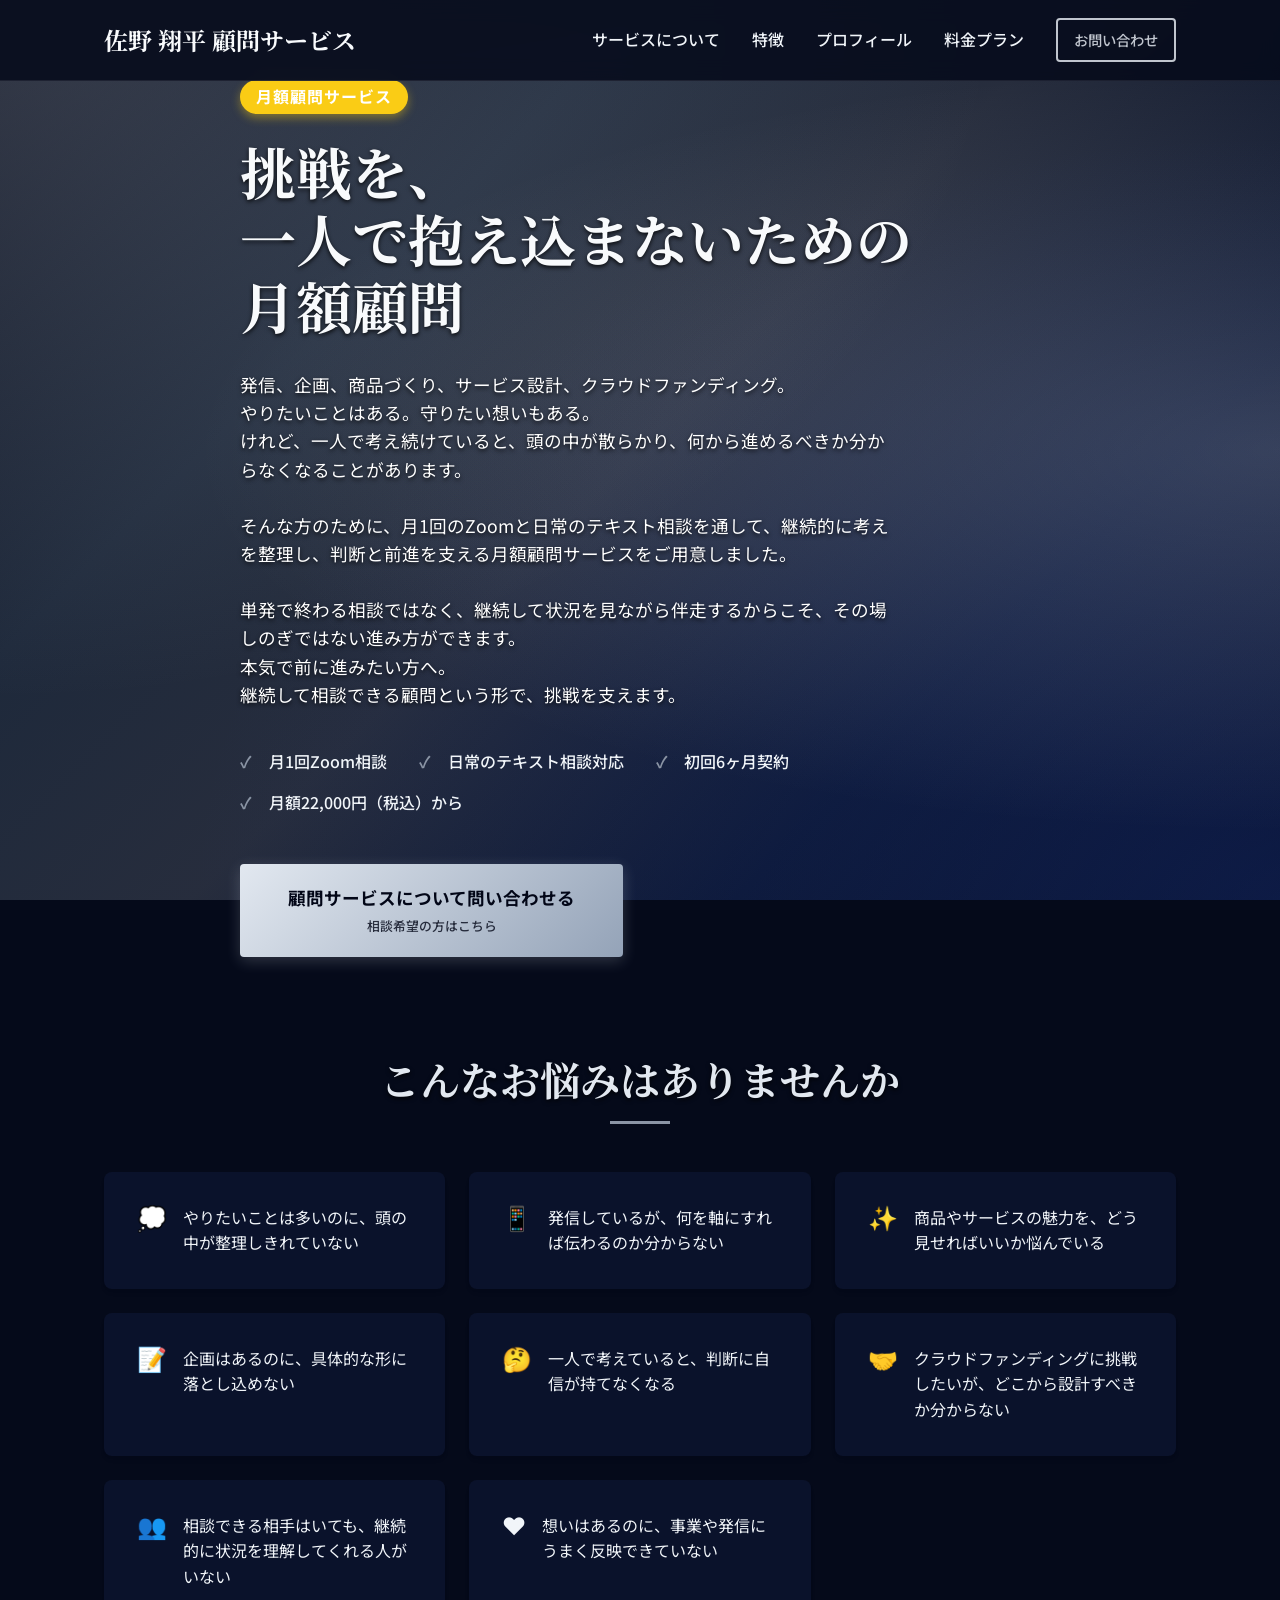
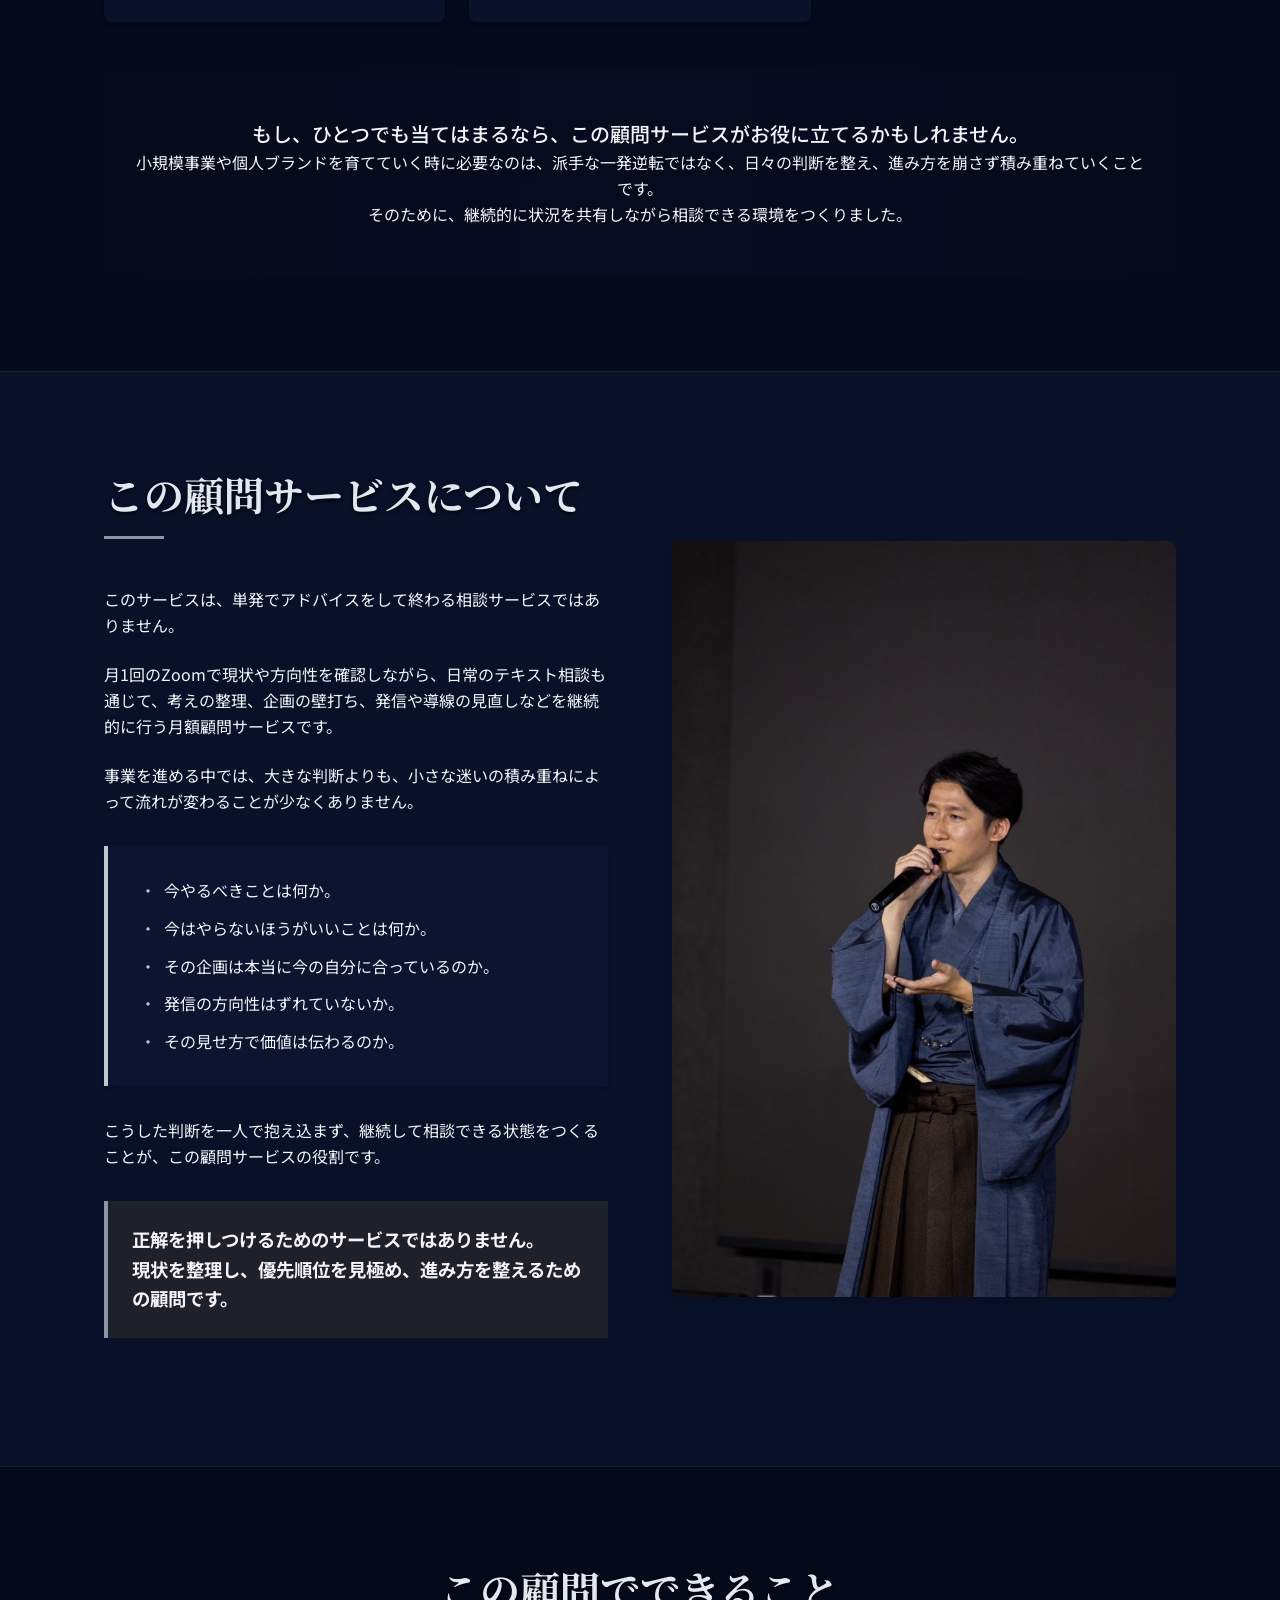
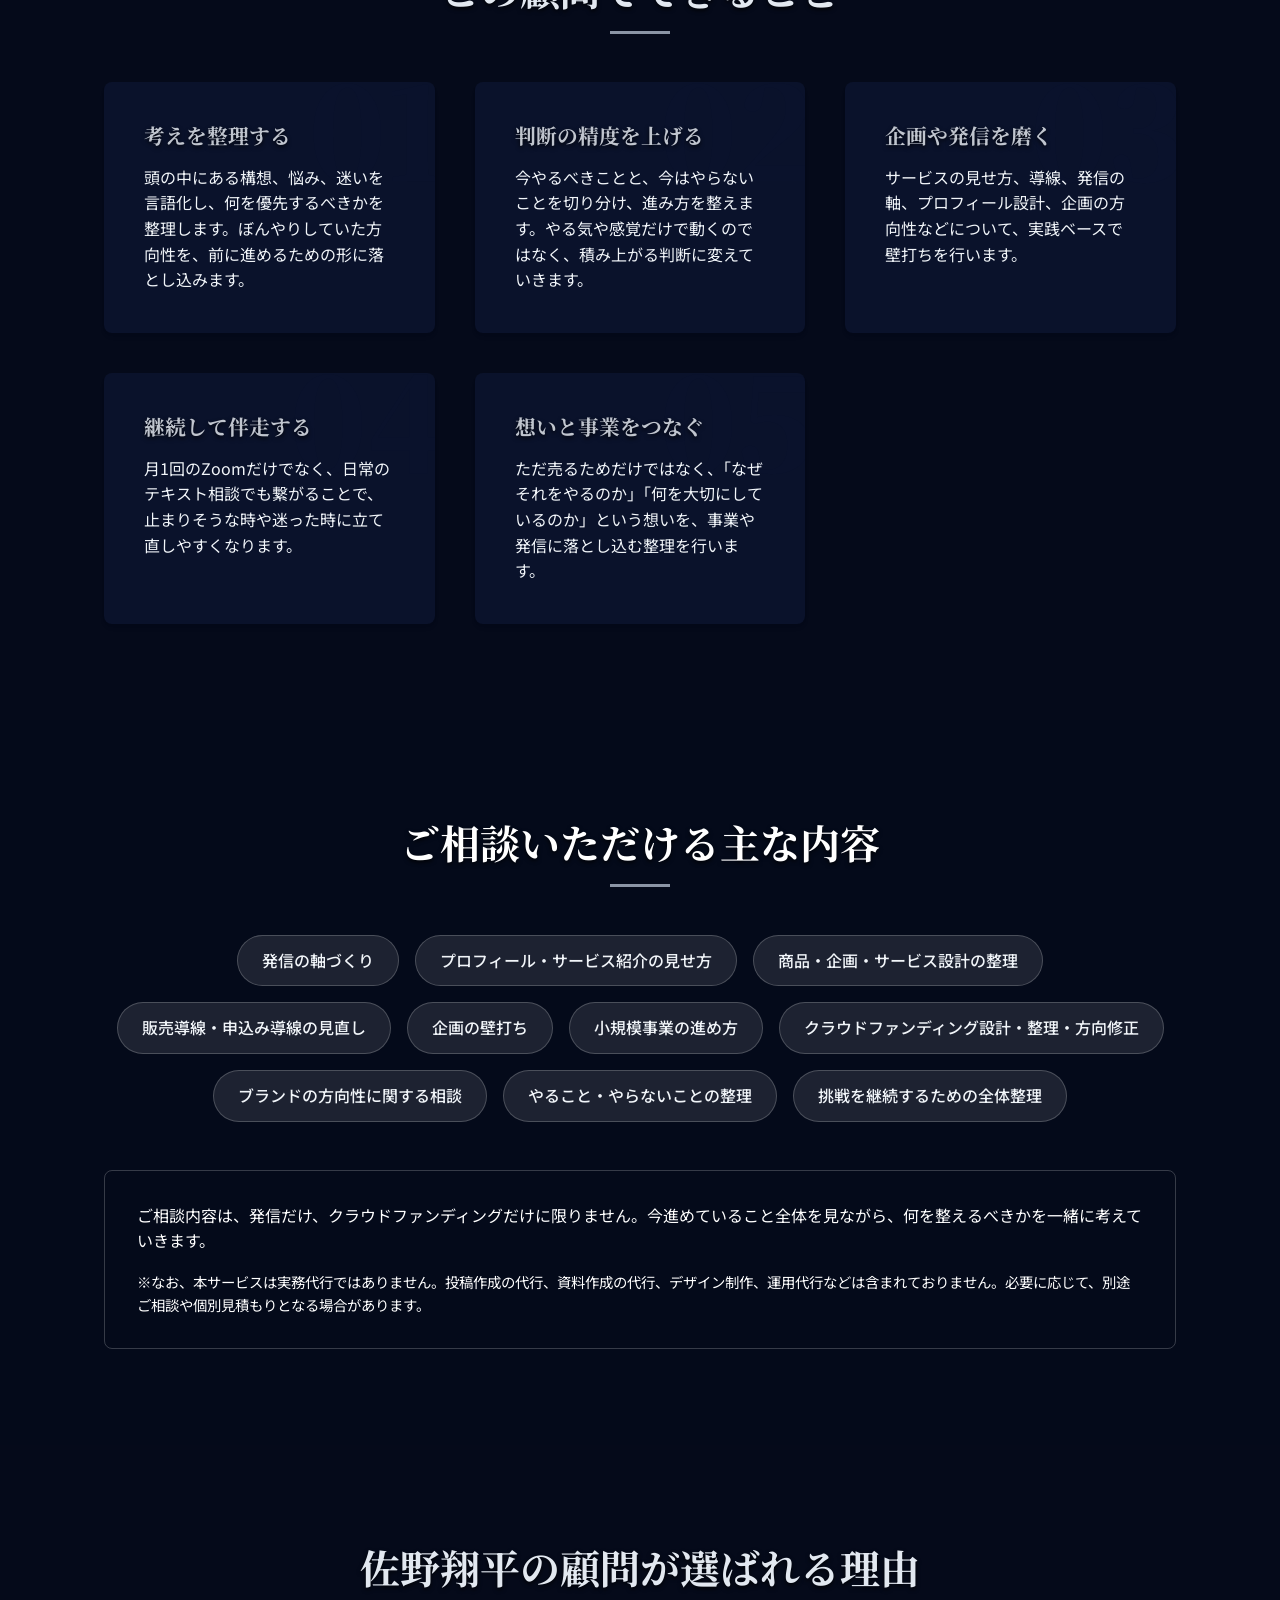
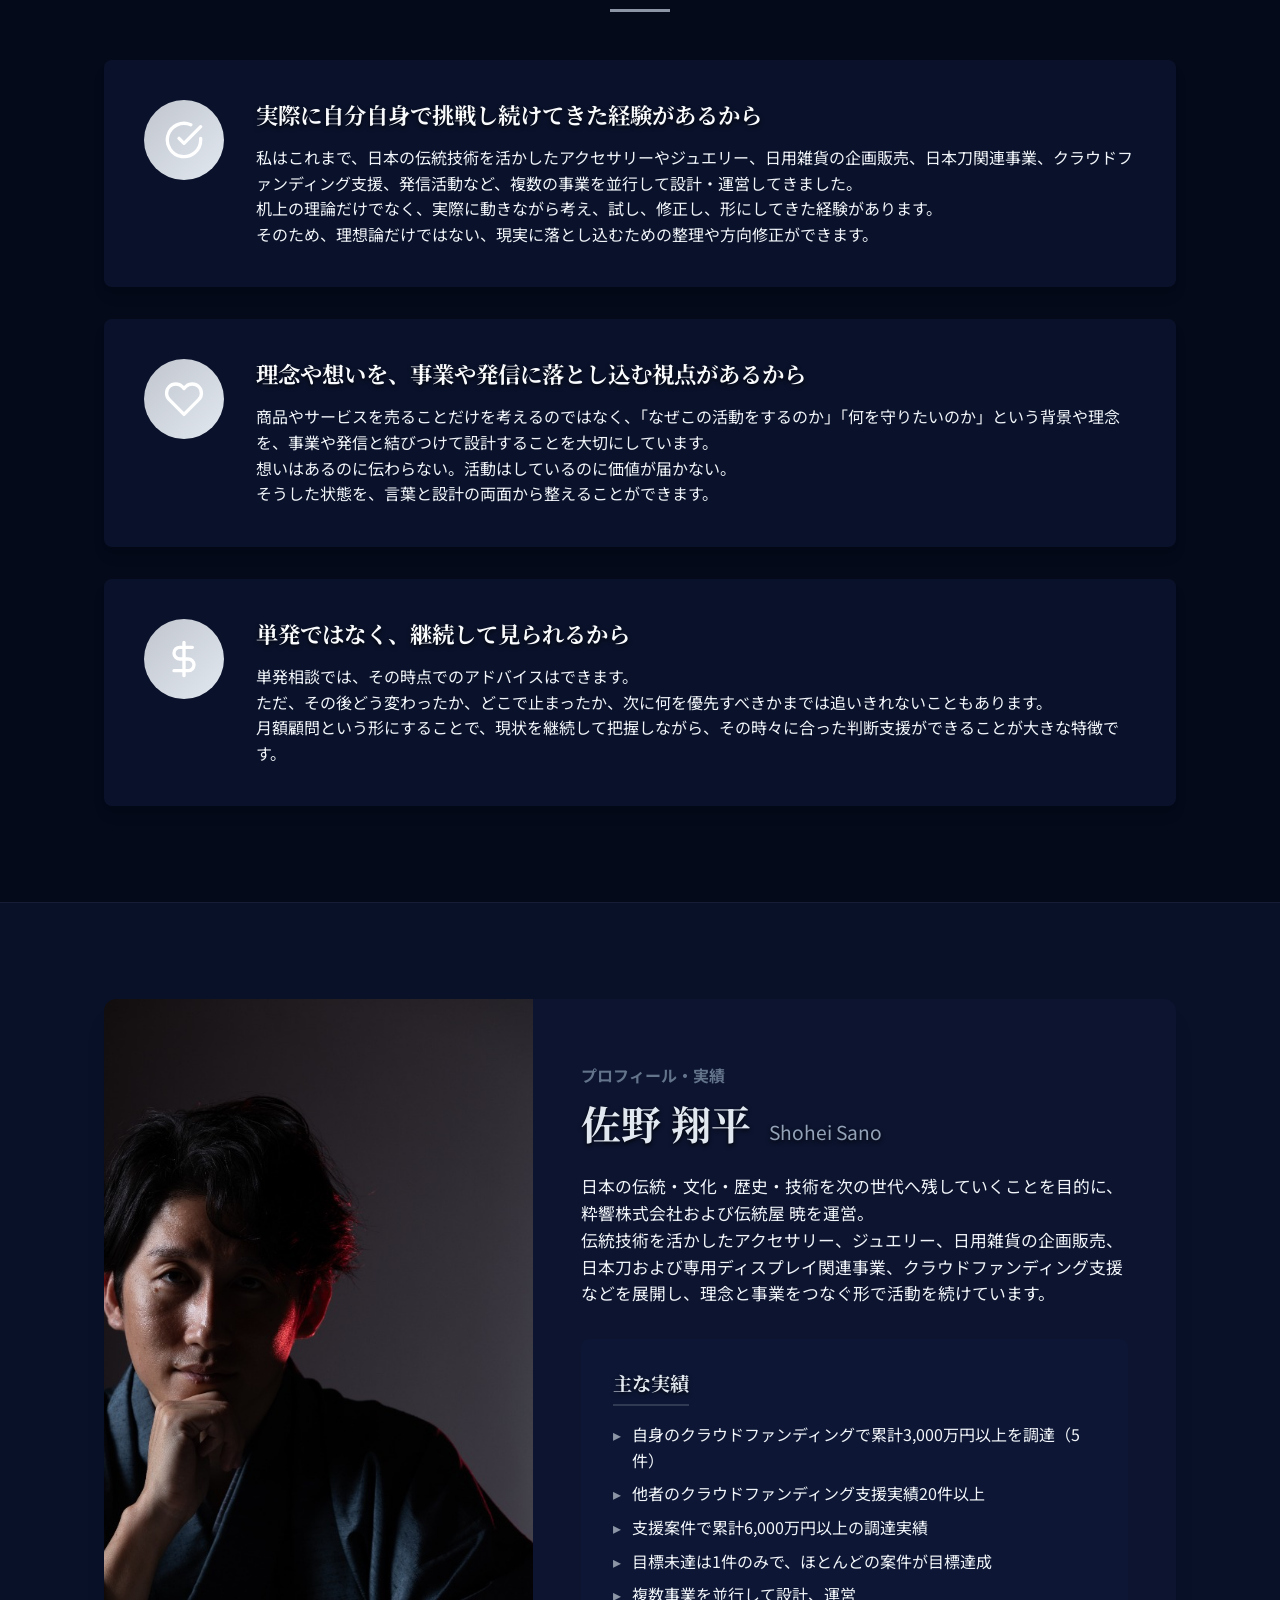
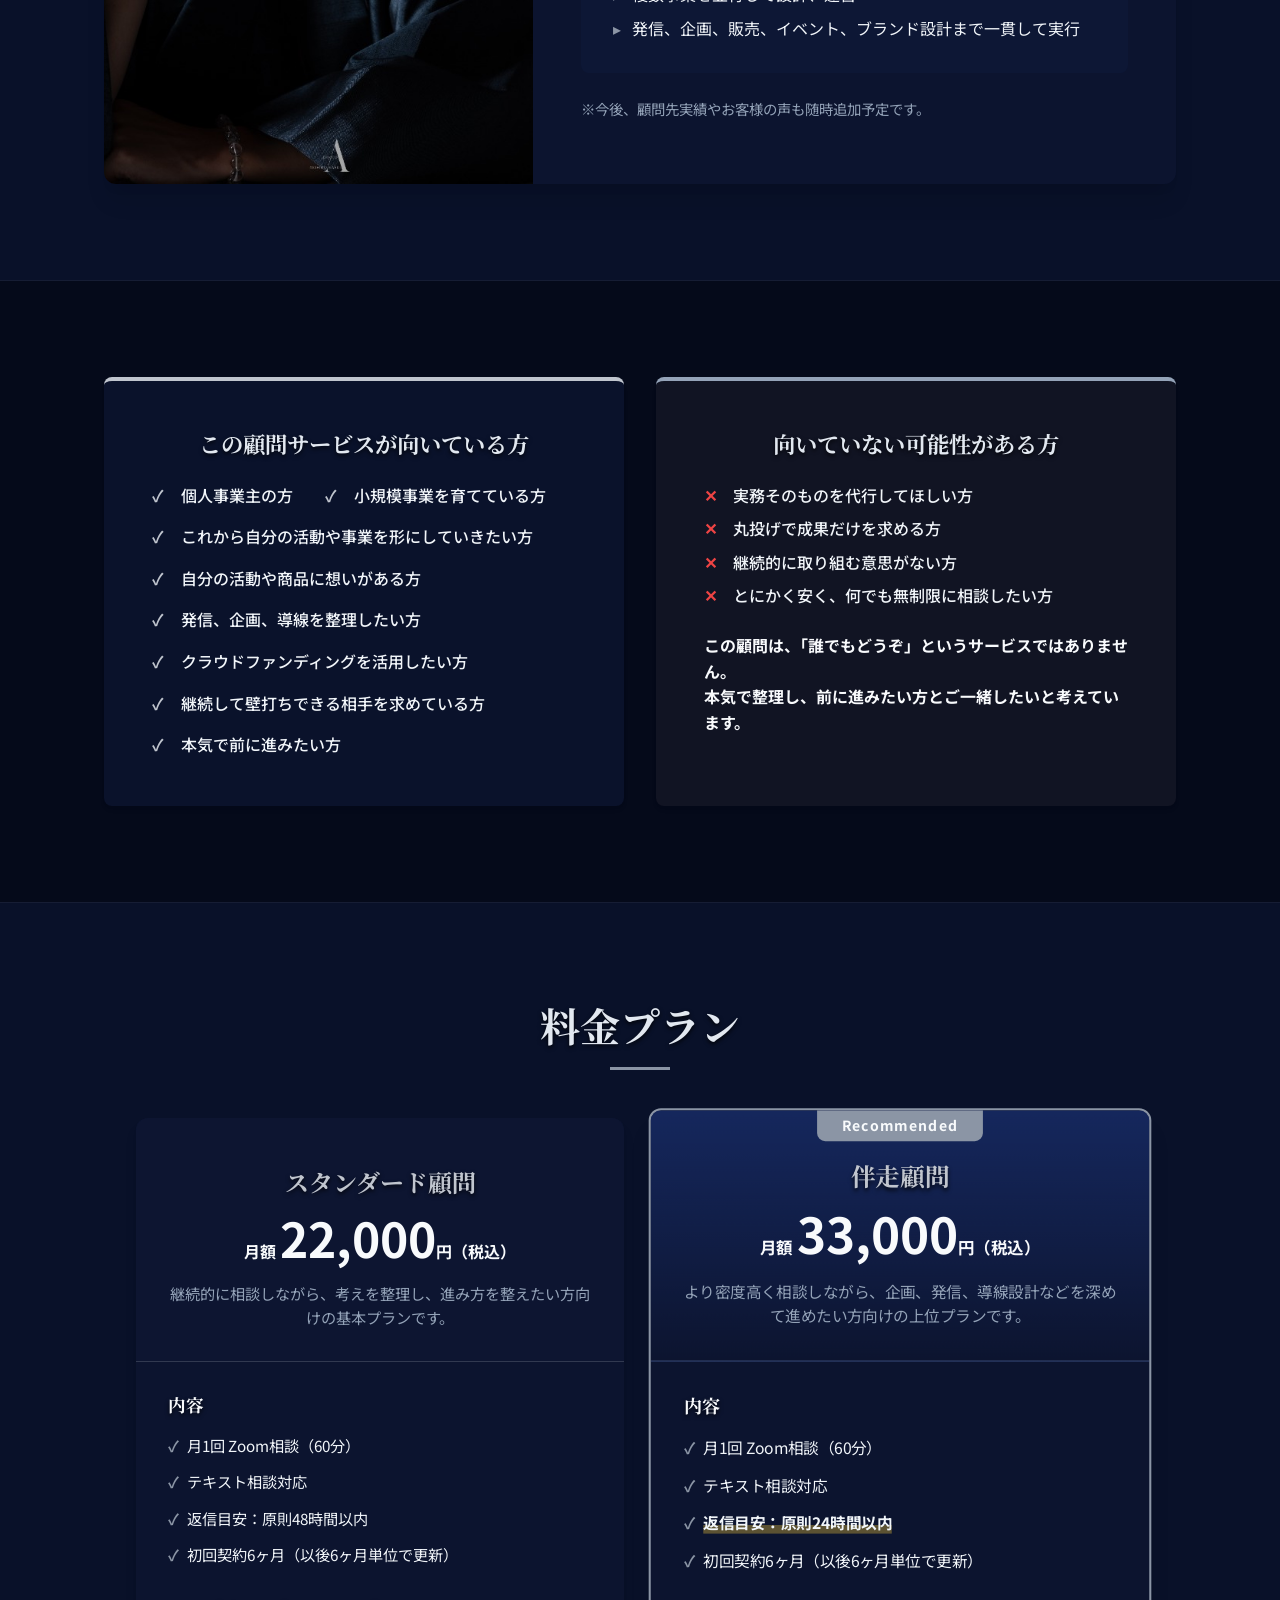
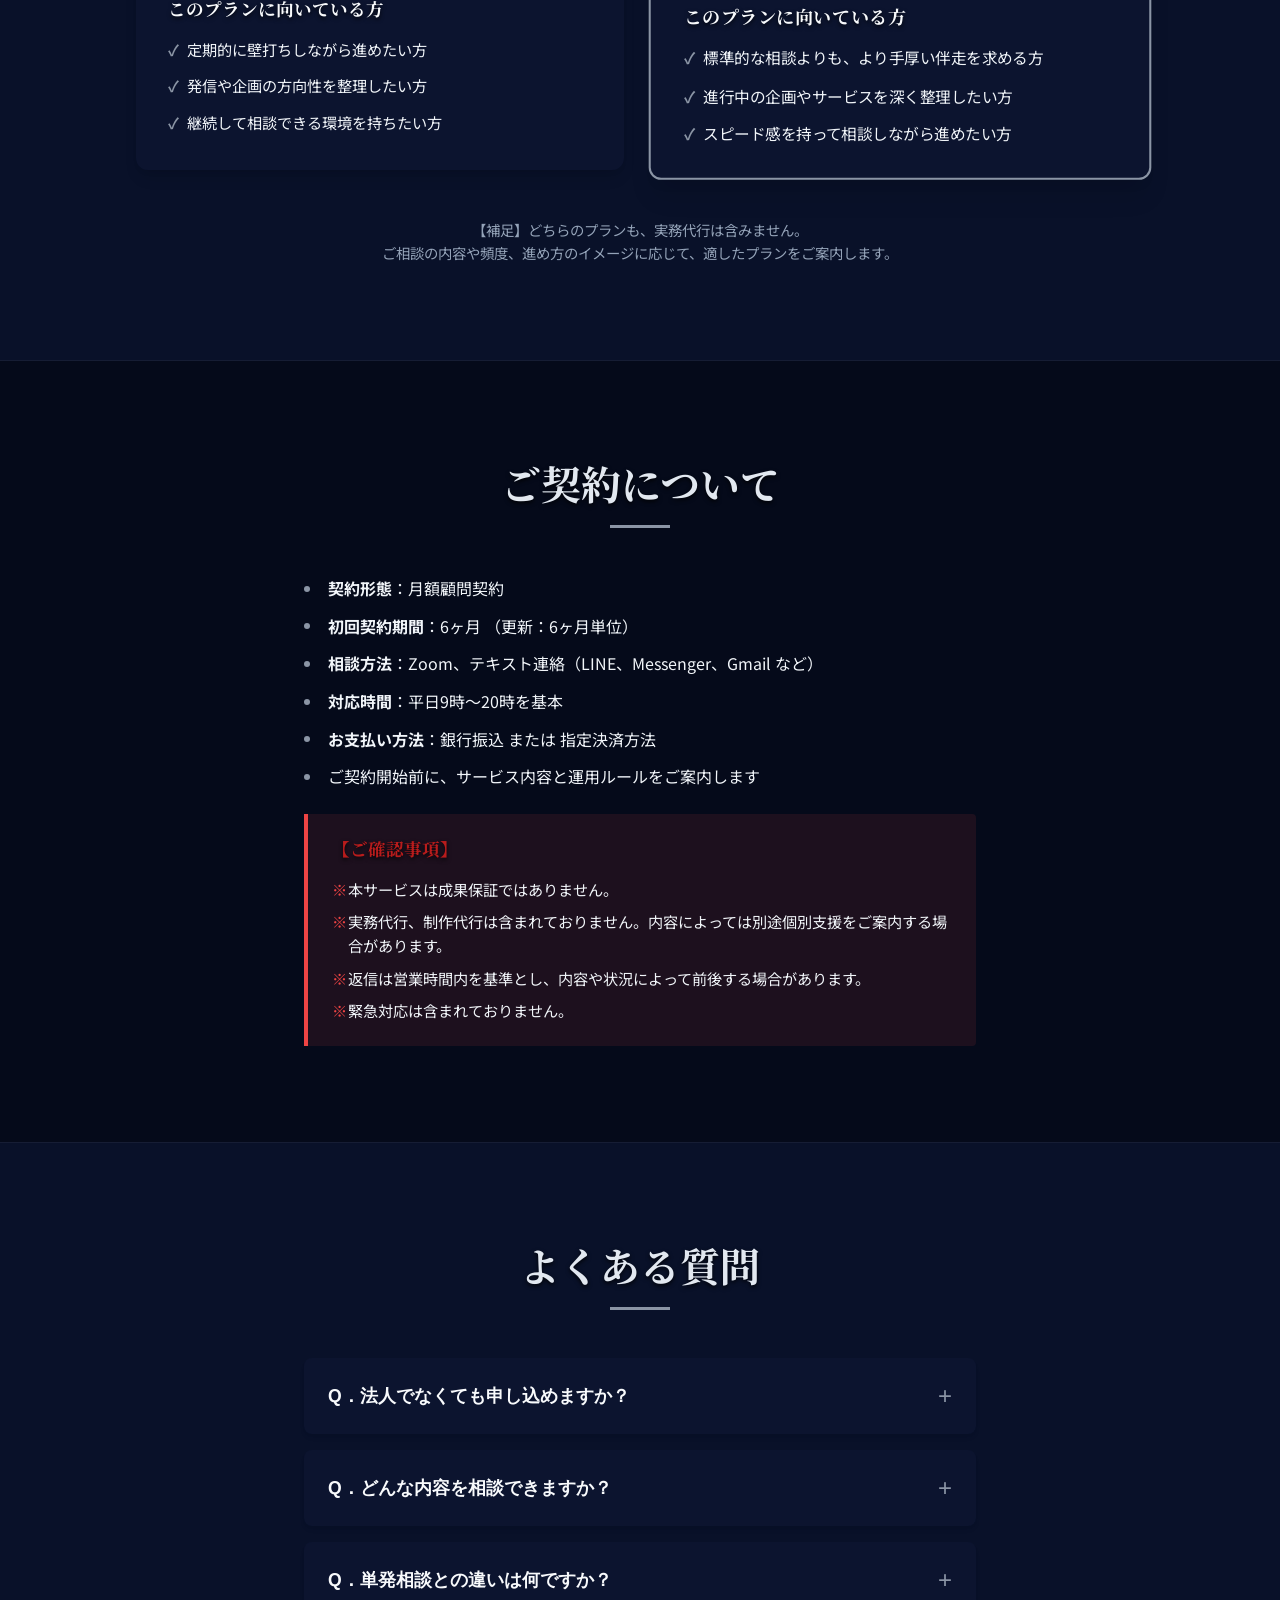
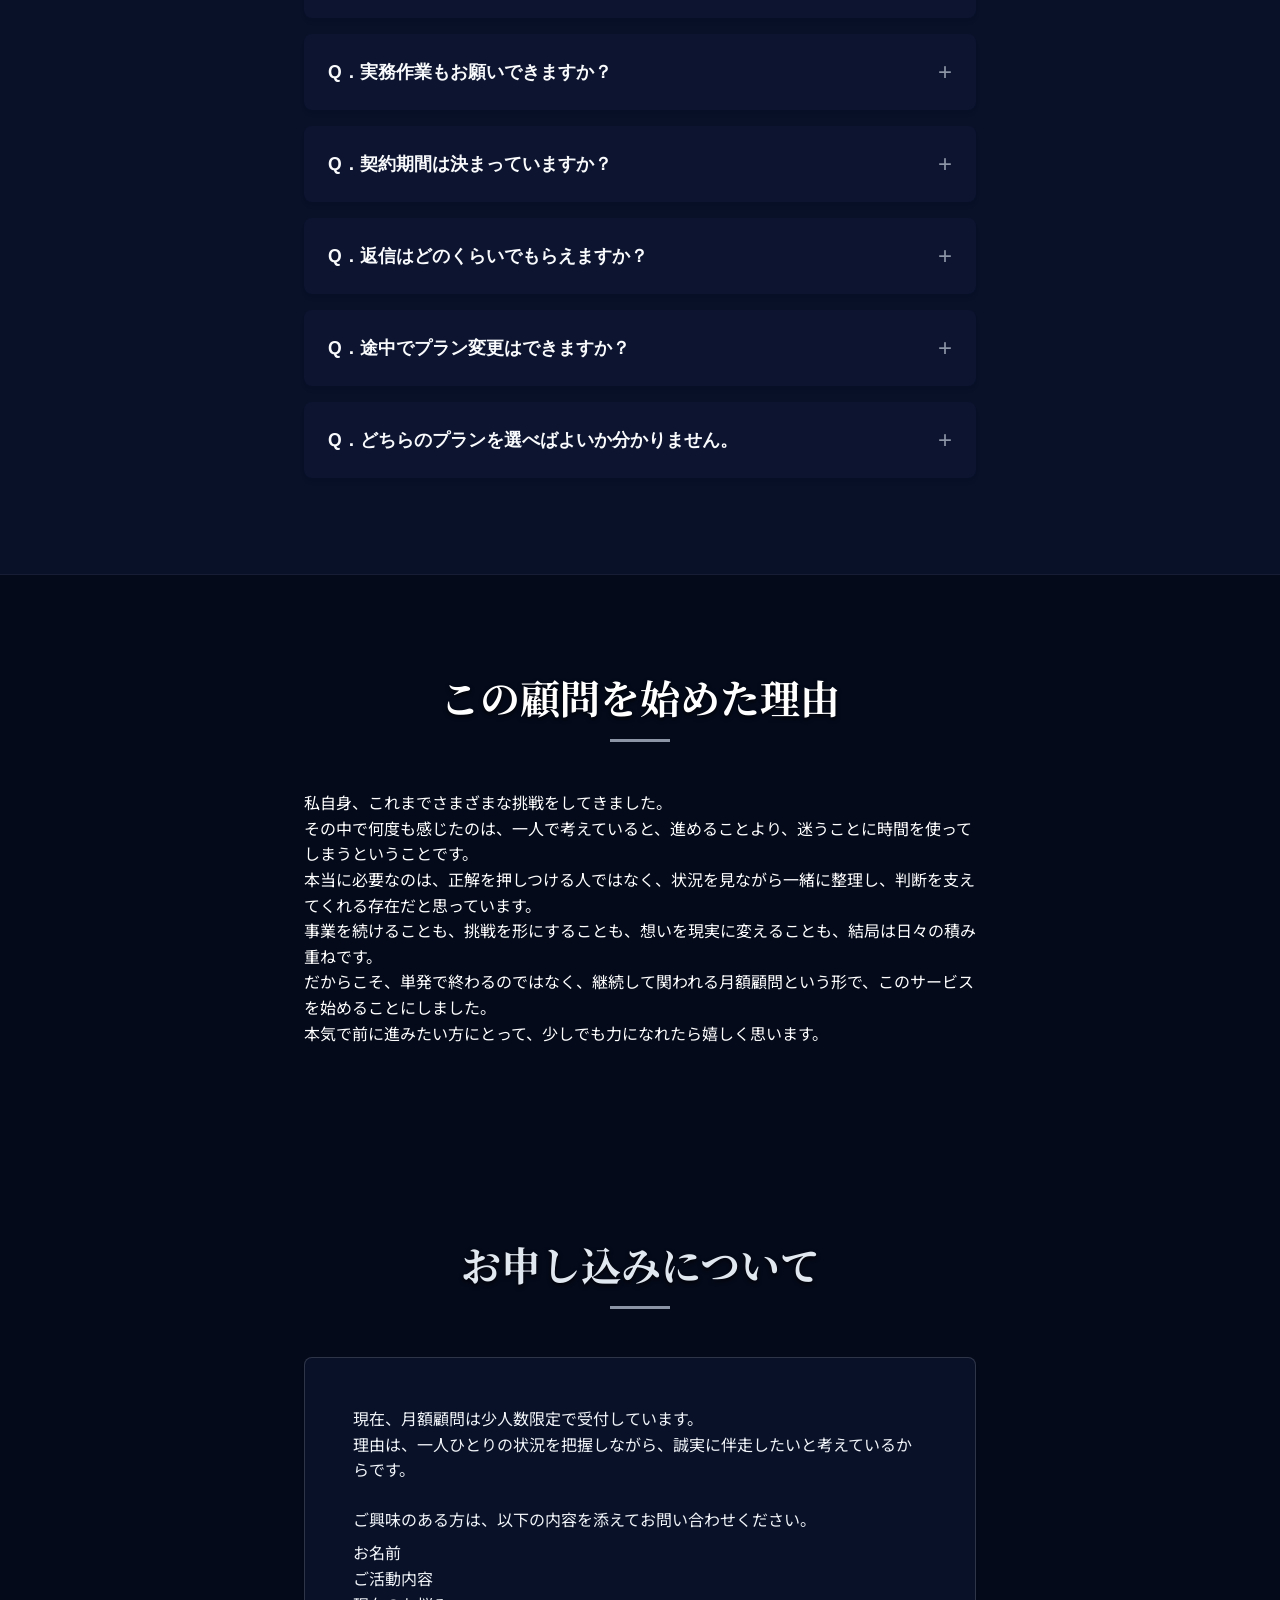
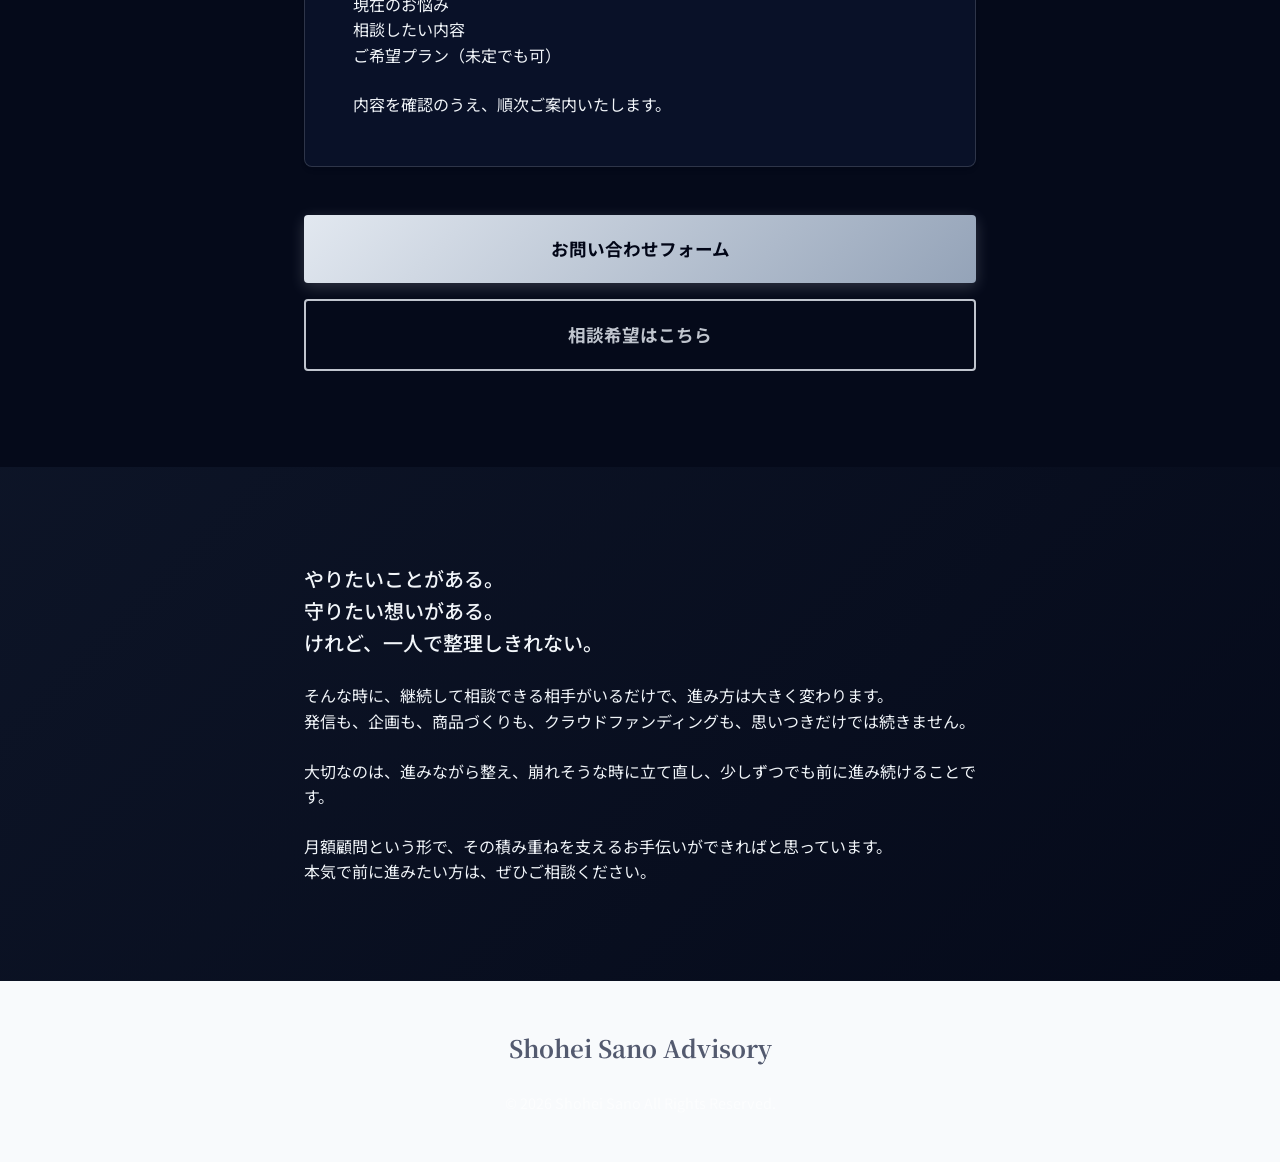
==== index.html @ 9b028878 "Initial commit" ====
<!DOCTYPE html>
<html lang="ja">
<head>
    <meta charset="UTF-8">
    <meta name="viewport" content="width=device-width, initial-scale=1.0">
    <title>月額顧問サービス | 挑戦を、一人で抱え込まないために。 - 佐野翔平</title>
    <meta name="description" content="発信、企画、商品づくり、サービス設計、クラウドファンディング。一人で考え続けていると、頭の中が散らかり、何から進めるべきか分からなくなることがあります。日々の判断を整え、共に前に進むための月額顧問サービス。">
    
    <!-- Google Fonts: Noto Sans JP & Shihou (or similar for Japanese elegance, we'll use Noto Serif JP for headings and Noto Sans JP for body) -->
    <link rel="preconnect" href="https://fonts.googleapis.com">
    <link rel="preconnect" href="https://fonts.gstatic.com" crossorigin>
    <link href="https://fonts.googleapis.com/css2?family=Noto+Sans+JP:wght@300;400;500;700&family=Noto+Serif+JP:wght@400;500;600;700&family=Inter:wght@400;600&display=swap" rel="stylesheet">
    
    <link rel="stylesheet" href="css/style.css">
</head>
<body>
    <header class="header" id="header">
        <div class="header-container">
            <div class="header-logo">
                <a href="#">佐野 翔平 顧問サービス</a>
            </div>
            <nav class="header-nav">
                <a href="#about" class="nav-link">サービスについて</a>
                <a href="#features" class="nav-link">特徴</a>
                <a href="#profile" class="nav-link">プロフィール</a>
                <a href="#plans" class="nav-link">料金プラン</a>
                <a href="#contact" class="btn btn-sm btn-outline">お問い合わせ</a>
            </nav>
            <div class="mobile-menu-btn" id="mobile-menu-btn">
                <span></span>
                <span></span>
                <span></span>
            </div>
        </div>
    </header>

    <main>
        <!-- Hero Section -->
        <section class="hero">
            <div class="hero-bg"></div>
            <div class="container hero-container">
                <div class="hero-content">
                    <span class="hero-label">月額顧問サービス</span>
                    <h1 class="hero-title">
                        挑戦を、<br>
                        一人で抱え込まないための<br>
                        月額顧問
                    </h1>
                    <p class="hero-desc">
                        発信、企画、商品づくり、サービス設計、クラウドファンディング。<br>
                        やりたいことはある。守りたい想いもある。<br>
                        けれど、一人で考え続けていると、頭の中が散らかり、何から進めるべきか分からなくなることがあります。<br><br>
                        そんな方のために、月1回のZoomと日常のテキスト相談を通して、継続的に考えを整理し、判断と前進を支える月額顧問サービスをご用意しました。<br><br>
                        単発で終わる相談ではなく、継続して状況を見ながら伴走するからこそ、その場しのぎではない進み方ができます。<br>
                        本気で前に進みたい方へ。<br>
                        継続して相談できる顧問という形で、挑戦を支えます。
                    </p>
                    <div class="hero-sub">
                        <ul class="check-list">
                            <li>月1回Zoom相談</li>
                            <li>日常のテキスト相談対応</li>
                            <li>初回6ヶ月契約</li>
                            <li>月額22,000円（税込）から</li>
                        </ul>
                    </div>
                    <div class="cta-wrapper">
                        <a href="#contact" class="btn btn-primary btn-large">
                            <span class="btn-text">顧問サービスについて問い合わせる</span>
                            <span class="btn-subtext">相談希望の方はこちら</span>
                        </a>
                    </div>
                </div>
            </div>
        </section>

        <!-- Problems Section -->
        <section class="problems section-padding">
            <div class="container">
                <div class="section-header text-center">
                    <h2 class="section-title">こんなお悩みはありませんか</h2>
                    <div class="title-line"></div>
                </div>
                <div class="problems-grid">
                    <div class="problem-card">
                        <div class="problem-icon">💭</div>
                        <p>やりたいことは多いのに、頭の中が整理しきれていない</p>
                    </div>
                    <div class="problem-card">
                        <div class="problem-icon">📱</div>
                        <p>発信しているが、何を軸にすれば伝わるのか分からない</p>
                    </div>
                    <div class="problem-card">
                        <div class="problem-icon">✨</div>
                        <p>商品やサービスの魅力を、どう見せればいいか悩んでいる</p>
                    </div>
                    <div class="problem-card">
                        <div class="problem-icon">📝</div>
                        <p>企画はあるのに、具体的な形に落とし込めない</p>
                    </div>
                    <div class="problem-card">
                        <div class="problem-icon">🤔</div>
                        <p>一人で考えていると、判断に自信が持てなくなる</p>
                    </div>
                    <div class="problem-card">
                        <div class="problem-icon">🤝</div>
                        <p>クラウドファンディングに挑戦したいが、どこから設計すべきか分からない</p>
                    </div>
                    <div class="problem-card">
                        <div class="problem-icon">👥</div>
                        <p>相談できる相手はいても、継続的に状況を理解してくれる人がいない</p>
                    </div>
                    <div class="problem-card">
                        <div class="problem-icon">❤️</div>
                        <p>想いはあるのに、事業や発信にうまく反映できていない</p>
                    </div>
                </div>
                
                <div class="problems-message">
                    <p class="lead-text">もし、ひとつでも当てはまるなら、この顧問サービスがお役に立てるかもしれません。</p>
                    <p>小規模事業や個人ブランドを育てていく時に必要なのは、派手な一発逆転ではなく、日々の判断を整え、進み方を崩さず積み重ねていくことです。<br>
                    そのために、継続的に状況を共有しながら相談できる環境をつくりました。</p>
                </div>
            </div>
        </section>

        <!-- About Service -->
        <section id="about" class="about-service section-padding bg-light">
            <div class="container">
                <div class="split-layout">
                    <div class="split-content">
                        <h2 class="section-title">この顧問サービスについて</h2>
                        <div class="title-line left"></div>
                        <p class="mb-4">このサービスは、単発でアドバイスをして終わる相談サービスではありません。</p>
                        <p class="mb-4">月1回のZoomで現状や方向性を確認しながら、日常のテキスト相談も通じて、考えの整理、企画の壁打ち、発信や導線の見直しなどを継続的に行う月額顧問サービスです。</p>
                        <p class="mb-4">事業を進める中では、大きな判断よりも、小さな迷いの積み重ねによって流れが変わることが少なくありません。</p>
                        
                        <div class="questions-box">
                            <ul>
                                <li>今やるべきことは何か。</li>
                                <li>今はやらないほうがいいことは何か。</li>
                                <li>その企画は本当に今の自分に合っているのか。</li>
                                <li>発信の方向性はずれていないか。</li>
                                <li>その見せ方で価値は伝わるのか。</li>
                            </ul>
                        </div>
                        
                        <p class="mb-4">こうした判断を一人で抱え込まず、継続して相談できる状態をつくることが、この顧問サービスの役割です。</p>
                        <p class="highlight-text">正解を押しつけるためのサービスではありません。<br>現状を整理し、優先順位を見極め、進み方を整えるための顧問です。</p>
                    </div>
                    <div class="split-image-wrapper">
                        <img src="img/photo1.jpg" alt="佐野翔平" class="about-image">
                    </div>
                </div>
            </div>
        </section>

        <!-- What We Can Do -->
        <section id="features" class="can-do section-padding">
            <div class="container">
                <div class="section-header text-center">
                    <h2 class="section-title">この顧問でできること</h2>
                    <div class="title-line"></div>
                </div>
                
                <div class="features-grid">
                    <div class="feature-item">
                        <div class="feature-number">01</div>
                        <h3 class="feature-title">考えを整理する</h3>
                        <p>頭の中にある構想、悩み、迷いを言語化し、何を優先するべきかを整理します。ぼんやりしていた方向性を、前に進めるための形に落とし込みます。</p>
                    </div>
                    <div class="feature-item">
                        <div class="feature-number">02</div>
                        <h3 class="feature-title">判断の精度を上げる</h3>
                        <p>今やるべきことと、今はやらないことを切り分け、進み方を整えます。やる気や感覚だけで動くのではなく、積み上がる判断に変えていきます。</p>
                    </div>
                    <div class="feature-item">
                        <div class="feature-number">03</div>
                        <h3 class="feature-title">企画や発信を磨く</h3>
                        <p>サービスの見せ方、導線、発信の軸、プロフィール設計、企画の方向性などについて、実践ベースで壁打ちを行います。</p>
                    </div>
                    <div class="feature-item">
                        <div class="feature-number">04</div>
                        <h3 class="feature-title">継続して伴走する</h3>
                        <p>月1回のZoomだけでなく、日常のテキスト相談でも繋がることで、止まりそうな時や迷った時に立て直しやすくなります。</p>
                    </div>
                    <div class="feature-item">
                        <div class="feature-number">05</div>
                        <h3 class="feature-title">想いと事業をつなぐ</h3>
                        <p>ただ売るためだけではなく、「なぜそれをやるのか」「何を大切にしているのか」という想いを、事業や発信に落とし込む整理を行います。</p>
                    </div>
                </div>
            </div>
        </section>

        <!-- Consult Topics -->
        <section class="topics section-padding bg-dark text-white">
            <div class="container">
                <div class="section-header text-center">
                    <h2 class="section-title">ご相談いただける主な内容</h2>
                    <div class="title-line"></div>
                </div>
                
                <div class="topics-tags">
                    <span class="tag">発信の軸づくり</span>
                    <span class="tag">プロフィール・サービス紹介の見せ方</span>
                    <span class="tag">商品・企画・サービス設計の整理</span>
                    <span class="tag">販売導線・申込み導線の見直し</span>
                    <span class="tag">企画の壁打ち</span>
                    <span class="tag">小規模事業の進め方</span>
                    <span class="tag">クラウドファンディング設計・整理・方向修正</span>
                    <span class="tag">ブランドの方向性に関する相談</span>
                    <span class="tag">やること・やらないことの整理</span>
                    <span class="tag">挑戦を継続するための全体整理</span>
                </div>
                
                <div class="topics-notice box-border">
                    <p>ご相談内容は、発信だけ、クラウドファンディングだけに限りません。今進めていること全体を見ながら、何を整えるべきかを一緒に考えていきます。</p>
                    <p class="warning-text mt-3">※なお、本サービスは実務代行ではありません。投稿作成の代行、資料作成の代行、デザイン制作、運用代行などは含まれておりません。必要に応じて、別途ご相談や個別見積もりとなる場合があります。</p>
                </div>
            </div>
        </section>

        <!-- Why Choose -->
        <section class="why-choose section-padding">
            <div class="container">
                <div class="section-header text-center">
                    <h2 class="section-title">佐野翔平の顧問が選ばれる理由</h2>
                    <div class="title-line"></div>
                </div>
                
                <div class="reasons-list">
                    <div class="reason-card">
                        <div class="reason-icon">
                            <svg width="40" height="40" viewBox="0 0 24 24" fill="none" stroke="currentColor" stroke-width="2" stroke-linecap="round" stroke-linejoin="round"><path d="M22 11.08V12a10 10 0 1 1-5.93-9.14"></path><polyline points="22 4 12 14.01 9 11.01"></polyline></svg>
                        </div>
                        <div class="reason-content">
                            <h3 class="reason-title">実際に自分自身で挑戦し続けてきた経験があるから</h3>
                            <p>私はこれまで、日本の伝統技術を活かしたアクセサリーやジュエリー、日用雑貨の企画販売、日本刀関連事業、クラウドファンディング支援、発信活動など、複数の事業を並行して設計・運営してきました。<br>机上の理論だけでなく、実際に動きながら考え、試し、修正し、形にしてきた経験があります。<br>そのため、理想論だけではない、現実に落とし込むための整理や方向修正ができます。</p>
                        </div>
                    </div>
                    
                    <div class="reason-card">
                        <div class="reason-icon">
                            <svg width="40" height="40" viewBox="0 0 24 24" fill="none" stroke="currentColor" stroke-width="2" stroke-linecap="round" stroke-linejoin="round"><path d="M20.84 4.61a5.5 5.5 0 0 0-7.78 0L12 5.67l-1.06-1.06a5.5 5.5 0 0 0-7.78 7.78l1.06 1.06L12 21.23l7.78-7.78 1.06-1.06a5.5 5.5 0 0 0 0-7.78z"></path></svg>
                        </div>
                        <div class="reason-content">
                            <h3 class="reason-title">理念や想いを、事業や発信に落とし込む視点があるから</h3>
                            <p>商品やサービスを売ることだけを考えるのではなく、「なぜこの活動をするのか」「何を守りたいのか」という背景や理念を、事業や発信と結びつけて設計することを大切にしています。<br>想いはあるのに伝わらない。活動はしているのに価値が届かない。<br>そうした状態を、言葉と設計の両面から整えることができます。</p>
                        </div>
                    </div>
                    
                    <div class="reason-card">
                        <div class="reason-icon">
                            <svg width="40" height="40" viewBox="0 0 24 24" fill="none" stroke="currentColor" stroke-width="2" stroke-linecap="round" stroke-linejoin="round"><path d="M12 2v20M17 5H9.5a3.5 3.5 0 0 0 0 7h5a3.5 3.5 0 0 1 0 7H6"></path></svg>
                        </div>
                        <div class="reason-content">
                            <h3 class="reason-title">単発ではなく、継続して見られるから</h3>
                            <p>単発相談では、その時点でのアドバイスはできます。<br>ただ、その後どう変わったか、どこで止まったか、次に何を優先すべきかまでは追いきれないこともあります。<br>月額顧問という形にすることで、現状を継続して把握しながら、その時々に合った判断支援ができることが大きな特徴です。</p>
                        </div>
                    </div>
                </div>
            </div>
        </section>

        <!-- Profile -->
        <section id="profile" class="profile section-padding bg-light">
            <div class="container">
                <div class="profile-card">
                    <div class="profile-image">
                        <img src="img/photo2.jpg" alt="佐野翔平 プロフィール画像" class="profile-img">
                    </div>
                    <div class="profile-info">
                        <span class="profile-label">プロフィール・実績</span>
                        <h2 class="profile-name">佐野 翔平 <span>Shohei Sano</span></h2>
                        <p class="profile-bio">
                            日本の伝統・文化・歴史・技術を次の世代へ残していくことを目的に、粋響株式会社および伝統屋 暁を運営。<br>
                            伝統技術を活かしたアクセサリー、ジュエリー、日用雑貨の企画販売、日本刀および専用ディスプレイ関連事業、クラウドファンディング支援などを展開し、理念と事業をつなぐ形で活動を続けています。
                        </p>
                        
                        <div class="achievements">
                            <h3>主な実績</h3>
                            <ul>
                                <li>自身のクラウドファンディングで累計3,000万円以上を調達（5件）</li>
                                <li>他者のクラウドファンディング支援実績20件以上</li>
                                <li>支援案件で累計6,000万円以上の調達実績</li>
                                <li>目標未達は1件のみで、ほとんどの案件が目標達成</li>
                                <li>複数事業を並行して設計、運営</li>
                                <li>発信、企画、販売、イベント、ブランド設計まで一貫して実行</li>
                            </ul>
                        </div>
                        <p class="future-notice">※今後、顧問先実績やお客様の声も随時追加予定です。</p>
                    </div>
                </div>
            </div>
        </section>

        <!-- Target Audience -->
        <section class="target-audience section-padding">
            <div class="container">
                <div class="target-grid">
                    <div class="target-box good-fit">
                        <h3 class="target-title">この顧問サービスが向いている方</h3>
                        <ul class="check-list dark-check">
                            <li>個人事業主の方</li>
                            <li>小規模事業を育てている方</li>
                            <li>これから自分の活動や事業を形にしていきたい方</li>
                            <li>自分の活動や商品に想いがある方</li>
                            <li>発信、企画、導線を整理したい方</li>
                            <li>クラウドファンディングを活用したい方</li>
                            <li>継続して壁打ちできる相手を求めている方</li>
                            <li>本気で前に進みたい方</li>
                        </ul>
                    </div>
                    <div class="target-box bad-fit">
                        <h3 class="target-title">向いていない可能性がある方</h3>
                        <ul class="cross-list">
                            <li>実務そのものを代行してほしい方</li>
                            <li>丸投げで成果だけを求める方</li>
                            <li>継続的に取り組む意思がない方</li>
                            <li>とにかく安く、何でも無制限に相談したい方</li>
                        </ul>
                        <p class="mt-4 strong-text">この顧問は、「誰でもどうぞ」というサービスではありません。<br>本気で整理し、前に進みたい方とご一緒したいと考えています。</p>
                    </div>
                </div>
            </div>
        </section>

        <!-- Pricing Plans -->
        <section id="plans" class="pricing section-padding bg-light">
            <div class="container">
                <div class="section-header text-center">
                    <h2 class="section-title">料金プラン</h2>
                    <div class="title-line"></div>
                </div>
                
                <div class="pricing-grid">
                    <!-- Standard Plan -->
                    <div class="pricing-card">
                        <div class="plan-header">
                            <h3 class="plan-name">スタンダード顧問</h3>
                            <div class="plan-price">月額 <span class="price-num">22,000</span><span class="price-unit">円（税込）</span></div>
                            <p class="plan-desc">継続的に相談しながら、考えを整理し、進み方を整えたい方向けの基本プランです。</p>
                        </div>
                        <div class="plan-body">
                            <div class="plan-section">
                                <h4>内容</h4>
                                <ul>
                                    <li>月1回 Zoom相談（60分）</li>
                                    <li>テキスト相談対応</li>
                                    <li>返信目安：原則48時間以内</li>
                                    <li>初回契約6ヶ月（以後6ヶ月単位で更新）</li>
                                </ul>
                            </div>
                            <div class="plan-section">
                                <h4>このプランに向いている方</h4>
                                <ul>
                                    <li>定期的に壁打ちしながら進めたい方</li>
                                    <li>発信や企画の方向性を整理したい方</li>
                                    <li>継続して相談できる環境を持ちたい方</li>
                                </ul>
                            </div>
                        </div>
                    </div>

                    <!-- Premium Plan -->
                    <div class="pricing-card premium">
                        <div class="recommend-badge">Recommended</div>
                        <div class="plan-header">
                            <h3 class="plan-name">伴走顧問</h3>
                            <div class="plan-price">月額 <span class="price-num">33,000</span><span class="price-unit">円（税込）</span></div>
                            <p class="plan-desc">より密度高く相談しながら、企画、発信、導線設計などを深めて進めたい方向けの上位プランです。</p>
                        </div>
                        <div class="plan-body">
                            <div class="plan-section">
                                <h4>内容</h4>
                                <ul>
                                    <li>月1回 Zoom相談（60分）</li>
                                    <li>テキスト相談対応</li>
                                    <li><span class="highlight-inline">返信目安：原則24時間以内</span></li>
                                    <li>初回契約6ヶ月（以後6ヶ月単位で更新）</li>
                                </ul>
                            </div>
                            <div class="plan-section">
                                <h4>このプランに向いている方</h4>
                                <ul>
                                    <li>標準的な相談よりも、より手厚い伴走を求める方</li>
                                    <li>進行中の企画やサービスを深く整理したい方</li>
                                    <li>スピード感を持って相談しながら進めたい方</li>
                                </ul>
                            </div>
                        </div>
                    </div>
                </div>
                
                <div class="pricing-note text-center mt-5">
                    <p>【補足】どちらのプランも、実務代行は含みません。<br>ご相談の内容や頻度、進め方のイメージに応じて、適したプランをご案内します。</p>
                </div>
            </div>
        </section>

        <!-- Terms -->
        <section class="terms section-padding text-center">
            <div class="container container-sm">
                <h2 class="section-title">ご契約について</h2>
                <div class="title-line mx-auto"></div>
                
                <div class="terms-content text-left mt-5">
                    <ul class="bullet-list">
                        <li><strong>契約形態</strong>：月額顧問契約</li>
                        <li><strong>初回契約期間</strong>：6ヶ月 （更新：6ヶ月単位）</li>
                        <li><strong>相談方法</strong>：Zoom、テキスト連絡（LINE、Messenger、Gmail など）</li>
                        <li><strong>対応時間</strong>：平日9時〜20時を基本</li>
                        <li><strong>お支払い方法</strong>：銀行振込 または 指定決済方法</li>
                        <li>ご契約開始前に、サービス内容と運用ルールをご案内します</li>
                    </ul>
                    
                    <div class="caution-box mt-4">
                        <h4>【ご確認事項】</h4>
                        <ul>
                            <li>本サービスは成果保証ではありません。</li>
                            <li>実務代行、制作代行は含まれておりません。内容によっては別途個別支援をご案内する場合があります。</li>
                            <li>返信は営業時間内を基準とし、内容や状況によって前後する場合があります。</li>
                            <li>緊急対応は含まれておりません。</li>
                        </ul>
                    </div>
                </div>
            </div>
        </section>

        <!-- FAQ -->
        <section class="faq section-padding bg-light">
            <div class="container container-sm">
                <div class="section-header text-center">
                    <h2 class="section-title">よくある質問</h2>
                    <div class="title-line mx-auto"></div>
                </div>
                
                <div class="accordion" id="faqAccordion">
                    <div class="accordion-item">
                        <button class="accordion-header">Q．法人でなくても申し込めますか？</button>
                        <div class="accordion-content">
                            <p>はい。個人事業主の方や、これから事業を育てていきたい方もお申し込みいただけます。</p>
                        </div>
                    </div>
                    <div class="accordion-item">
                        <button class="accordion-header">Q．どんな内容を相談できますか？</button>
                        <div class="accordion-content">
                            <p>発信、企画整理、商品やサービスの見せ方、導線設計、クラウドファンディング、ブランドの方向性など、事業全体の整理や壁打ちをご相談いただけます。</p>
                        </div>
                    </div>
                    <div class="accordion-item">
                        <button class="accordion-header">Q．単発相談との違いは何ですか？</button>
                        <div class="accordion-content">
                            <p>単発相談は、その場でのアドバイスが中心になります。月額顧問では、継続的に状況を把握しながら相談を進められるため、より実行に結びつきやすいのが特徴です。</p>
                        </div>
                    </div>
                    <div class="accordion-item">
                        <button class="accordion-header">Q．実務作業もお願いできますか？</button>
                        <div class="accordion-content">
                            <p>本顧問サービスには、実務代行は含まれておりません。必要に応じて、別途ご相談となります。</p>
                        </div>
                    </div>
                    <div class="accordion-item">
                        <button class="accordion-header">Q．契約期間は決まっていますか？</button>
                        <div class="accordion-content">
                            <p>はい。初回契約は6ヶ月です。その後は6ヶ月単位で更新となります。</p>
                        </div>
                    </div>
                    <div class="accordion-item">
                        <button class="accordion-header">Q．返信はどのくらいでもらえますか？</button>
                        <div class="accordion-content">
                            <p>スタンダード顧問は原則48時間以内、伴走顧問は原則24時間以内を目安にご返信します。状況により前後する場合があります。</p>
                        </div>
                    </div>
                    <div class="accordion-item">
                        <button class="accordion-header">Q．途中でプラン変更はできますか？</button>
                        <div class="accordion-content">
                            <p>状況に応じてご相談可能です。タイミングや条件については個別にご案内します。</p>
                        </div>
                    </div>
                    <div class="accordion-item">
                        <button class="accordion-header">Q．どちらのプランを選べばよいか分かりません。</button>
                        <div class="accordion-content">
                            <p>現在の状況や相談したい内容に応じてご案内します。まずはお気軽にお問い合わせください。</p>
                        </div>
                    </div>
                </div>
            </div>
        </section>

        <!-- Message/Why -->
        <section class="message section-padding bg-dark text-white text-center">
            <div class="container container-sm">
                <h2 class="section-title">この顧問を始めた理由</h2>
                <div class="title-line mx-auto"></div>
                
                <div class="message-content text-left mt-5">
                    <p>私自身、これまでさまざまな挑戦をしてきました。</p>
                    <p>その中で何度も感じたのは、一人で考えていると、進めることより、迷うことに時間を使ってしまうということです。</p>
                    <p>本当に必要なのは、正解を押しつける人ではなく、状況を見ながら一緒に整理し、判断を支えてくれる存在だと思っています。</p>
                    <p>事業を続けることも、挑戦を形にすることも、想いを現実に変えることも、結局は日々の積み重ねです。</p>
                    <p>だからこそ、単発で終わるのではなく、継続して関われる月額顧問という形で、このサービスを始めることにしました。</p>
                    <p>本気で前に進みたい方にとって、少しでも力になれたら嬉しく思います。</p>
                </div>
            </div>
        </section>

        <!-- Contact/Application -->
        <section id="contact" class="contact section-padding text-center">
            <div class="container container-sm">
                <h2 class="section-title">お申し込みについて</h2>
                <div class="title-line mx-auto"></div>
                
                <div class="contact-box mt-5 text-left">
                    <p>現在、月額顧問は少人数限定で受付しています。<br>理由は、一人ひとりの状況を把握しながら、誠実に伴走したいと考えているからです。</p>
                    <p class="mt-4">ご興味のある方は、以下の内容を添えてお問い合わせください。</p>
                    <ul class="mt-2 mb-4">
                        <li>お名前</li>
                        <li>ご活動内容</li>
                        <li>現在のお悩み</li>
                        <li>相談したい内容</li>
                        <li>ご希望プラン（未定でも可）</li>
                    </ul>
                    <p>内容を確認のうえ、順次ご案内いたします。</p>
                </div>
                
                <div class="cta-actions mt-5">
                    <a href="#" class="btn btn-primary btn-large w-100 mb-3">
                        <span class="btn-text">お問い合わせフォーム</span>
                    </a>
                    <a href="#" class="btn btn-outline btn-large w-100">
                        <span class="btn-text">相談希望はこちら</span>
                    </a>
                </div>
            </div>
        </section>

        <!-- Closing Message -->
        <section class="closing section-padding">
            <div class="container container-sm text-center">
                <div class="closing-text text-left">
                    <p class="lead-text fw-bold">やりたいことがある。<br>守りたい想いがある。<br>けれど、一人で整理しきれない。</p>
                    <p class="mt-4">そんな時に、継続して相談できる相手がいるだけで、進み方は大きく変わります。<br>発信も、企画も、商品づくりも、クラウドファンディングも、思いつきだけでは続きません。</p>
                    <p class="mt-4">大切なのは、進みながら整え、崩れそうな時に立て直し、少しずつでも前に進み続けることです。</p>
                    <p class="mt-4">月額顧問という形で、その積み重ねを支えるお手伝いができればと思っています。<br>本気で前に進みたい方は、ぜひご相談ください。</p>
                </div>
            </div>
        </section>
    </main>

    <footer class="footer">
        <div class="container text-center">
            <div class="footer-logo mb-4">Shohei Sano Advisory</div>
            <p class="copyright">&copy; <span id="year"></span> Shohei Sano All Rights Reserved.</p>
        </div>
    </footer>

    <script src="js/script.js"></script>
</body>
</html>
---- css/style.css ----
/* styles.css */

:root {
  /* Colors - Deep Navy & Silver (Business & Wa) */
  --primary: #c0c5ce; /* Silver */
  --primary-light: #e2e8f0;
  --primary-dark: #f8fafc;
  --accent: #8b95a5; /* Darker Silver */
  --accent-light: #e2e8f0;
  --accent-dark: #64748b;
  
  --bg-light: rgba(15, 28, 63, 0.4); /* Translucent Navy */
  --bg-white: rgba(13, 22, 51, 0.7); /* Deep Glassmorphism */
  --bg-dark: rgba(5, 10, 26, 0.9);
  
  --text-main: #f1f5f9;
  --text-muted: #94a3b8;
  --text-light: #ffffff;
  
  --border-color: rgba(192, 197, 206, 0.2);
  
  /* Layout */
  --container-width: 1200px;
  --container-sm-width: 800px;
  --spacing-sm: 1rem;
  --spacing-md: 2rem;
  --spacing-lg: 4rem;
  --spacing-xl: 6rem;
  
  /* Tyopgraphy */
  --font-base: 'Noto Sans JP', 'Inter', sans-serif;
  --font-heading: 'Noto Serif JP', serif;
  
  /* Effects */
  --transition: all 0.3s ease;
  --shadow-sm: 0 4px 6px -1px rgba(0, 0, 0, 0.05), 0 2px 4px -1px rgba(0, 0, 0, 0.03);
  --shadow-md: 0 10px 15px -3px rgba(0, 0, 0, 0.1), 0 4px 6px -2px rgba(0, 0, 0, 0.05);
  --shadow-lg: 0 20px 25px -5px rgba(0, 0, 0, 0.1), 0 10px 10px -5px rgba(0, 0, 0, 0.04);
}

/* Reset & Base */
* {
  margin: 0;
  padding: 0;
  box-sizing: border-box;
}

html {
  scroll-behavior: smooth;
  font-size: 16px;
}

body {
  font-family: var(--font-base);
  color: var(--text-main);
  background-color: #050a1a;
  background-image: 
    radial-gradient(ellipse at top left, rgba(192, 197, 206, 0.25) 0%, transparent 55%),
    radial-gradient(ellipse at center right, rgba(226, 232, 240, 0.2) 0%, transparent 60%),
    radial-gradient(ellipse at bottom right, rgba(30, 58, 138, 0.4) 0%, transparent 60%),
    linear-gradient(135deg, #050a1a 0%, #1e293b 30%, rgba(139, 149, 165, 0.25) 50%, #0a132b 75%, #020617 100%);
  background-attachment: fixed;
  line-height: 1.6;
  -webkit-font-smoothing: antialiased;
}

h1, h2, h3, h4, h5, h6 {
  font-family: var(--font-heading);
  line-height: 1.3;
  margin-bottom: 1rem;
  color: var(--primary-light);
  text-shadow: 0 2px 4px rgba(0,0,0,0.8);
}

a {
  text-decoration: none;
  color: var(--primary);
  transition: var(--transition);
}

ul {
  list-style: none;
}

img {
  max-width: 100%;
  height: auto;
  display: block;
}

/* Utilities */
.container {
  max-width: var(--container-width);
  margin: 0 auto;
  padding: 0 5%;
}

.container-sm {
  max-width: var(--container-sm-width);
}

.section-padding {
  padding: var(--spacing-xl) 0;
}

.text-center { text-align: center; }
.text-left { text-align: left; }
.fw-bold { font-weight: 700; }
.mb-3 { margin-bottom: 1rem; }
.mb-4 { margin-bottom: 1.5rem; }
.mt-2 { margin-top: 0.5rem; }
.mt-3 { margin-top: 1rem; }
.mt-4 { margin-top: 1.5rem; }
.mt-5 { margin-top: 3rem; }
.mx-auto { margin-left: auto; margin-right: auto; }
.w-100 { width: 100%; }

.bg-light { background-color: var(--bg-light); border-top: 1px solid rgba(255,255,255,0.05); border-bottom: 1px solid rgba(255,255,255,0.05); }
.bg-dark { background-color: var(--bg-dark); }
.bg-dark h2, .bg-dark h3, .bg-dark p { color: var(--text-light); }
.text-white { color: var(--text-main); }

/* Typography Extras */
.section-title {
  font-size: 2.5rem;
  margin-bottom: 1rem;
}

.title-line {
  width: 60px;
  height: 3px;
  background-color: var(--accent);
  margin: 0 auto 3rem auto;
}
.title-line.left {
  margin-left: 0;
}

.lead-text {
  font-size: 1.25rem;
  font-weight: 500;
}

.highlight-text {
  font-size: 1.15rem;
  font-weight: 700;
  padding: 1.5rem;
  background-color: rgba(212, 175, 55, 0.1);
  border-left: 4px solid var(--accent);
  margin: 2rem 0;
}

.highlight-inline {
  background: linear-gradient(transparent 60%, rgba(212, 175, 55, 0.4) 60%);
  font-weight: bold;
}

.strong-text {
  font-weight: 700;
  color: var(--primary-dark);
}

.warning-text {
  font-size: 0.9rem;
  color: #cca300;
}

/* Image Placeholders */
.image-placeholder {
  width: 100%;
  height: 100%;
  background-color: #e2e8f0;
  border-radius: 8px;
  min-height: 300px;
  position: relative;
  overflow: hidden;
}

.image-placeholder::after {
  content: "";
  position: absolute;
  top: 0; left: 0; right: 0; bottom: 0;
  background-image: linear-gradient(45deg, rgba(0,0,0,0.05) 25%, transparent 25%, transparent 75%, rgba(0,0,0,0.05) 75%, rgba(0,0,0,0.05)),
                    linear-gradient(45deg, rgba(0,0,0,0.05) 25%, transparent 25%, transparent 75%, rgba(0,0,0,0.05) 75%, rgba(0,0,0,0.05));
  background-size: 20px 20px;
  background-position: 0 0, 10px 10px;
}

/* Buttons */
.btn {
  display: inline-flex;
  flex-direction: column;
  align-items: center;
  justify-content: center;
  padding: 0.75rem 2rem;
  border-radius: 4px;
  font-weight: 500;
  cursor: pointer;
  border: none;
  transition: var(--transition);
  text-align: center;
}

.btn-primary {
  background: linear-gradient(135deg, #e2e8f0 0%, #94a3b8 100%);
  color: #020617;
  box-shadow: 0 4px 15px rgba(226, 232, 240, 0.2);
}

.btn-primary:hover {
  background: linear-gradient(135deg, #f8fafc 0%, #cbd5e1 100%);
  transform: translateY(-2px);
  box-shadow: 0 6px 20px rgba(226, 232, 240, 0.4);
  color: #020617;
}

.btn-outline {
  background-color: transparent;
  color: var(--primary);
  border: 2px solid var(--primary);
}

.btn-outline:hover {
  background-color: var(--primary);
  color: #020617;
}

.btn-large {
  padding: 1.25rem 3rem;
}

.btn-sm {
  padding: 0.5rem 1rem;
  font-size: 0.9rem;
}

.btn-text {
  font-size: 1.1rem;
  font-weight: 700;
}

.btn-subtext {
  font-size: 0.8rem;
  opacity: 0.8;
  margin-top: 0.25rem;
}

/* Header */
.header {
  position: fixed;
  top: 0;
  left: 0;
  width: 100%;
  background-color: rgba(5, 10, 26, 0.85);
  backdrop-filter: blur(10px);
  border-bottom: 1px solid rgba(192, 197, 206, 0.1);
  z-index: 1000;
  transition: var(--transition);
}

.header-container {
  display: flex;
  justify-content: space-between;
  align-items: center;
  height: 80px;
  padding: 0 5%;
  max-width: var(--container-width);
  margin: 0 auto;
}

.header-logo a {
  font-family: var(--font-heading);
  font-size: 1.5rem;
  font-weight: 700;
  color: var(--primary-dark);
}

.header-nav {
  display: flex;
  align-items: center;
  gap: 2rem;
}

.header-nav .nav-link {
  font-weight: 500;
  color: var(--text-main);
  position: relative;
}

.header-nav .nav-link::after {
  content: '';
  position: absolute;
  bottom: -4px;
  left: 0;
  width: 0;
  height: 2px;
  background-color: var(--accent);
  transition: var(--transition);
}

.header-nav .nav-link:hover::after {
  width: 100%;
}

.mobile-menu-btn {
  display: none;
  flex-direction: column;
  gap: 6px;
  cursor: pointer;
}

.mobile-menu-btn span {
  display: block;
  width: 30px;
  height: 2px;
  background-color: var(--primary-dark);
  transition: var(--transition);
}

/* Hero Section */
.hero {
  position: relative;
  min-height: 100vh;
  display: flex;
  align-items: center;
  padding-top: 80px;
}

.hero-bg {
  position: absolute;
  top: 0;
  left: 0;
  width: 100%;
  height: 100%;
  background: linear-gradient(135deg, rgba(15, 23, 42, 0.4) 0%, rgba(5, 10, 26, 0.8) 100%);
  background-image: radial-gradient(var(--accent) 0.5px, transparent 0.5px), radial-gradient(var(--accent) 0.5px, transparent 0.5px);
  background-size: 40px 40px;
  background-position: 0 0, 20px 20px;
  opacity: 0.4;
  z-index: -1;
}

.hero-content {
  max-width: 800px;
}

.hero-label {
  display: inline-block;
  padding: 0.25rem 1rem;
  background-color: #facc15;
  color: #ffffff;
  font-weight: 700;
  border-radius: 50px;
  margin-bottom: 1.5rem;
  letter-spacing: 1px;
  box-shadow: 0 4px 10px rgba(250, 204, 21, 0.4);
}

.hero-title {
  font-size: 3.5rem;
  line-height: 1.2;
  margin-bottom: 2rem;
  color: var(--primary-dark);
}

.hero-desc {
  font-size: 1.1rem;
  color: #ffffff;
  margin-bottom: 2.5rem;
  max-width: 650px;
  text-shadow: 0 2px 4px rgba(0, 0, 0, 0.8);
}

.hero-sub {
  margin-bottom: 3rem;
}

/* Check lists */
.check-list {
  display: flex;
  flex-wrap: wrap;
  gap: 1rem 2rem;
}

.check-list li {
  position: relative;
  padding-left: 1.8rem;
  font-weight: 500;
}

.check-list li::before {
  content: '✓';
  position: absolute;
  left: 0;
  top: 0;
  color: var(--accent);
  font-weight: bold;
}

.dark-check li::before {
  color: var(--primary);
}

.cross-list li {
  position: relative;
  padding-left: 1.8rem;
  font-weight: 500;
  margin-bottom: 0.5rem;
}
.cross-list li::before {
  content: '✕';
  position: absolute;
  left: 0;
  top: 0;
  color: #ef4444;
  font-weight: bold;
}

.bullet-list li {
  position: relative;
  padding-left: 1.5rem;
  margin-bottom: 0.75rem;
}
.bullet-list li::before {
  content: '';
  position: absolute;
  left: 0;
  top: 0.6rem;
  width: 6px;
  height: 6px;
  border-radius: 50%;
  background-color: var(--accent);
}

/* Problems Section */
.problems-grid {
  display: grid;
  grid-template-columns: repeat(auto-fit, minmax(280px, 1fr));
  gap: 1.5rem;
  margin-bottom: 3rem;
}

.problem-card {
  background: var(--bg-white);
  padding: 2rem;
  border-radius: 8px;
  box-shadow: var(--shadow-sm);
  display: flex;
  align-items: flex-start;
  gap: 1rem;
  transition: var(--transition);
  border: 1px solid transparent;
}

.problem-card:hover {
  transform: translateY(-5px);
  box-shadow: var(--shadow-md);
  border-color: rgba(212, 175, 55, 0.3);
}

.problem-icon {
  font-size: 1.5rem;
  line-height: 1;
}

.problems-message {
  text-align: center;
  background: linear-gradient(to right, rgba(23, 37, 84, 0.03), rgba(23, 37, 84, 0.05), rgba(23, 37, 84, 0.03));
  padding: 3rem 2rem;
  border-radius: 8px;
}

/* Split Layout (About) */
.split-layout {
  display: grid;
  grid-template-columns: 1fr 1fr;
  gap: 4rem;
  align-items: center;
}

.about-image {
  width: 100%;
  height: 100%;
  object-fit: cover;
  border-radius: 8px;
  box-shadow: var(--shadow-md);
}

.questions-box {
  background: var(--bg-white);
  padding: 2rem;
  border-left: 4px solid var(--primary);
  margin: 2rem 0;
  box-shadow: var(--shadow-sm);
}

.questions-box ul {
  display: flex;
  flex-direction: column;
  gap: 0.75rem;
}

.questions-box li {
  position: relative;
  padding-left: 1.5rem;
}
.questions-box li::before {
  content: '・';
  position: absolute;
  left: 0;
  color: var(--primary);
}

/* Features Grid */
.features-grid {
  display: grid;
  grid-template-columns: repeat(auto-fit, minmax(300px, 1fr));
  gap: 2.5rem;
}

.feature-item {
  position: relative;
  padding: 2.5rem;
  background: var(--bg-white);
  border-radius: 8px;
  box-shadow: var(--shadow-sm);
  z-index: 1;
  overflow: hidden;
  transition: var(--transition);
}

.feature-item:hover {
  transform: translateY(-5px);
  box-shadow: var(--shadow-lg);
}

.feature-number {
  position: absolute;
  top: -20px;
  right: -10px;
  font-size: 8rem;
  font-weight: 900;
  color: rgba(23, 37, 84, 0.03);
  z-index: -1;
  line-height: 1;
  font-family: var(--font-heading);
}

.feature-title {
  font-size: 1.3rem;
  margin-bottom: 1rem;
  color: var(--primary);
  display: flex;
  align-items: center;
  gap: 0.5rem;
}

/* Topics */
.topics-tags {
  display: flex;
  flex-wrap: wrap;
  justify-content: center;
  gap: 1rem;
  margin-bottom: 3rem;
}

.tag {
  padding: 0.75rem 1.5rem;
  background: rgba(255, 255, 255, 0.1);
  border: 1px solid rgba(255, 255, 255, 0.2);
  border-radius: 50px;
  font-weight: 500;
  transition: var(--transition);
}

.tag:hover {
  background: var(--accent);
  color: var(--primary-dark);
  border-color: var(--accent);
}

.box-border {
  border: 1px solid rgba(255,255,255,0.2);
  padding: 2rem;
  border-radius: 8px;
}

/* Why Choose */
.reasons-list {
  display: flex;
  flex-direction: column;
  gap: 2rem;
}

.reason-card {
  display: flex;
  gap: 2rem;
  background: var(--bg-white);
  padding: 2.5rem;
  border-radius: 8px;
  box-shadow: var(--shadow-md);
  align-items: flex-start;
}

.reason-icon {
  flex-shrink: 0;
  width: 80px;
  height: 80px;
  background: linear-gradient(135deg, var(--primary), var(--primary-light));
  color: white;
  display: flex;
  align-items: center;
  justify-content: center;
  border-radius: 50%;
}

.reason-title {
  font-size: 1.4rem;
  color: var(--primary-dark);
  margin-bottom: 1rem;
}

/* Profile */
.profile-card {
  background: var(--bg-white);
  border-radius: 12px;
  overflow: hidden;
  box-shadow: var(--shadow-lg);
  display: grid;
  grid-template-columns: 2fr 3fr;
}

.profile-img {
  width: 100%;
  height: 100%;
  object-fit: cover;
}

.profile-info {
  padding: 4rem 3rem;
}

.profile-label {
  display: inline-block;
  color: var(--accent-dark);
  font-weight: 700;
  margin-bottom: 0.5rem;
}

.profile-name {
  font-size: 2.5rem;
  margin-bottom: 1.5rem;
}

.profile-name span {
  font-family: var(--font-base);
  font-size: 1.2rem;
  font-weight: 400;
  color: var(--text-muted);
  margin-left: 0.5rem;
}

.profile-bio {
  margin-bottom: 2rem;
  font-size: 1.05rem;
}

.achievements {
  background: var(--bg-light);
  padding: 2rem;
  border-radius: 8px;
}

.achievements h3 {
  font-size: 1.2rem;
  margin-bottom: 1rem;
  border-bottom: 2px solid var(--border-color);
  padding-bottom: 0.5rem;
  display: inline-block;
}

.achievements ul {
  display: flex;
  flex-direction: column;
  gap: 0.5rem;
}

.achievements li {
  position: relative;
  padding-left: 1.2rem;
}
.achievements li::before {
  content: '▸';
  color: var(--accent);
  position: absolute;
  left: 0;
}

.future-notice {
  margin-top: 1.5rem;
  font-size: 0.9rem;
  color: var(--text-muted);
}

/* Target Audience */
.target-grid {
  display: grid;
  grid-template-columns: 1fr 1fr;
  gap: 2rem;
}

.target-box {
  padding: 3rem;
  border-radius: 8px;
  box-shadow: var(--shadow-sm);
}

.target-box.good-fit {
  background: var(--bg-white);
  border-top: 4px solid var(--primary);
}

.target-box.bad-fit {
  background: rgba(30, 30, 45, 0.5);
  border-top: 4px solid var(--text-muted);
}

.target-title {
  font-size: 1.4rem;
  margin-bottom: 1.5rem;
  text-align: center;
}

/* Pricing */
.pricing-grid {
  display: grid;
  grid-template-columns: repeat(auto-fit, minmax(350px, 1fr));
  gap: 2rem;
  align-items: stretch;
  justify-content: center;
}

@media(min-width: 800px) {
  .pricing-grid {
    padding: 0 2rem;
  }
}

.pricing-card {
  background: var(--bg-white);
  border-radius: 12px;
  overflow: hidden;
  box-shadow: var(--shadow-md);
  position: relative;
  transition: var(--transition);
  display: flex;
  flex-direction: column;
}

.pricing-card.premium {
  transform: scale(1.03);
  box-shadow: var(--shadow-lg);
  border: 2px solid var(--accent);
  z-index: 2;
}

.recommend-badge {
  position: absolute;
  top: 0;
  left: 50%;
  transform: translateX(-50%);
  background: var(--accent);
  color: var(--primary-dark);
  padding: 0.25rem 1.5rem;
  font-size: 0.85rem;
  font-weight: bold;
  border-bottom-left-radius: 8px;
  border-bottom-right-radius: 8px;
  letter-spacing: 1px;
}

.plan-header {
  padding: 3rem 2rem 2rem;
  text-align: center;
  border-bottom: 1px solid var(--border-color);
  background: var(--bg-white);
}

.premium .plan-header {
  background: linear-gradient(to bottom, rgba(30, 58, 138, 0.5), transparent);
}

.plan-name {
  font-size: 1.5rem;
  color: var(--primary);
  margin-bottom: 1rem;
}

.plan-price {
  font-weight: 700;
  color: var(--primary-dark);
  margin-bottom: 1rem;
}

.price-num {
  font-size: 3rem;
  line-height: 1;
}

.price-unit {
  font-size: 1rem;
}

.plan-desc {
  font-size: 0.95rem;
  color: var(--text-muted);
}

.plan-body {
  padding: 2rem;
  flex-grow: 1;
  display: flex;
  flex-direction: column;
  gap: 2rem;
}

.plan-section h4 {
  font-size: 1.1rem;
  margin-bottom: 1rem;
  color: var(--primary-dark);
}

.plan-section ul {
  display: flex;
  flex-direction: column;
  gap: 0.75rem;
}

.plan-section li {
  position: relative;
  padding-left: 1.2rem;
  font-size: 0.95rem;
}

.plan-section li::before {
  content: '✓';
  position: absolute;
  left: 0;
  color: var(--accent);
  font-weight: bold;
}

.pricing-note {
  font-size: 0.9rem;
  color: var(--text-muted);
}

/* Terms */
.caution-box {
  background: rgba(239, 68, 68, 0.1);
  border-left: 4px solid #ef4444;
  padding: 1.5rem;
  border-radius: 0 4px 4px 0;
}
.caution-box h4 {
  color: #b91c1c;
  margin-bottom: 1rem;
  font-size: 1.1rem;
}
.caution-box ul {
  display: flex;
  flex-direction: column;
  gap: 0.5rem;
}
.caution-box li {
  position: relative;
  padding-left: 1rem;
  font-size: 0.95rem;
}
.caution-box li::before {
  content: '※';
  position: absolute;
  left: 0;
  color: #ef4444;
}

/* FAQ Accordion */
.accordion {
  display: flex;
  flex-direction: column;
  gap: 1rem;
}

.accordion-item {
  background: var(--bg-white);
  border-radius: 8px;
  box-shadow: var(--shadow-sm);
  overflow: hidden;
}

.accordion-header {
  width: 100%;
  padding: 1.5rem;
  background: none;
  border: none;
  text-align: left;
  font-size: 1.1rem;
  font-weight: 600;
  color: var(--primary-dark);
  cursor: pointer;
  display: flex;
  justify-content: space-between;
  align-items: center;
  transition: var(--transition);
}

.accordion-header:hover {
  background-color: var(--bg-light);
}

.accordion-header::after {
  content: '+';
  font-size: 1.5rem;
  font-weight: 400;
  color: var(--accent);
  transition: transform 0.3s ease;
}

.accordion-header.active::after {
  transform: rotate(45deg);
}

.accordion-content {
  max-height: 0;
  overflow: hidden;
  transition: max-height 0.3s ease-out;
  background: rgba(255, 255, 255, 0.02);
}

.accordion-content p {
  padding: 0 1.5rem 1.5rem;
}

/* Message / Contact Box */
.contact-box {
  background: var(--bg-light);
  padding: 3rem;
  border-radius: 8px;
  border: 1px solid var(--border-color);
  box-shadow: var(--shadow-sm);
}

/* Closing */
.closing {
  background: linear-gradient(135deg, rgba(15, 23, 42, 0.8) 0%, rgba(5, 10, 26, 0.9) 100%);
}
.closing-text {
  max-width: 700px;
  margin: 0 auto;
}

/* Footer */
.footer {
  background: var(--primary-dark);
  color: var(--text-light);
  padding: 3rem 0;
}
.footer-logo {
  font-family: var(--font-heading);
  font-size: 1.5rem;
  font-weight: 700;
  color: var(--bg-white);
}
.copyright {
  font-size: 0.9rem;
  color: rgba(255,255,255,0.6);
}

/* Responsive */
@media (max-width: 992px) {
  .split-layout {
    grid-template-columns: 1fr;
    gap: 2rem;
  }
  .split-image-wrapper {
    order: -1;
  }
  .profile-card {
    grid-template-columns: 1fr;
  }
  .profile-image .image-placeholder {
    min-height: 400px;
  }
}

@media (max-width: 768px) {
  :root {
    --spacing-xl: 4rem;
  }
  
  .header-nav {
    position: fixed;
    top: 80px;
    left: -100%;
    width: 100%;
    height: calc(100vh - 80px);
    background: rgba(255, 255, 255, 0.98);
    flex-direction: column;
    justify-content: center;
    transition: var(--transition);
  }
  
  .header-nav.active {
    left: 0;
  }
  
  .mobile-menu-btn {
    display: flex;
  }
  .mobile-menu-btn.active span:nth-child(1) {
    transform: translateY(8px) rotate(45deg);
  }
  .mobile-menu-btn.active span:nth-child(2) {
    opacity: 0;
  }
  .mobile-menu-btn.active span:nth-child(3) {
    transform: translateY(-8px) rotate(-45deg);
  }
  
  .hero-title {
    font-size: 2.5rem;
  }
  .section-title {
    font-size: 2rem;
  }
  
  .target-grid {
    grid-template-columns: 1fr;
  }
  
  .pricing-card.premium {
    transform: none;
  }
  
  .reason-card {
    flex-direction: column;
    align-items: center;
    text-align: center;
    gap: 1.5rem;
  }
  
  .features-grid {
    grid-template-columns: 1fr;
  }
}
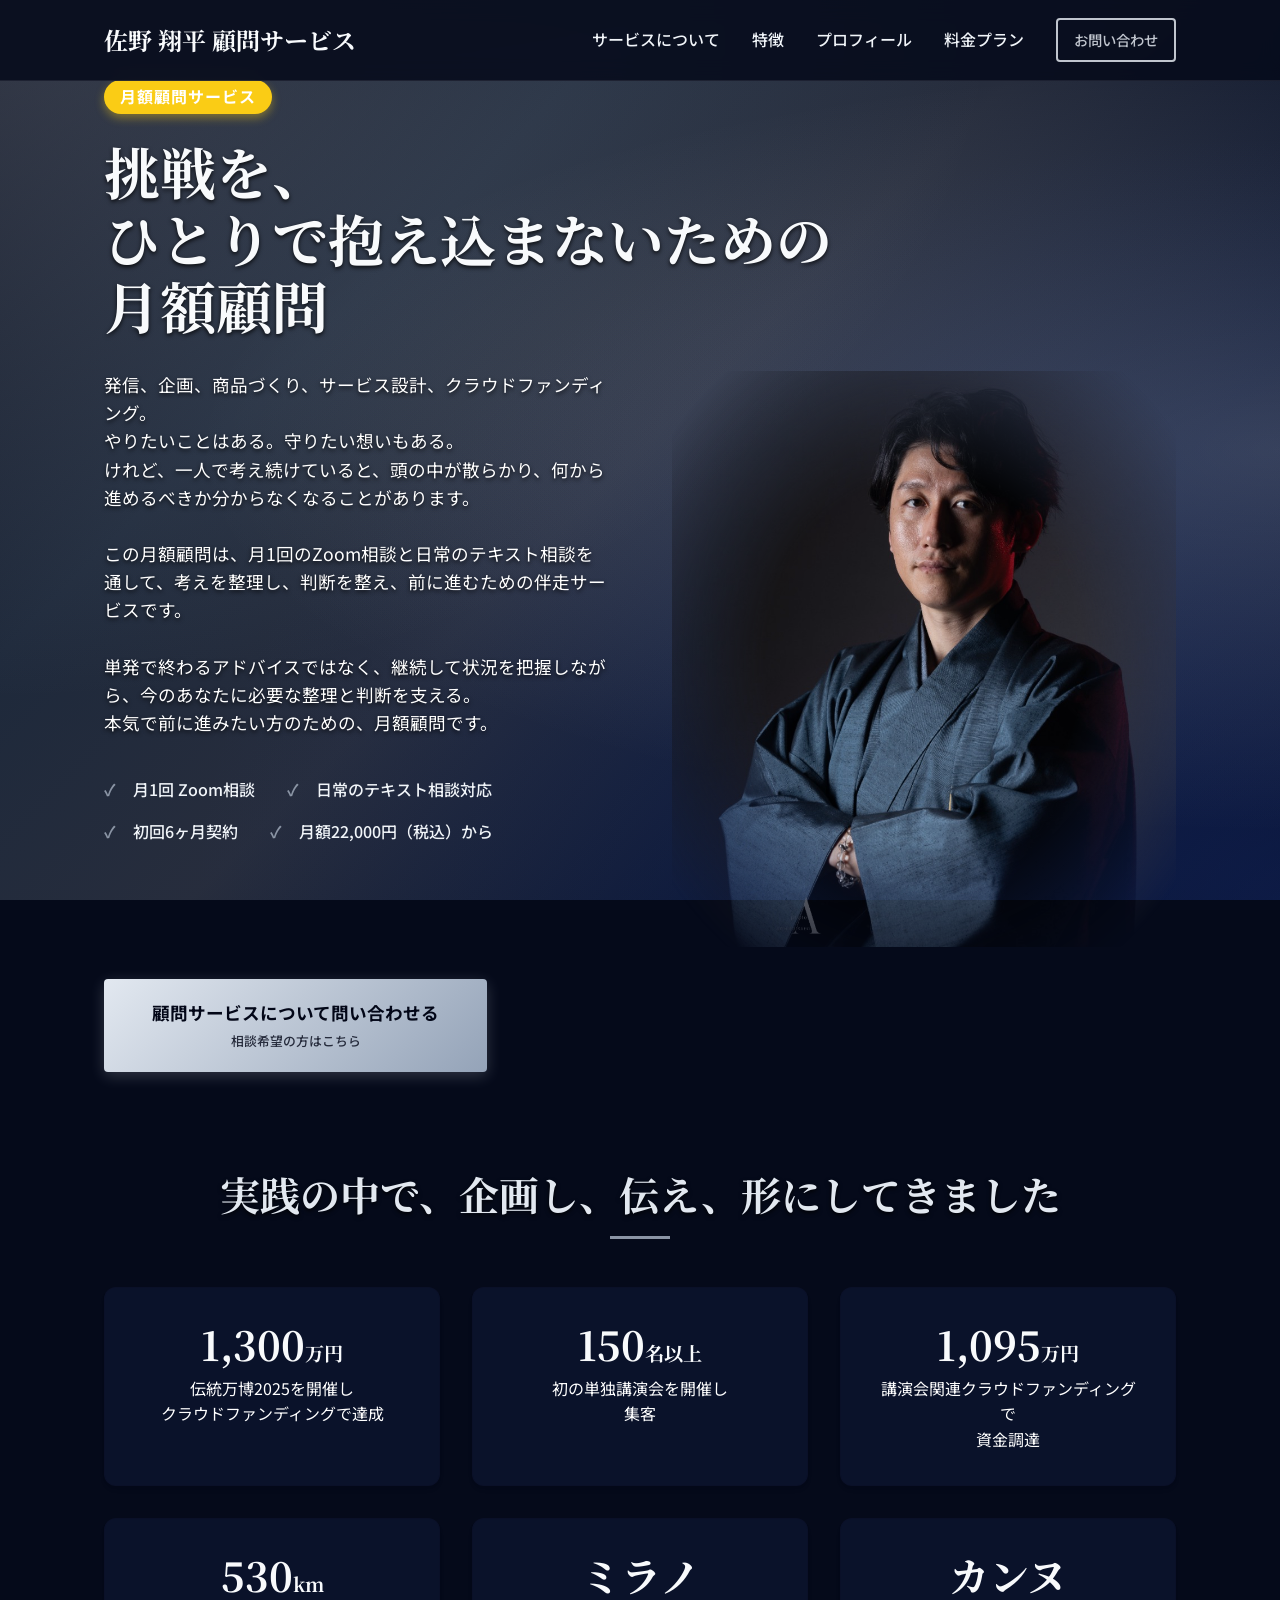
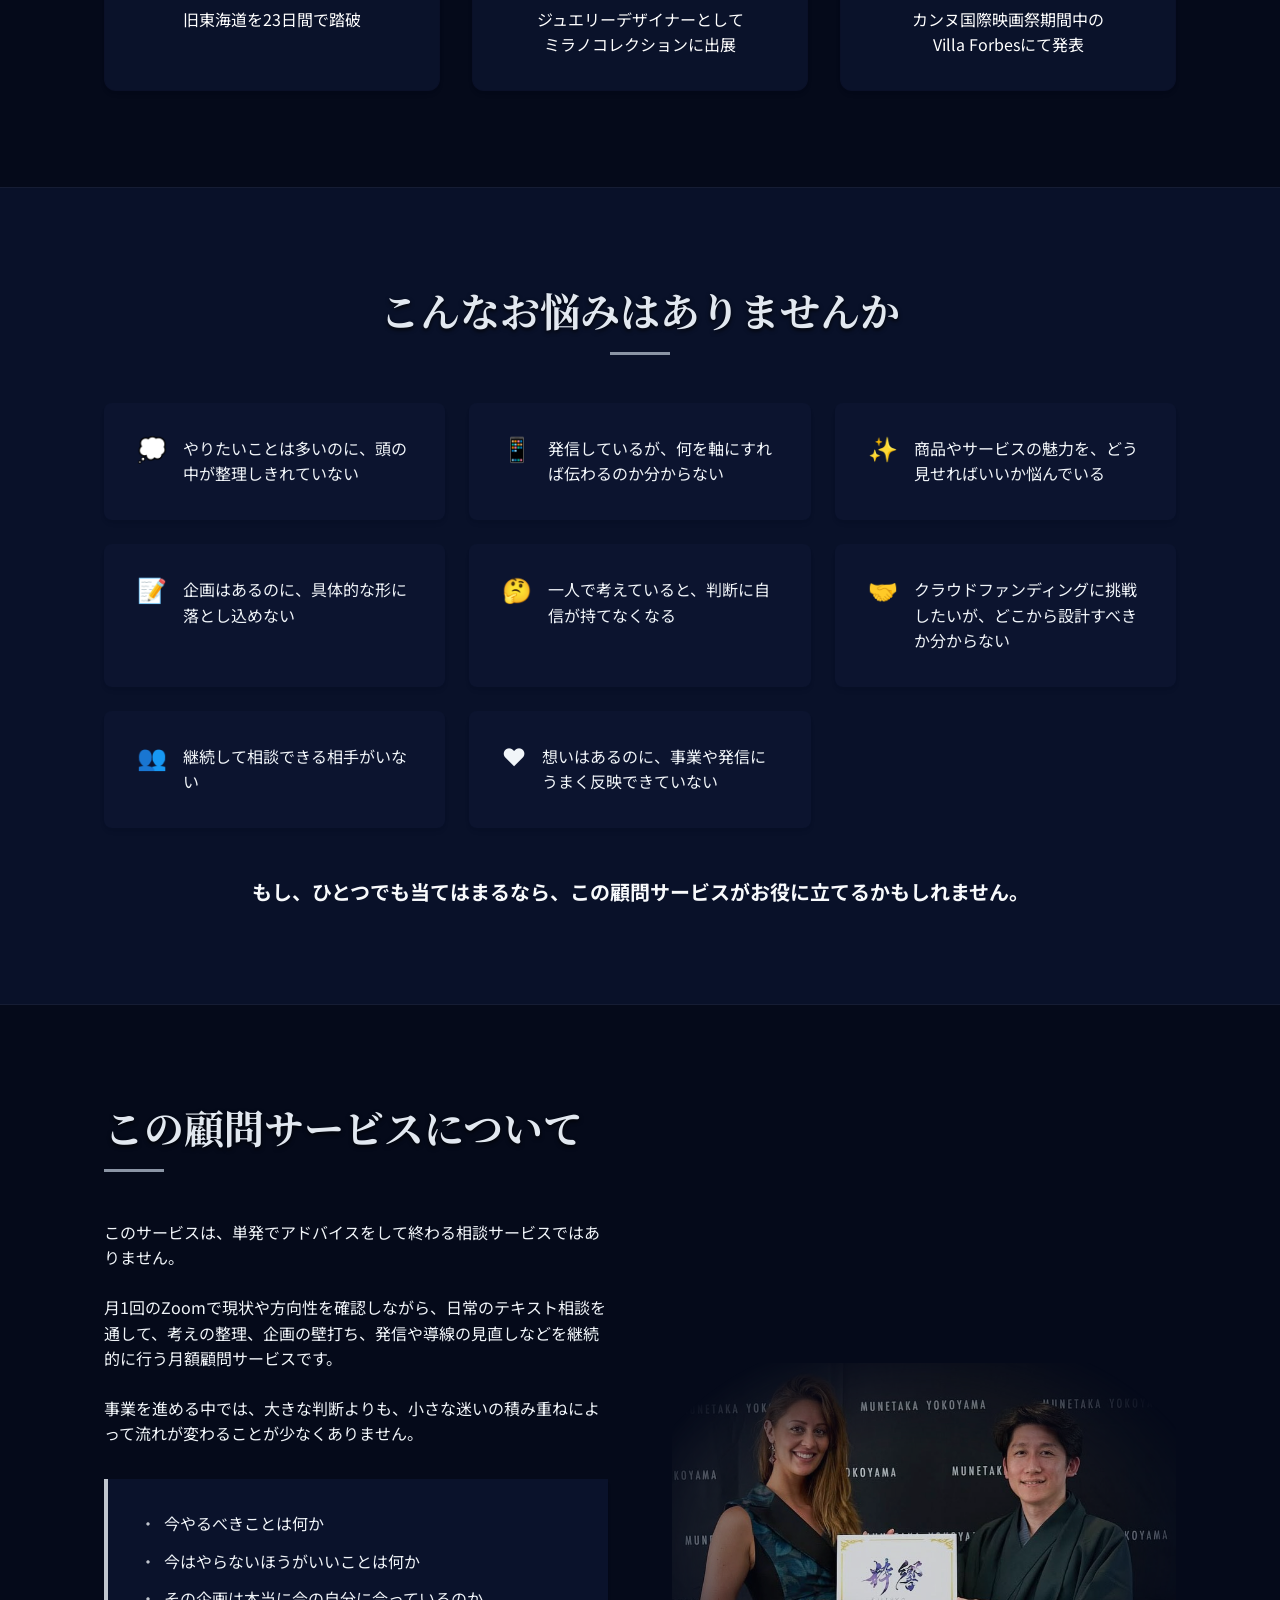
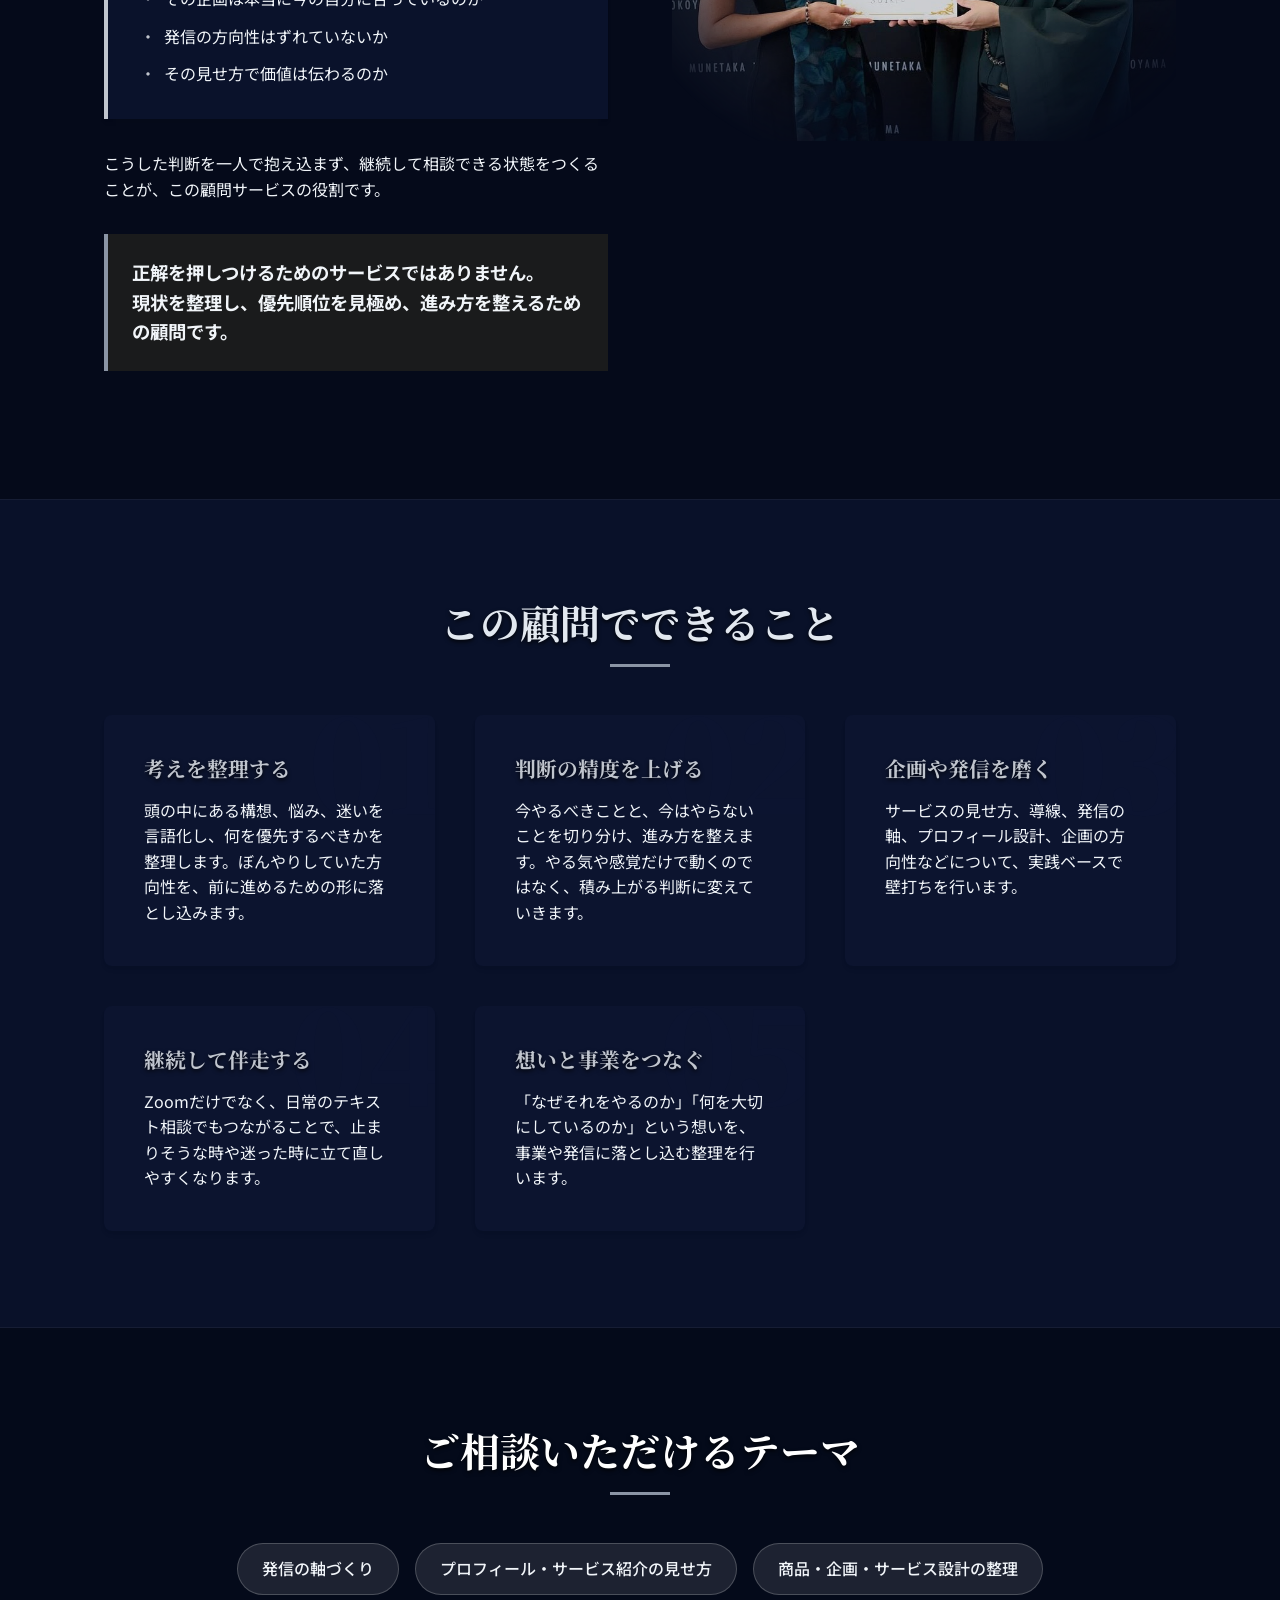
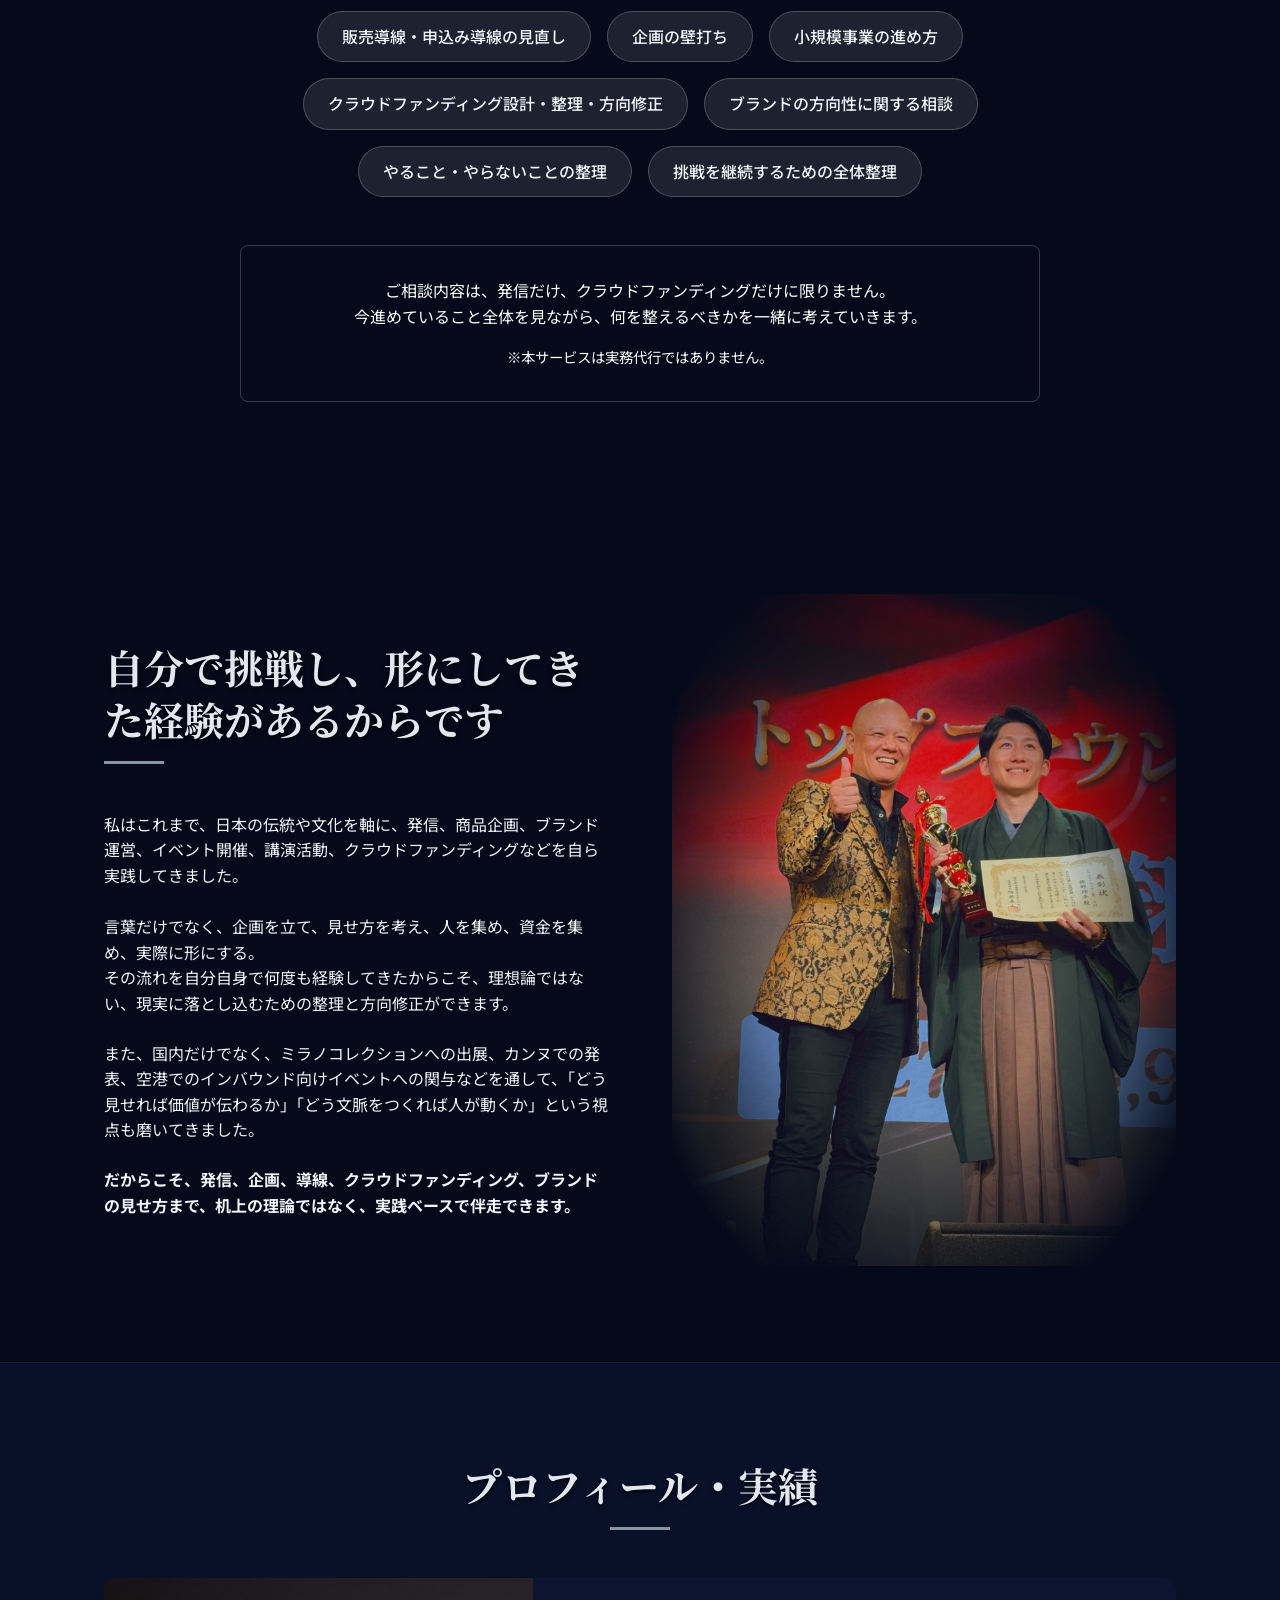
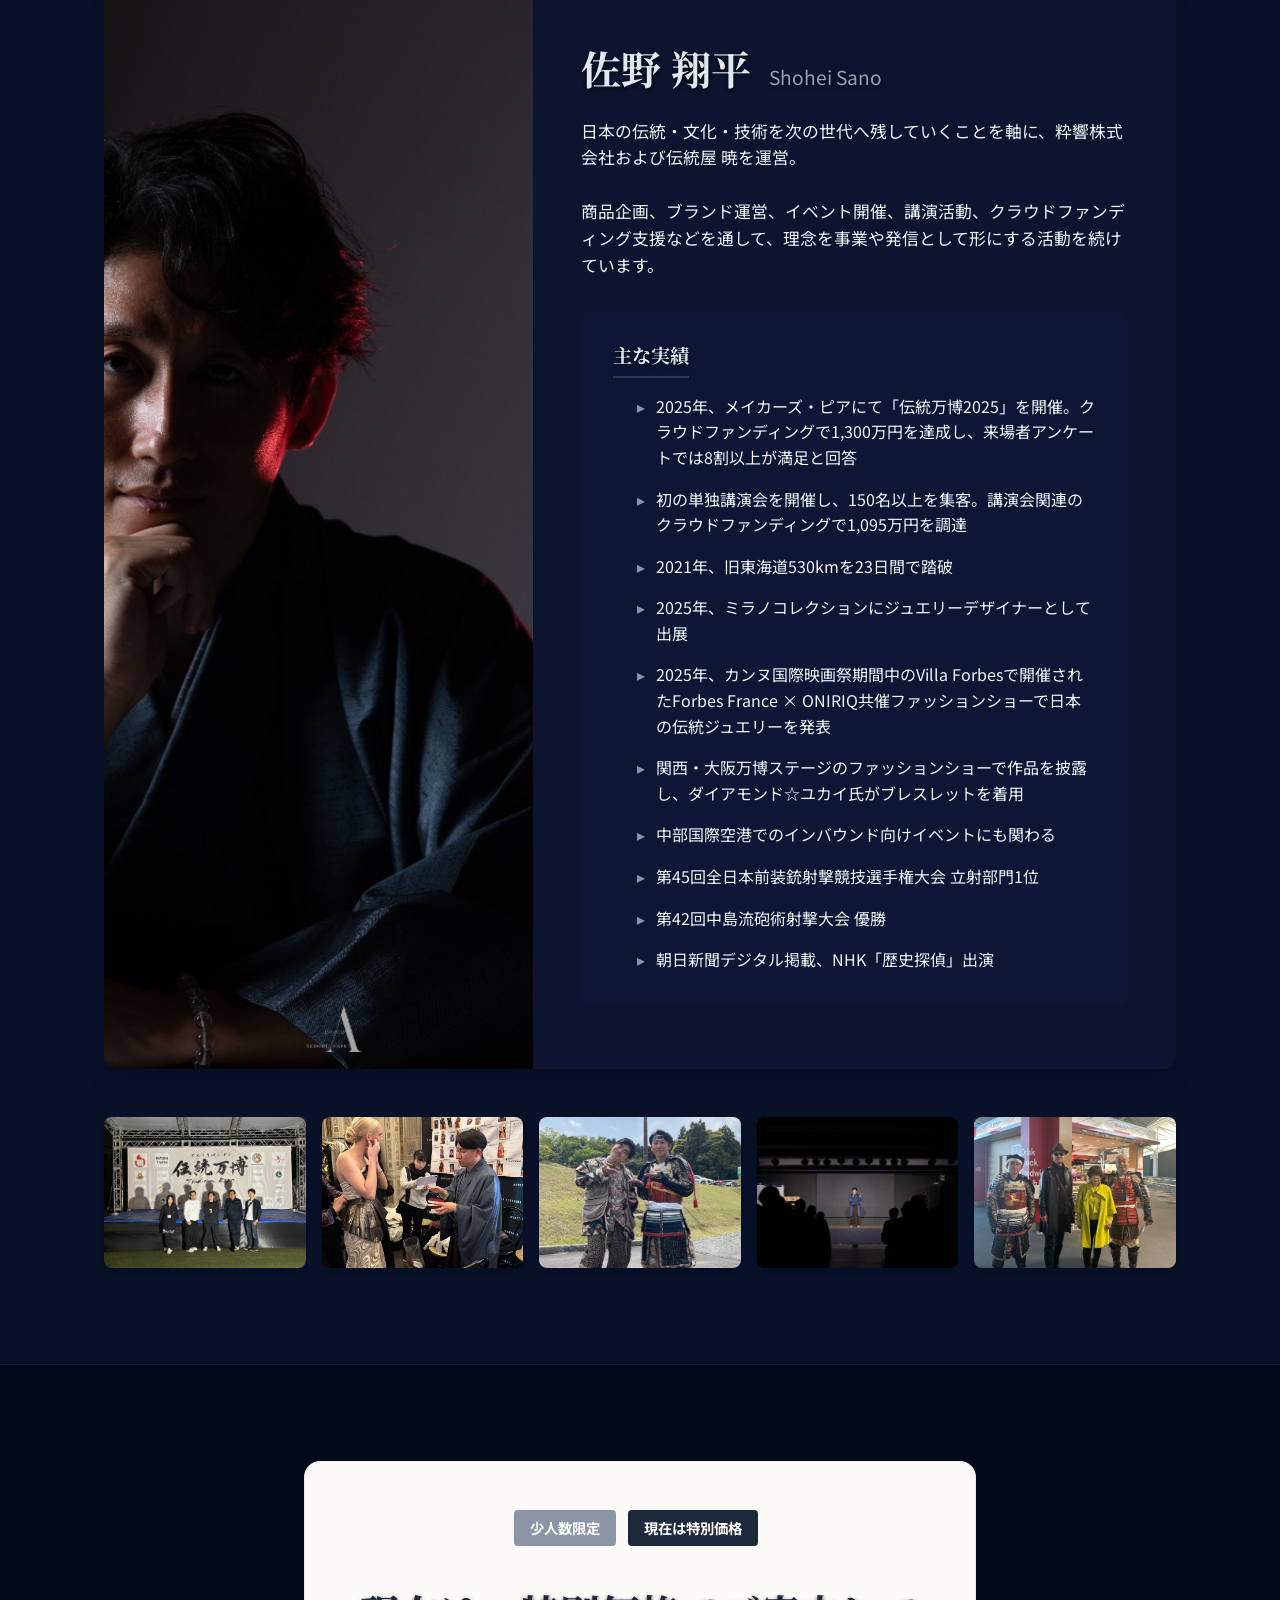
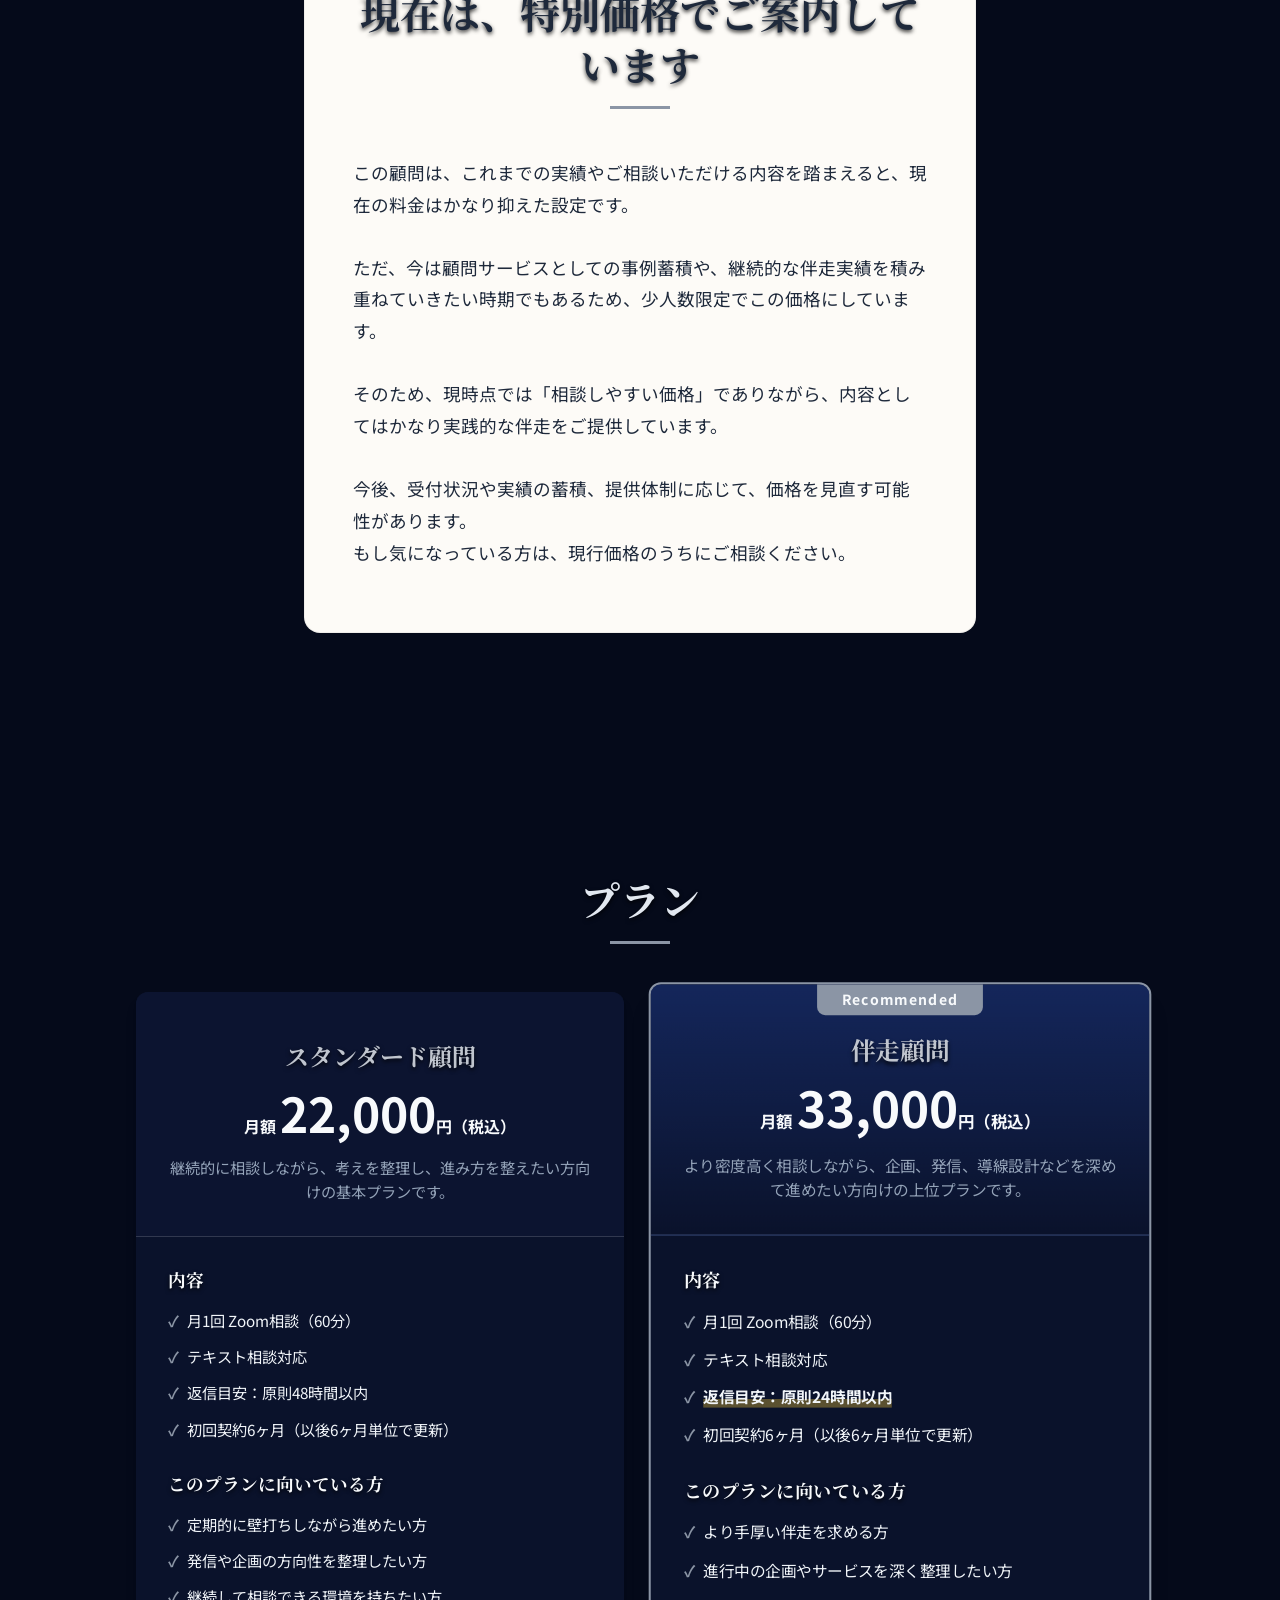
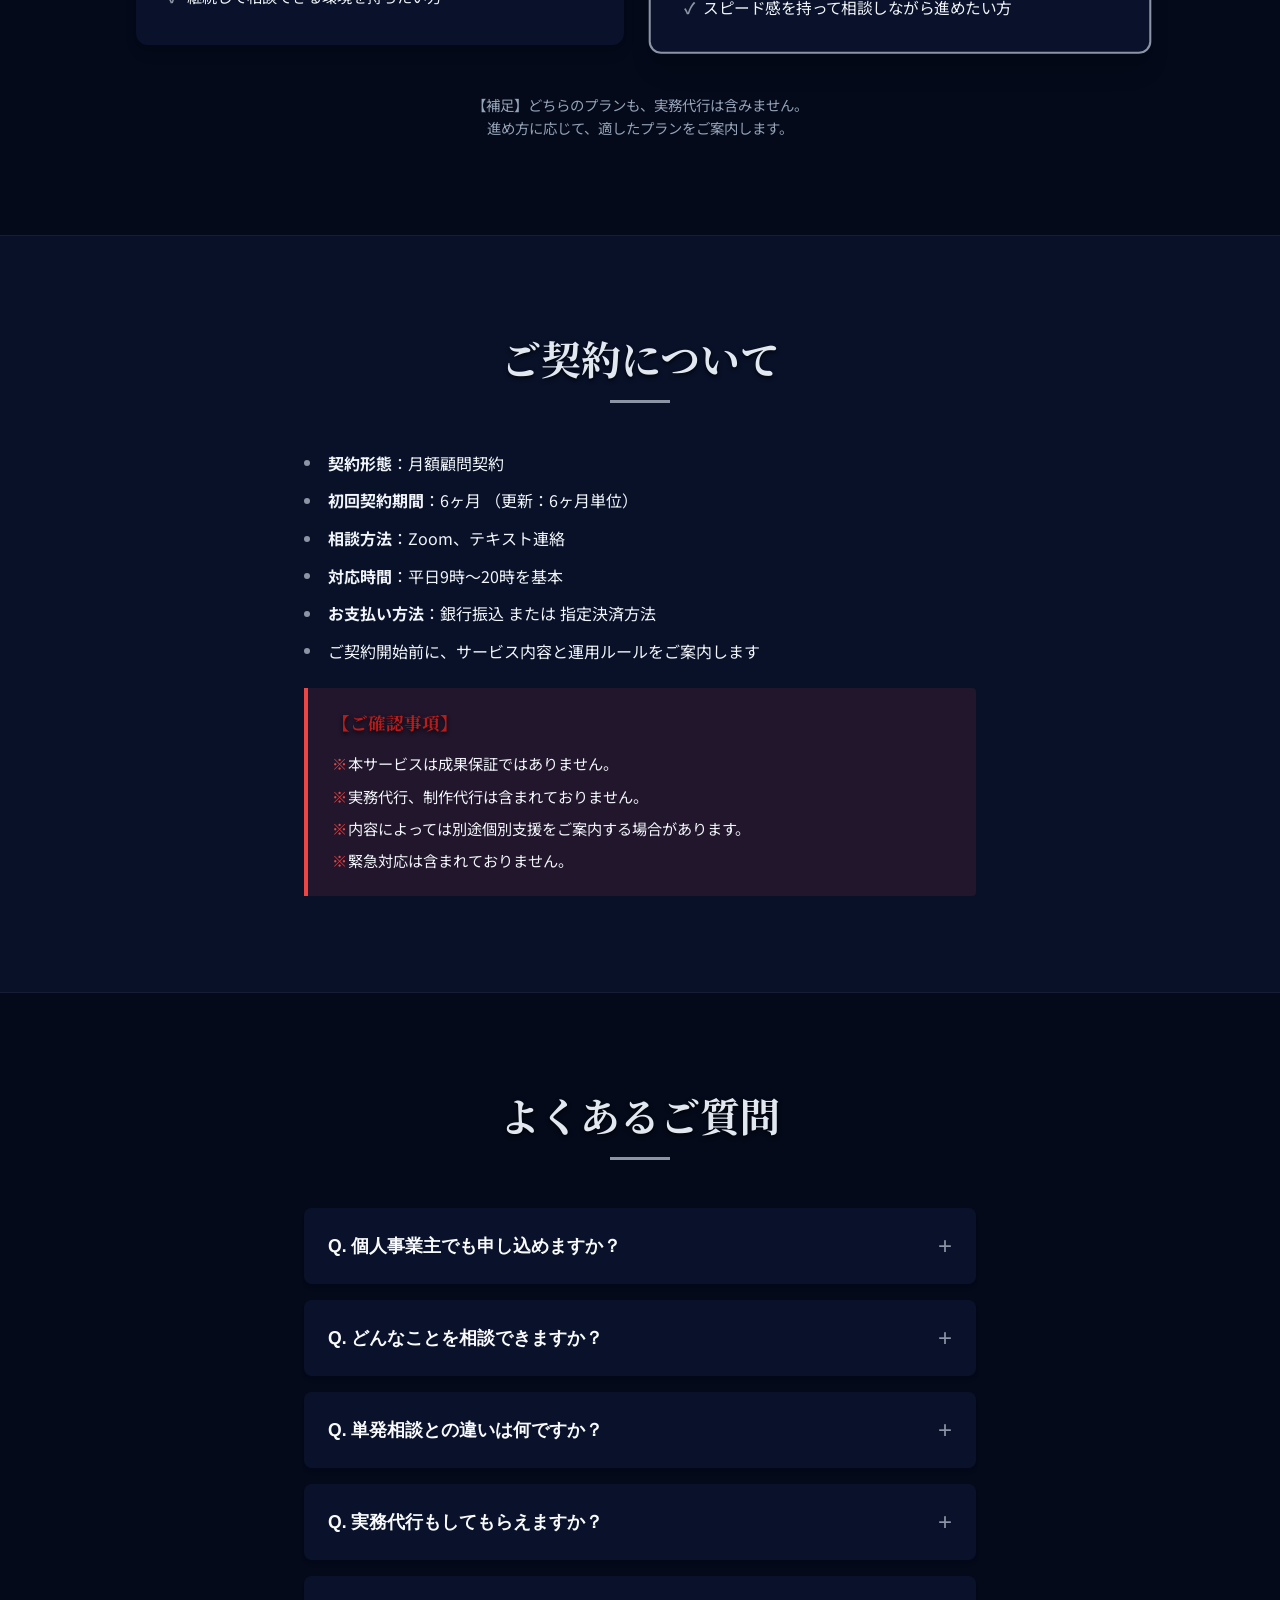
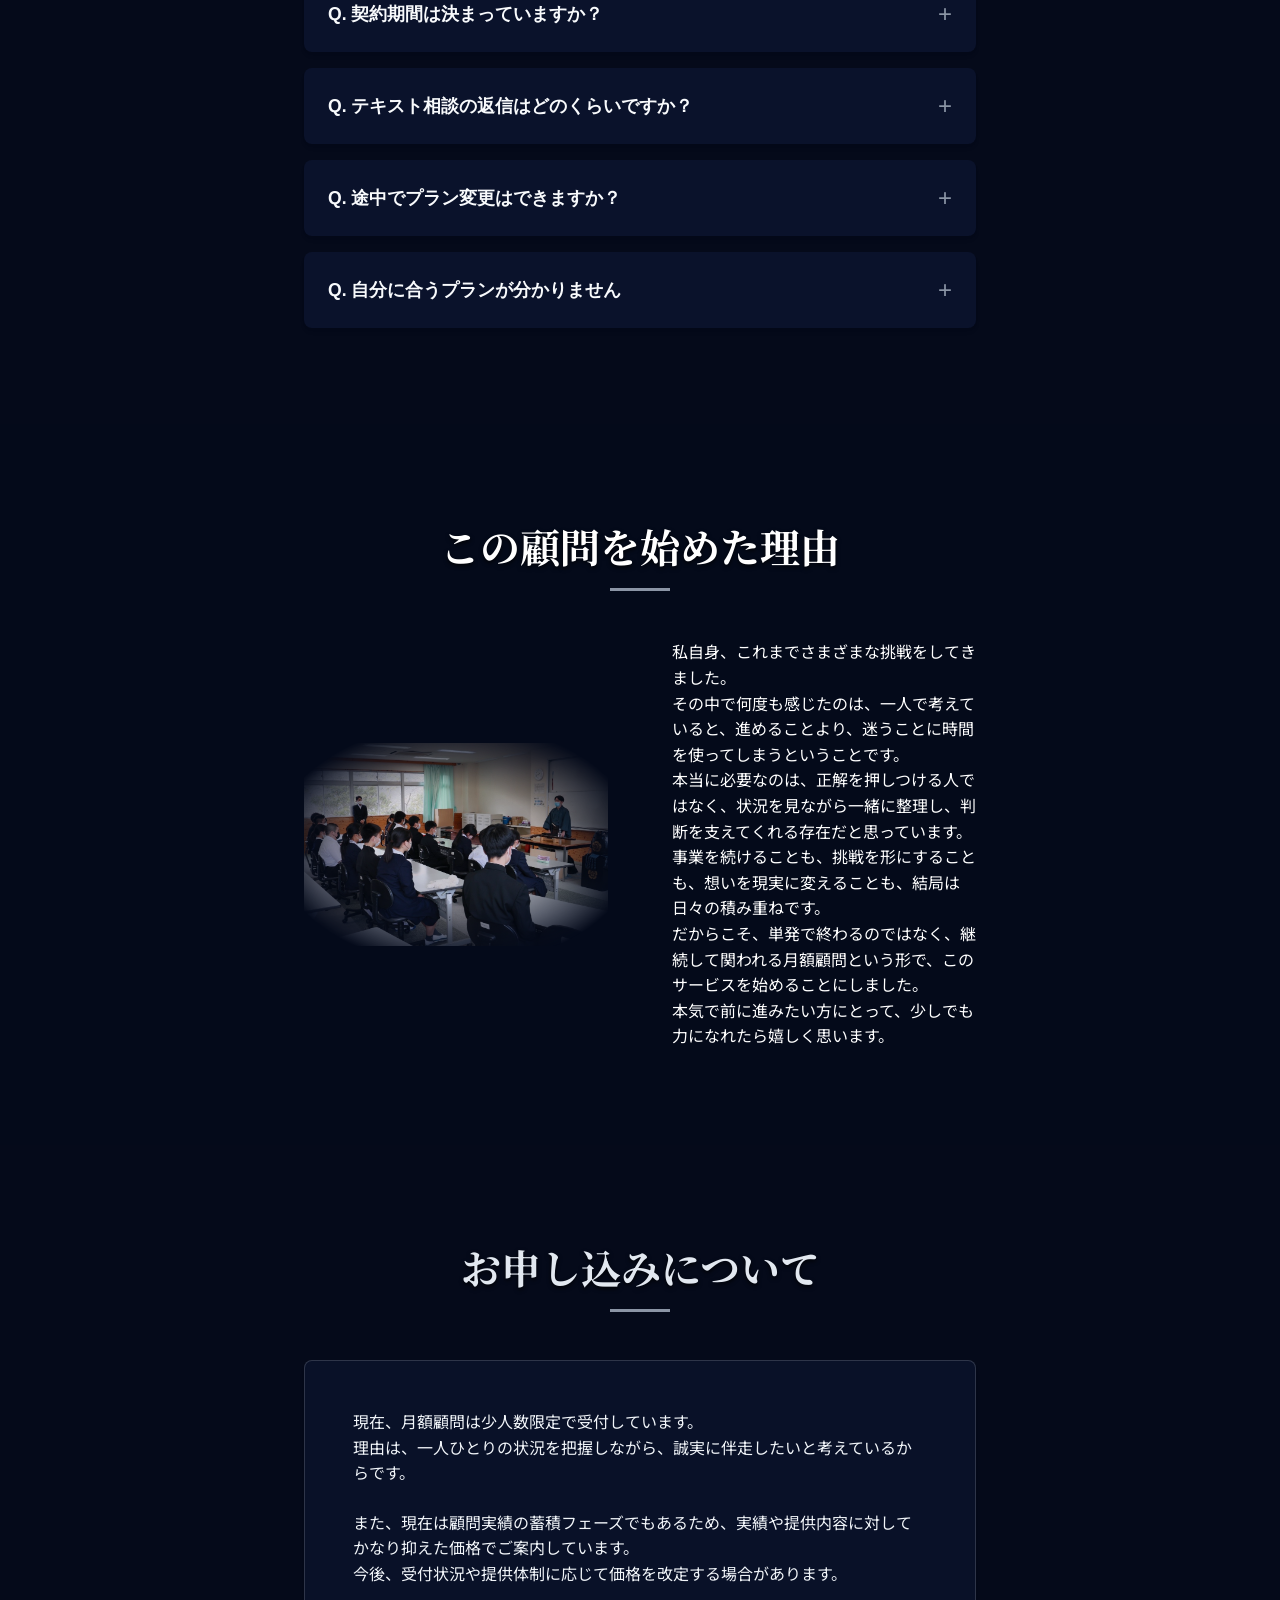
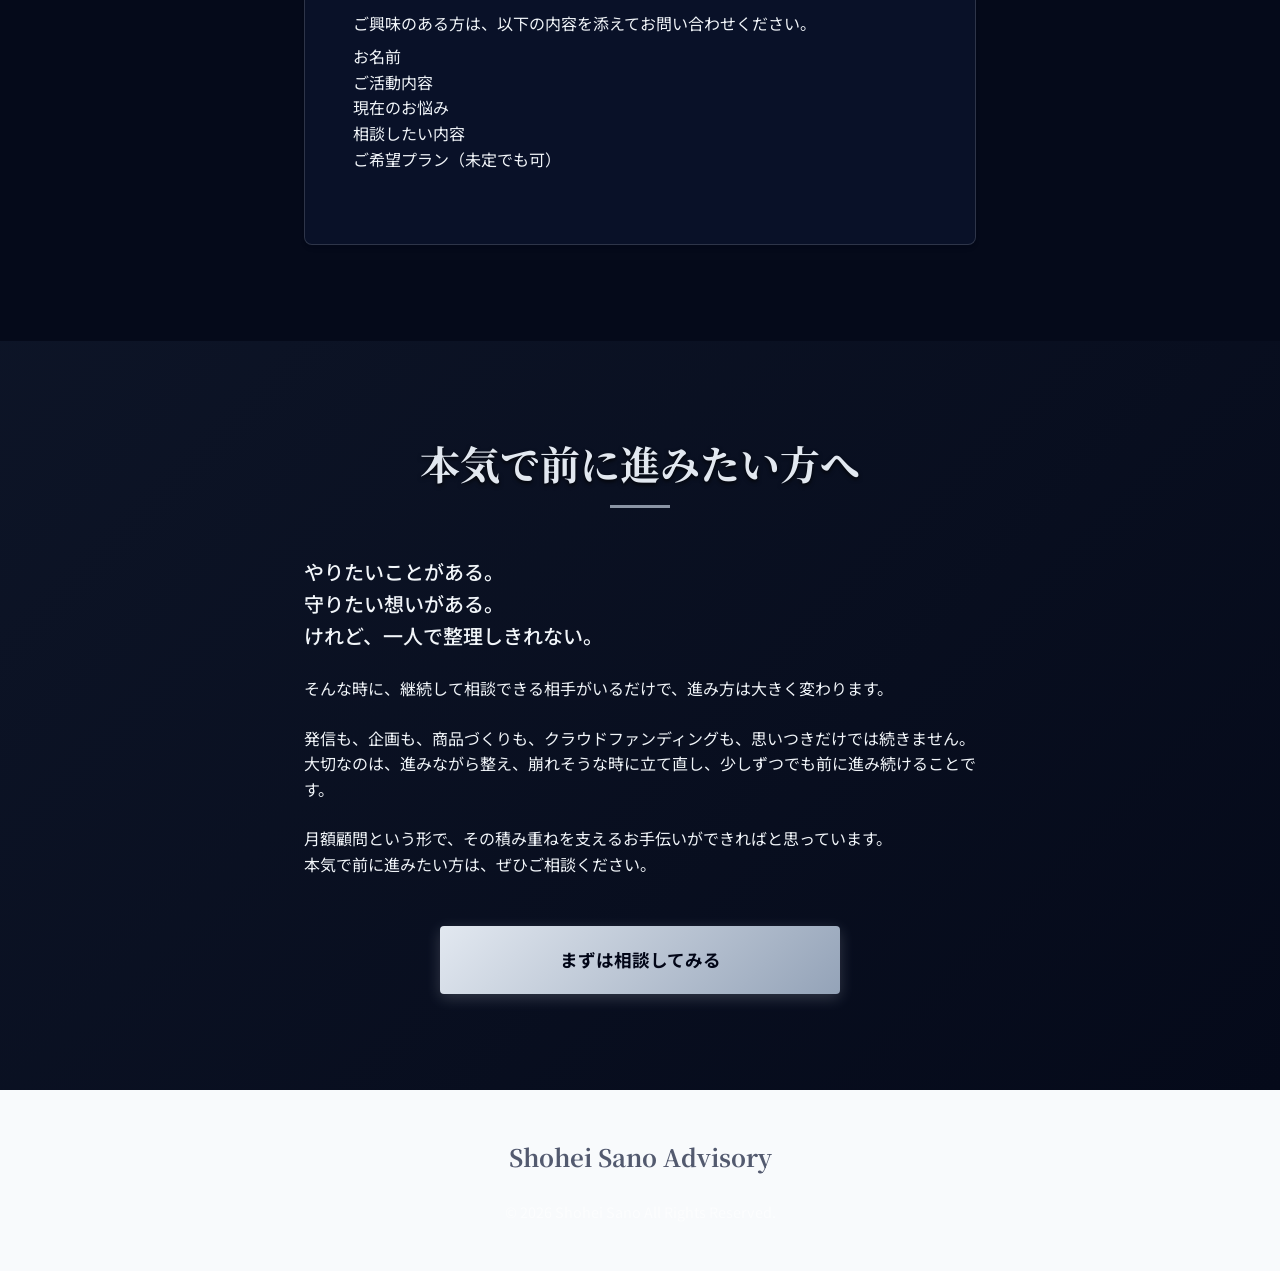
==== commit 2a295ca1: "Replace main index.html with the new version (index2.html)" ====
--- a/index.html
+++ b/index.html
@@ -6,7 +6,6 @@
     <title>月額顧問サービス | 挑戦を、一人で抱え込まないために。 - 佐野翔平</title>
     <meta name="description" content="発信、企画、商品づくり、サービス設計、クラウドファンディング。一人で考え続けていると、頭の中が散らかり、何から進めるべきか分からなくなることがあります。日々の判断を整え、共に前に進むための月額顧問サービス。">
     
-    <!-- Google Fonts: Noto Sans JP & Shihou (or similar for Japanese elegance, we'll use Noto Serif JP for headings and Noto Sans JP for body) -->
     <link rel="preconnect" href="https://fonts.googleapis.com">
     <link rel="preconnect" href="https://fonts.gstatic.com" crossorigin>
     <link href="https://fonts.googleapis.com/css2?family=Noto+Sans+JP:wght@300;400;500;700&family=Noto+Serif+JP:wght@400;500;600;700&family=Inter:wght@400;600&display=swap" rel="stylesheet">
@@ -35,35 +34,43 @@
     </header>
 
     <main>
-        <!-- Hero Section -->
+        <!-- 1. Hero Section -->
         <section class="hero">
             <div class="hero-bg"></div>
             <div class="container hero-container">
-                <div class="hero-content">
+                <div class="hero-content" style="max-width: 100%;">
                     <span class="hero-label">月額顧問サービス</span>
                     <h1 class="hero-title">
                         挑戦を、<br>
-                        一人で抱え込まないための<br>
+                        ひとりで抱え込まないための<br>
                         月額顧問
                     </h1>
-                    <p class="hero-desc">
-                        発信、企画、商品づくり、サービス設計、クラウドファンディング。<br>
-                        やりたいことはある。守りたい想いもある。<br>
-                        けれど、一人で考え続けていると、頭の中が散らかり、何から進めるべきか分からなくなることがあります。<br><br>
-                        そんな方のために、月1回のZoomと日常のテキスト相談を通して、継続的に考えを整理し、判断と前進を支える月額顧問サービスをご用意しました。<br><br>
-                        単発で終わる相談ではなく、継続して状況を見ながら伴走するからこそ、その場しのぎではない進み方ができます。<br>
-                        本気で前に進みたい方へ。<br>
-                        継続して相談できる顧問という形で、挑戦を支えます。
-                    </p>
-                    <div class="hero-sub">
-                        <ul class="check-list">
-                            <li>月1回Zoom相談</li>
-                            <li>日常のテキスト相談対応</li>
-                            <li>初回6ヶ月契約</li>
-                            <li>月額22,000円（税込）から</li>
-                        </ul>
-                    </div>
-                    <div class="cta-wrapper">
+                    
+                    <div class="split-layout" style="align-items: stretch; margin-bottom: 2rem;">
+                        <div class="hero-text-body">
+                            <p class="hero-desc" style="max-width: 100%;">
+                                発信、企画、商品づくり、サービス設計、クラウドファンディング。<br>
+                                やりたいことはある。守りたい想いもある。<br>
+                                けれど、一人で考え続けていると、頭の中が散らかり、何から進めるべきか分からなくなることがあります。<br><br>
+                                この月額顧問は、月1回のZoom相談と日常のテキスト相談を通して、考えを整理し、判断を整え、前に進むための伴走サービスです。<br><br>
+                                単発で終わるアドバイスではなく、継続して状況を把握しながら、今のあなたに必要な整理と判断を支える。<br>
+                                本気で前に進みたい方のための、月額顧問です。
+                            </p>
+                            <div class="hero-sub" style="margin-bottom: 0;">
+                                <ul class="check-list">
+                                    <li>月1回 Zoom相談</li>
+                                    <li>日常のテキスト相談対応</li>
+                                    <li>初回6ヶ月契約</li>
+                                    <li>月額22,000円（税込）から</li>
+                                </ul>
+                            </div>
+                        </div>
+                        <div class="hero-image blend-img-wrapper" style="text-align: right; height: 100%;">
+                            <img src="img/hero.jpg" alt="佐野翔平" class="image-blend" style="height: 100%; object-fit: cover; opacity: 0.95; -webkit-mask-image: radial-gradient(ellipse at center, rgba(0,0,0,1) 45%, rgba(0,0,0,0) 90%); mask-image: radial-gradient(ellipse at center, rgba(0,0,0,1) 45%, rgba(0,0,0,0) 90%);">
+                        </div>
+                    </div>
+                    
+                    <div class="cta-wrapper" style="margin-top: 2rem;">
                         <a href="#contact" class="btn btn-primary btn-large">
                             <span class="btn-text">顧問サービスについて問い合わせる</span>
                             <span class="btn-subtext">相談希望の方はこちら</span>
@@ -73,12 +80,48 @@
             </div>
         </section>
 
-        <!-- Problems Section -->
-        <section class="problems section-padding">
+        <!-- 2. Achievement Summary -->
+        <section class="achievement section-padding">
+            <div class="container">
+                <div class="section-header text-center">
+                    <h2 class="section-title">実践の中で、企画し、伝え、形にしてきました</h2>
+                    <div class="title-line mx-auto"></div>
+                </div>
+                <div class="achievement-grid">
+                    <div class="achievement-card">
+                        <span class="number-highlight">1,300<span style="font-size: 1.2rem;">万円</span></span>
+                        <p class="achievement-text">伝統万博2025を開催し<br>クラウドファンディングで達成</p>
+                    </div>
+                    <div class="achievement-card">
+                        <span class="number-highlight">150<span style="font-size: 1.2rem;">名以上</span></span>
+                        <p class="achievement-text">初の単独講演会を開催し<br>集客</p>
+                    </div>
+                    <div class="achievement-card">
+                        <span class="number-highlight">1,095<span style="font-size: 1.2rem;">万円</span></span>
+                        <p class="achievement-text">講演会関連クラウドファンディングで<br>資金調達</p>
+                    </div>
+                    <div class="achievement-card">
+                        <span class="number-highlight">530<span style="font-size: 1.2rem;">km</span></span>
+                        <p class="achievement-text">旧東海道を23日間で踏破</p>
+                    </div>
+                    <div class="achievement-card">
+                        <span class="number-highlight">ミラノ</span>
+                        <p class="achievement-text">ジュエリーデザイナーとして<br>ミラノコレクションに出展</p>
+                    </div>
+                    <div class="achievement-card">
+                        <span class="number-highlight">カンヌ</span>
+                        <p class="achievement-text">カンヌ国際映画祭期間中の<br>Villa Forbesにて発表</p>
+                    </div>
+                </div>
+            </div>
+        </section>
+
+        <!-- 3. Problems Section -->
+        <section class="problems section-padding bg-light">
             <div class="container">
                 <div class="section-header text-center">
                     <h2 class="section-title">こんなお悩みはありませんか</h2>
-                    <div class="title-line"></div>
+                    <div class="title-line mx-auto"></div>
                 </div>
                 <div class="problems-grid">
                     <div class="problem-card">
@@ -107,7 +150,7 @@
                     </div>
                     <div class="problem-card">
                         <div class="problem-icon">👥</div>
-                        <p>相談できる相手はいても、継続的に状況を理解してくれる人がいない</p>
+                        <p>継続して相談できる相手がいない</p>
                     </div>
                     <div class="problem-card">
                         <div class="problem-icon">❤️</div>
@@ -115,51 +158,49 @@
                     </div>
                 </div>
                 
-                <div class="problems-message">
-                    <p class="lead-text">もし、ひとつでも当てはまるなら、この顧問サービスがお役に立てるかもしれません。</p>
-                    <p>小規模事業や個人ブランドを育てていく時に必要なのは、派手な一発逆転ではなく、日々の判断を整え、進み方を崩さず積み重ねていくことです。<br>
-                    そのために、継続的に状況を共有しながら相談できる環境をつくりました。</p>
-                </div>
-            </div>
-        </section>
-
-        <!-- About Service -->
-        <section id="about" class="about-service section-padding bg-light">
+                <div class="text-center mt-5">
+                    <p class="lead-text" style="font-weight: bold; color: var(--primary-dark);">もし、ひとつでも当てはまるなら、この顧問サービスがお役に立てるかもしれません。</p>
+                </div>
+            </div>
+        </section>
+
+        <!-- 4. About Service -->
+        <section id="about" class="about-service section-padding">
             <div class="container">
                 <div class="split-layout">
                     <div class="split-content">
                         <h2 class="section-title">この顧問サービスについて</h2>
                         <div class="title-line left"></div>
                         <p class="mb-4">このサービスは、単発でアドバイスをして終わる相談サービスではありません。</p>
-                        <p class="mb-4">月1回のZoomで現状や方向性を確認しながら、日常のテキスト相談も通じて、考えの整理、企画の壁打ち、発信や導線の見直しなどを継続的に行う月額顧問サービスです。</p>
+                        <p class="mb-4">月1回のZoomで現状や方向性を確認しながら、日常のテキスト相談を通して、考えの整理、企画の壁打ち、発信や導線の見直しなどを継続的に行う月額顧問サービスです。</p>
                         <p class="mb-4">事業を進める中では、大きな判断よりも、小さな迷いの積み重ねによって流れが変わることが少なくありません。</p>
                         
                         <div class="questions-box">
                             <ul>
-                                <li>今やるべきことは何か。</li>
-                                <li>今はやらないほうがいいことは何か。</li>
-                                <li>その企画は本当に今の自分に合っているのか。</li>
-                                <li>発信の方向性はずれていないか。</li>
-                                <li>その見せ方で価値は伝わるのか。</li>
+                                <li>今やるべきことは何か</li>
+                                <li>今はやらないほうがいいことは何か</li>
+                                <li>その企画は本当に今の自分に合っているのか</li>
+                                <li>発信の方向性はずれていないか</li>
+                                <li>その見せ方で価値は伝わるのか</li>
                             </ul>
                         </div>
                         
                         <p class="mb-4">こうした判断を一人で抱え込まず、継続して相談できる状態をつくることが、この顧問サービスの役割です。</p>
                         <p class="highlight-text">正解を押しつけるためのサービスではありません。<br>現状を整理し、優先順位を見極め、進み方を整えるための顧問です。</p>
                     </div>
-                    <div class="split-image-wrapper">
-                        <img src="img/photo1.jpg" alt="佐野翔平" class="about-image">
-                    </div>
-                </div>
-            </div>
-        </section>
-
-        <!-- What We Can Do -->
-        <section id="features" class="can-do section-padding">
+                    <div class="split-image-wrapper blend-img-wrapper" style="display: flex; align-items: center;">
+                        <img src="img/activity1.jpg" alt="Zoom相談の雰囲気" class="image-blend">
+                    </div>
+                </div>
+            </div>
+        </section>
+
+        <!-- 5. What We Can Do -->
+        <section id="features" class="can-do section-padding bg-light">
             <div class="container">
                 <div class="section-header text-center">
                     <h2 class="section-title">この顧問でできること</h2>
-                    <div class="title-line"></div>
+                    <div class="title-line mx-auto"></div>
                 </div>
                 
                 <div class="features-grid">
@@ -181,26 +222,26 @@
                     <div class="feature-item">
                         <div class="feature-number">04</div>
                         <h3 class="feature-title">継続して伴走する</h3>
-                        <p>月1回のZoomだけでなく、日常のテキスト相談でも繋がることで、止まりそうな時や迷った時に立て直しやすくなります。</p>
+                        <p>Zoomだけでなく、日常のテキスト相談でもつながることで、止まりそうな時や迷った時に立て直しやすくなります。</p>
                     </div>
                     <div class="feature-item">
                         <div class="feature-number">05</div>
                         <h3 class="feature-title">想いと事業をつなぐ</h3>
-                        <p>ただ売るためだけではなく、「なぜそれをやるのか」「何を大切にしているのか」という想いを、事業や発信に落とし込む整理を行います。</p>
-                    </div>
-                </div>
-            </div>
-        </section>
-
-        <!-- Consult Topics -->
+                        <p>「なぜそれをやるのか」「何を大切にしているのか」という想いを、事業や発信に落とし込む整理を行います。</p>
+                    </div>
+                </div>
+            </div>
+        </section>
+
+        <!-- 6. Consult Topics -->
         <section class="topics section-padding bg-dark text-white">
             <div class="container">
                 <div class="section-header text-center">
-                    <h2 class="section-title">ご相談いただける主な内容</h2>
-                    <div class="title-line"></div>
-                </div>
-                
-                <div class="topics-tags">
+                    <h2 class="section-title">ご相談いただけるテーマ</h2>
+                    <div class="title-line mx-auto"></div>
+                </div>
+                
+                <div class="topics-tags" style="justify-content: center; max-width: 900px; margin: 0 auto 3rem auto;">
                     <span class="tag">発信の軸づくり</span>
                     <span class="tag">プロフィール・サービス紹介の見せ方</span>
                     <span class="tag">商品・企画・サービス設計の整理</span>
@@ -213,124 +254,98 @@
                     <span class="tag">挑戦を継続するための全体整理</span>
                 </div>
                 
-                <div class="topics-notice box-border">
-                    <p>ご相談内容は、発信だけ、クラウドファンディングだけに限りません。今進めていること全体を見ながら、何を整えるべきかを一緒に考えていきます。</p>
-                    <p class="warning-text mt-3">※なお、本サービスは実務代行ではありません。投稿作成の代行、資料作成の代行、デザイン制作、運用代行などは含まれておりません。必要に応じて、別途ご相談や個別見積もりとなる場合があります。</p>
-                </div>
-            </div>
-        </section>
-
-        <!-- Why Choose -->
+                <div class="topics-notice box-border text-center mx-auto" style="max-width: 800px;">
+                    <p>ご相談内容は、発信だけ、クラウドファンディングだけに限りません。<br>今進めていること全体を見ながら、何を整えるべきかを一緒に考えていきます。</p>
+                    <p class="warning-text mt-3">※本サービスは実務代行ではありません。</p>
+                </div>
+            </div>
+        </section>
+
+        <!-- 7. Why Choose -->
         <section class="why-choose section-padding">
             <div class="container">
-                <div class="section-header text-center">
-                    <h2 class="section-title">佐野翔平の顧問が選ばれる理由</h2>
-                    <div class="title-line"></div>
-                </div>
-                
-                <div class="reasons-list">
-                    <div class="reason-card">
-                        <div class="reason-icon">
-                            <svg width="40" height="40" viewBox="0 0 24 24" fill="none" stroke="currentColor" stroke-width="2" stroke-linecap="round" stroke-linejoin="round"><path d="M22 11.08V12a10 10 0 1 1-5.93-9.14"></path><polyline points="22 4 12 14.01 9 11.01"></polyline></svg>
-                        </div>
-                        <div class="reason-content">
-                            <h3 class="reason-title">実際に自分自身で挑戦し続けてきた経験があるから</h3>
-                            <p>私はこれまで、日本の伝統技術を活かしたアクセサリーやジュエリー、日用雑貨の企画販売、日本刀関連事業、クラウドファンディング支援、発信活動など、複数の事業を並行して設計・運営してきました。<br>机上の理論だけでなく、実際に動きながら考え、試し、修正し、形にしてきた経験があります。<br>そのため、理想論だけではない、現実に落とし込むための整理や方向修正ができます。</p>
-                        </div>
-                    </div>
-                    
-                    <div class="reason-card">
-                        <div class="reason-icon">
-                            <svg width="40" height="40" viewBox="0 0 24 24" fill="none" stroke="currentColor" stroke-width="2" stroke-linecap="round" stroke-linejoin="round"><path d="M20.84 4.61a5.5 5.5 0 0 0-7.78 0L12 5.67l-1.06-1.06a5.5 5.5 0 0 0-7.78 7.78l1.06 1.06L12 21.23l7.78-7.78 1.06-1.06a5.5 5.5 0 0 0 0-7.78z"></path></svg>
-                        </div>
-                        <div class="reason-content">
-                            <h3 class="reason-title">理念や想いを、事業や発信に落とし込む視点があるから</h3>
-                            <p>商品やサービスを売ることだけを考えるのではなく、「なぜこの活動をするのか」「何を守りたいのか」という背景や理念を、事業や発信と結びつけて設計することを大切にしています。<br>想いはあるのに伝わらない。活動はしているのに価値が届かない。<br>そうした状態を、言葉と設計の両面から整えることができます。</p>
-                        </div>
-                    </div>
-                    
-                    <div class="reason-card">
-                        <div class="reason-icon">
-                            <svg width="40" height="40" viewBox="0 0 24 24" fill="none" stroke="currentColor" stroke-width="2" stroke-linecap="round" stroke-linejoin="round"><path d="M12 2v20M17 5H9.5a3.5 3.5 0 0 0 0 7h5a3.5 3.5 0 0 1 0 7H6"></path></svg>
-                        </div>
-                        <div class="reason-content">
-                            <h3 class="reason-title">単発ではなく、継続して見られるから</h3>
-                            <p>単発相談では、その時点でのアドバイスはできます。<br>ただ、その後どう変わったか、どこで止まったか、次に何を優先すべきかまでは追いきれないこともあります。<br>月額顧問という形にすることで、現状を継続して把握しながら、その時々に合った判断支援ができることが大きな特徴です。</p>
-                        </div>
-                    </div>
-                </div>
-            </div>
-        </section>
-
-        <!-- Profile -->
+                <div class="split-layout" style="align-items: center;">
+                    <div class="split-content">
+                        <h2 class="section-title">自分で挑戦し、形にしてきた経験があるからです</h2>
+                        <div class="title-line left"></div>
+                        <p class="mb-4">私はこれまで、日本の伝統や文化を軸に、発信、商品企画、ブランド運営、イベント開催、講演活動、クラウドファンディングなどを自ら実践してきました。<br><br>言葉だけでなく、企画を立て、見せ方を考え、人を集め、資金を集め、実際に形にする。<br>その流れを自分自身で何度も経験してきたからこそ、理想論ではない、現実に落とし込むための整理と方向修正ができます。</p>
+                        <p class="mb-4">また、国内だけでなく、ミラノコレクションへの出展、カンヌでの発表、空港でのインバウンド向けイベントへの関与などを通して、「どう見せれば価値が伝わるか」「どう文脈をつくれば人が動くか」という視点も磨いてきました。</p>
+                        <p class="fw-bold">だからこそ、発信、企画、導線、クラウドファンディング、ブランドの見せ方まで、机上の理論ではなく、実践ベースで伴走できます。</p>
+                    </div>
+                    <div class="blend-img-wrapper" style="order: 2;">
+                        <img src="img/activity2.jpg" alt="活動風景" class="image-blend">
+                    </div>
+                </div>
+            </div>
+        </section>
+
+        <!-- 8. Profile & Achievements -->
         <section id="profile" class="profile section-padding bg-light">
             <div class="container">
+                <div class="section-header text-center">
+                    <h2 class="section-title">プロフィール・実績</h2>
+                    <div class="title-line mx-auto"></div>
+                </div>
+                
                 <div class="profile-card">
                     <div class="profile-image">
                         <img src="img/photo2.jpg" alt="佐野翔平 プロフィール画像" class="profile-img">
                     </div>
                     <div class="profile-info">
-                        <span class="profile-label">プロフィール・実績</span>
-                        <h2 class="profile-name">佐野 翔平 <span>Shohei Sano</span></h2>
-                        <p class="profile-bio">
-                            日本の伝統・文化・歴史・技術を次の世代へ残していくことを目的に、粋響株式会社および伝統屋 暁を運営。<br>
-                            伝統技術を活かしたアクセサリー、ジュエリー、日用雑貨の企画販売、日本刀および専用ディスプレイ関連事業、クラウドファンディング支援などを展開し、理念と事業をつなぐ形で活動を続けています。
+                        <h2 class="profile-name mt-0">佐野 翔平 <span>Shohei Sano</span></h2>
+                        <p class="profile-bio mb-4">
+                            日本の伝統・文化・技術を次の世代へ残していくことを軸に、粋響株式会社および伝統屋 暁を運営。<br><br>
+                            商品企画、ブランド運営、イベント開催、講演活動、クラウドファンディング支援などを通して、理念を事業や発信として形にする活動を続けています。
                         </p>
                         
                         <div class="achievements">
                             <h3>主な実績</h3>
-                            <ul>
-                                <li>自身のクラウドファンディングで累計3,000万円以上を調達（5件）</li>
-                                <li>他者のクラウドファンディング支援実績20件以上</li>
-                                <li>支援案件で累計6,000万円以上の調達実績</li>
-                                <li>目標未達は1件のみで、ほとんどの案件が目標達成</li>
-                                <li>複数事業を並行して設計、運営</li>
-                                <li>発信、企画、販売、イベント、ブランド設計まで一貫して実行</li>
+                            <ul style="padding-left: 1.5rem; margin-bottom: 0;">
+                                <li style="margin-bottom: 0.5rem;">2025年、メイカーズ・ピアにて「伝統万博2025」を開催。クラウドファンディングで1,300万円を達成し、来場者アンケートでは8割以上が満足と回答</li>
+                                <li style="margin-bottom: 0.5rem;">初の単独講演会を開催し、150名以上を集客。講演会関連のクラウドファンディングで1,095万円を調達</li>
+                                <li style="margin-bottom: 0.5rem;">2021年、旧東海道530kmを23日間で踏破</li>
+                                <li style="margin-bottom: 0.5rem;">2025年、ミラノコレクションにジュエリーデザイナーとして出展</li>
+                                <li style="margin-bottom: 0.5rem;">2025年、カンヌ国際映画祭期間中のVilla Forbesで開催されたForbes France × ONIRIQ共催ファッションショーで日本の伝統ジュエリーを発表</li>
+                                <li style="margin-bottom: 0.5rem;">関西・大阪万博ステージのファッションショーで作品を披露し、ダイアモンド☆ユカイ氏がブレスレットを着用</li>
+                                <li style="margin-bottom: 0.5rem;">中部国際空港でのインバウンド向けイベントにも関わる</li>
+                                <li style="margin-bottom: 0.5rem;">第45回全日本前装銃射撃競技選手権大会 立射部門1位</li>
+                                <li style="margin-bottom: 0.5rem;">第42回中島流砲術射撃大会 優勝</li>
+                                <li>朝日新聞デジタル掲載、NHK「歴史探偵」出演</li>
                             </ul>
                         </div>
-                        <p class="future-notice">※今後、顧問先実績やお客様の声も随時追加予定です。</p>
-                    </div>
-                </div>
-            </div>
-        </section>
-
-        <!-- Target Audience -->
-        <section class="target-audience section-padding">
-            <div class="container">
-                <div class="target-grid">
-                    <div class="target-box good-fit">
-                        <h3 class="target-title">この顧問サービスが向いている方</h3>
-                        <ul class="check-list dark-check">
-                            <li>個人事業主の方</li>
-                            <li>小規模事業を育てている方</li>
-                            <li>これから自分の活動や事業を形にしていきたい方</li>
-                            <li>自分の活動や商品に想いがある方</li>
-                            <li>発信、企画、導線を整理したい方</li>
-                            <li>クラウドファンディングを活用したい方</li>
-                            <li>継続して壁打ちできる相手を求めている方</li>
-                            <li>本気で前に進みたい方</li>
-                        </ul>
-                    </div>
-                    <div class="target-box bad-fit">
-                        <h3 class="target-title">向いていない可能性がある方</h3>
-                        <ul class="cross-list">
-                            <li>実務そのものを代行してほしい方</li>
-                            <li>丸投げで成果だけを求める方</li>
-                            <li>継続的に取り組む意思がない方</li>
-                            <li>とにかく安く、何でも無制限に相談したい方</li>
-                        </ul>
-                        <p class="mt-4 strong-text">この顧問は、「誰でもどうぞ」というサービスではありません。<br>本気で整理し、前に進みたい方とご一緒したいと考えています。</p>
-                    </div>
-                </div>
-            </div>
-        </section>
-
-        <!-- Pricing Plans -->
-        <section id="plans" class="pricing section-padding bg-light">
-            <div class="container">
-                <div class="section-header text-center">
-                    <h2 class="section-title">料金プラン</h2>
-                    <div class="title-line"></div>
+                    </div>
+                </div>
+
+                <!-- Achievements Gallery / Placeholders -->
+                <div class="profile-gallery mt-5">
+                    <div class="gallery-img-card"><img src="img/achievement1.jpg" alt="伝統万博2025"></div>
+                    <div class="gallery-img-card"><img src="img/achievement2.jpg" alt="ミラノコレクション"></div>
+                    <div class="gallery-img-card"><img src="img/activity3.jpg" alt="実績風景3"></div>
+                    <div class="gallery-img-card"><img src="img/achievement4.jpg" alt="単独講演会"></div>
+                    <div class="gallery-img-card"><img src="img/activity5.jpg" alt="実績風景5"></div>
+                </div>
+            </div>
+        </section>
+
+        <!-- 9. Special Pricing Intro -->
+        <section class="special-pricing section-padding pb-0">
+            <div class="container container-sm text-center">
+                 <div class="pricing-special-block">
+                     <span class="special-badge">少人数限定</span>
+                     <span class="special-badge" style="background-color: #1e293b;">現在は特別価格</span>
+                     <h2 class="section-title mt-4">現在は、特別価格でご案内しています</h2>
+                     <div class="title-line mx-auto mb-4"></div>
+                     <p class="pricing-special-text text-left">この顧問は、これまでの実績やご相談いただける内容を踏まえると、現在の料金はかなり抑えた設定です。<br><br>ただ、今は顧問サービスとしての事例蓄積や、継続的な伴走実績を積み重ねていきたい時期でもあるため、少人数限定でこの価格にしています。<br><br>そのため、現時点では「相談しやすい価格」でありながら、内容としてはかなり実践的な伴走をご提供しています。<br><br>今後、受付状況や実績の蓄積、提供体制に応じて、価格を見直す可能性があります。<br>もし気になっている方は、現行価格のうちにご相談ください。</p>
+                 </div>
+            </div>
+        </section>
+
+        <!-- 10. Pricing Plans -->
+        <section id="plans" class="pricing section-padding pt-5">
+            <div class="container">
+                <div class="section-header text-center">
+                    <h2 class="section-title">プラン</h2>
+                    <div class="title-line mx-auto"></div>
                 </div>
                 
                 <div class="pricing-grid">
@@ -383,7 +398,7 @@
                             <div class="plan-section">
                                 <h4>このプランに向いている方</h4>
                                 <ul>
-                                    <li>標準的な相談よりも、より手厚い伴走を求める方</li>
+                                    <li>より手厚い伴走を求める方</li>
                                     <li>進行中の企画やサービスを深く整理したい方</li>
                                     <li>スピード感を持って相談しながら進めたい方</li>
                                 </ul>
@@ -393,13 +408,13 @@
                 </div>
                 
                 <div class="pricing-note text-center mt-5">
-                    <p>【補足】どちらのプランも、実務代行は含みません。<br>ご相談の内容や頻度、進め方のイメージに応じて、適したプランをご案内します。</p>
-                </div>
-            </div>
-        </section>
-
-        <!-- Terms -->
-        <section class="terms section-padding text-center">
+                    <p>【補足】どちらのプランも、実務代行は含みません。<br>進め方に応じて、適したプランをご案内します。</p>
+                </div>
+            </div>
+        </section>
+
+        <!-- 11. Terms -->
+        <section class="terms section-padding bg-light text-center">
             <div class="container container-sm">
                 <h2 class="section-title">ご契約について</h2>
                 <div class="title-line mx-auto"></div>
@@ -408,7 +423,7 @@
                     <ul class="bullet-list">
                         <li><strong>契約形態</strong>：月額顧問契約</li>
                         <li><strong>初回契約期間</strong>：6ヶ月 （更新：6ヶ月単位）</li>
-                        <li><strong>相談方法</strong>：Zoom、テキスト連絡（LINE、Messenger、Gmail など）</li>
+                        <li><strong>相談方法</strong>：Zoom、テキスト連絡</li>
                         <li><strong>対応時間</strong>：平日9時〜20時を基本</li>
                         <li><strong>お支払い方法</strong>：銀行振込 または 指定決済方法</li>
                         <li>ご契約開始前に、サービス内容と運用ルールをご案内します</li>
@@ -418,8 +433,8 @@
                         <h4>【ご確認事項】</h4>
                         <ul>
                             <li>本サービスは成果保証ではありません。</li>
-                            <li>実務代行、制作代行は含まれておりません。内容によっては別途個別支援をご案内する場合があります。</li>
-                            <li>返信は営業時間内を基準とし、内容や状況によって前後する場合があります。</li>
+                            <li>実務代行、制作代行は含まれておりません。</li>
+                            <li>内容によっては別途個別支援をご案内する場合があります。</li>
                             <li>緊急対応は含まれておりません。</li>
                         </ul>
                     </div>
@@ -427,85 +442,90 @@
             </div>
         </section>
 
-        <!-- FAQ -->
-        <section class="faq section-padding bg-light">
+        <!-- 12. FAQ -->
+        <section class="faq section-padding">
             <div class="container container-sm">
                 <div class="section-header text-center">
-                    <h2 class="section-title">よくある質問</h2>
+                    <h2 class="section-title">よくあるご質問</h2>
                     <div class="title-line mx-auto"></div>
                 </div>
                 
                 <div class="accordion" id="faqAccordion">
                     <div class="accordion-item">
-                        <button class="accordion-header">Q．法人でなくても申し込めますか？</button>
-                        <div class="accordion-content">
-                            <p>はい。個人事業主の方や、これから事業を育てていきたい方もお申し込みいただけます。</p>
-                        </div>
-                    </div>
-                    <div class="accordion-item">
-                        <button class="accordion-header">Q．どんな内容を相談できますか？</button>
+                        <button class="accordion-header">Q. 個人事業主でも申し込めますか？</button>
+                        <div class="accordion-content">
+                            <p>はい。これから事業を育てていきたい方も対象です。</p>
+                        </div>
+                    </div>
+                    <div class="accordion-item">
+                        <button class="accordion-header">Q. どんなことを相談できますか？</button>
                         <div class="accordion-content">
                             <p>発信、企画整理、商品やサービスの見せ方、導線設計、クラウドファンディング、ブランドの方向性など、事業全体の整理や壁打ちをご相談いただけます。</p>
                         </div>
                     </div>
                     <div class="accordion-item">
-                        <button class="accordion-header">Q．単発相談との違いは何ですか？</button>
-                        <div class="accordion-content">
-                            <p>単発相談は、その場でのアドバイスが中心になります。月額顧問では、継続的に状況を把握しながら相談を進められるため、より実行に結びつきやすいのが特徴です。</p>
-                        </div>
-                    </div>
-                    <div class="accordion-item">
-                        <button class="accordion-header">Q．実務作業もお願いできますか？</button>
-                        <div class="accordion-content">
-                            <p>本顧問サービスには、実務代行は含まれておりません。必要に応じて、別途ご相談となります。</p>
-                        </div>
-                    </div>
-                    <div class="accordion-item">
-                        <button class="accordion-header">Q．契約期間は決まっていますか？</button>
-                        <div class="accordion-content">
-                            <p>はい。初回契約は6ヶ月です。その後は6ヶ月単位で更新となります。</p>
-                        </div>
-                    </div>
-                    <div class="accordion-item">
-                        <button class="accordion-header">Q．返信はどのくらいでもらえますか？</button>
-                        <div class="accordion-content">
-                            <p>スタンダード顧問は原則48時間以内、伴走顧問は原則24時間以内を目安にご返信します。状況により前後する場合があります。</p>
-                        </div>
-                    </div>
-                    <div class="accordion-item">
-                        <button class="accordion-header">Q．途中でプラン変更はできますか？</button>
-                        <div class="accordion-content">
-                            <p>状況に応じてご相談可能です。タイミングや条件については個別にご案内します。</p>
-                        </div>
-                    </div>
-                    <div class="accordion-item">
-                        <button class="accordion-header">Q．どちらのプランを選べばよいか分かりません。</button>
-                        <div class="accordion-content">
-                            <p>現在の状況や相談したい内容に応じてご案内します。まずはお気軽にお問い合わせください。</p>
-                        </div>
-                    </div>
-                </div>
-            </div>
-        </section>
-
-        <!-- Message/Why -->
+                        <button class="accordion-header">Q. 単発相談との違いは何ですか？</button>
+                        <div class="accordion-content">
+                            <p>単発相談はその場でのアドバイスが中心です。月額顧問は継続的に状況を把握しながら進められるため、実行に結びつきやすいのが特徴です。</p>
+                        </div>
+                    </div>
+                    <div class="accordion-item">
+                        <button class="accordion-header">Q. 実務代行もしてもらえますか？</button>
+                        <div class="accordion-content">
+                            <p>本顧問サービスには、実務代行は含まれておりません。</p>
+                        </div>
+                    </div>
+                    <div class="accordion-item">
+                        <button class="accordion-header">Q. 契約期間は決まっていますか？</button>
+                        <div class="accordion-content">
+                            <p>初回契約は6ヶ月です。</p>
+                        </div>
+                    </div>
+                    <div class="accordion-item">
+                        <button class="accordion-header">Q. テキスト相談の返信はどのくらいですか？</button>
+                        <div class="accordion-content">
+                            <p>スタンダード顧問は原則48時間以内、伴走顧問は原則24時間以内です。</p>
+                        </div>
+                    </div>
+                    <div class="accordion-item">
+                        <button class="accordion-header">Q. 途中でプラン変更はできますか？</button>
+                        <div class="accordion-content">
+                            <p>状況に応じてご相談可能です。</p>
+                        </div>
+                    </div>
+                    <div class="accordion-item">
+                        <button class="accordion-header">Q. 自分に合うプランが分かりません</button>
+                        <div class="accordion-content">
+                            <p>現在の状況に応じてご案内します。まずはお気軽にお問い合わせください。</p>
+                        </div>
+                    </div>
+                </div>
+            </div>
+        </section>
+
+        <!-- 13. Message/Why -->
         <section class="message section-padding bg-dark text-white text-center">
             <div class="container container-sm">
                 <h2 class="section-title">この顧問を始めた理由</h2>
                 <div class="title-line mx-auto"></div>
                 
-                <div class="message-content text-left mt-5">
-                    <p>私自身、これまでさまざまな挑戦をしてきました。</p>
-                    <p>その中で何度も感じたのは、一人で考えていると、進めることより、迷うことに時間を使ってしまうということです。</p>
-                    <p>本当に必要なのは、正解を押しつける人ではなく、状況を見ながら一緒に整理し、判断を支えてくれる存在だと思っています。</p>
-                    <p>事業を続けることも、挑戦を形にすることも、想いを現実に変えることも、結局は日々の積み重ねです。</p>
-                    <p>だからこそ、単発で終わるのではなく、継続して関われる月額顧問という形で、このサービスを始めることにしました。</p>
-                    <p>本気で前に進みたい方にとって、少しでも力になれたら嬉しく思います。</p>
-                </div>
-            </div>
-        </section>
-
-        <!-- Contact/Application -->
+                <div class="split-layout" style="align-items: center; margin-top: 3rem;">
+                    <div class="blend-img-wrapper">
+                        <img src="img/activity4.jpg" alt="活動風景" class="image-blend">
+                    </div>
+                    <div class="message-content text-left mt-0">
+                        <p>私自身、これまでさまざまな挑戦をしてきました。</p>
+                        <p>その中で何度も感じたのは、一人で考えていると、進めることより、迷うことに時間を使ってしまうということです。</p>
+                        <p>本当に必要なのは、正解を押しつける人ではなく、状況を見ながら一緒に整理し、判断を支えてくれる存在だと思っています。</p>
+                        <p>事業を続けることも、挑戦を形にすることも、想いを現実に変えることも、結局は日々の積み重ねです。</p>
+                        <p>だからこそ、単発で終わるのではなく、継続して関われる月額顧問という形で、このサービスを始めることにしました。</p>
+                        <p>本気で前に進みたい方にとって、少しでも力になれたら嬉しく思います。</p>
+                    </div>
+                </div>
+            </div>
+        </section>
+
+        <!-- 14. Contact/Application -->
         <section id="contact" class="contact section-padding text-center">
             <div class="container container-sm">
                 <h2 class="section-title">お申し込みについて</h2>
@@ -513,6 +533,7 @@
                 
                 <div class="contact-box mt-5 text-left">
                     <p>現在、月額顧問は少人数限定で受付しています。<br>理由は、一人ひとりの状況を把握しながら、誠実に伴走したいと考えているからです。</p>
+                    <p class="mt-4">また、現在は顧問実績の蓄積フェーズでもあるため、実績や提供内容に対してかなり抑えた価格でご案内しています。<br>今後、受付状況や提供体制に応じて価格を改定する場合があります。</p>
                     <p class="mt-4">ご興味のある方は、以下の内容を添えてお問い合わせください。</p>
                     <ul class="mt-2 mb-4">
                         <li>お名前</li>
@@ -521,28 +542,29 @@
                         <li>相談したい内容</li>
                         <li>ご希望プラン（未定でも可）</li>
                     </ul>
-                    <p>内容を確認のうえ、順次ご案内いたします。</p>
-                </div>
-                
-                <div class="cta-actions mt-5">
-                    <a href="#" class="btn btn-primary btn-large w-100 mb-3">
-                        <span class="btn-text">お問い合わせフォーム</span>
-                    </a>
-                    <a href="#" class="btn btn-outline btn-large w-100">
-                        <span class="btn-text">相談希望はこちら</span>
-                    </a>
-                </div>
-            </div>
-        </section>
-
-        <!-- Closing Message -->
-        <section class="closing section-padding">
+                </div>
+            </div>
+        </section>
+
+        <!-- 15. Final CTA / Closing -->
+        <section class="closing section-padding pt-0">
             <div class="container container-sm text-center">
+                <div class="section-header text-center mb-5">
+                    <h2 class="section-title">本気で前に進みたい方へ</h2>
+                    <div class="title-line mx-auto"></div>
+                </div>
+                
                 <div class="closing-text text-left">
                     <p class="lead-text fw-bold">やりたいことがある。<br>守りたい想いがある。<br>けれど、一人で整理しきれない。</p>
-                    <p class="mt-4">そんな時に、継続して相談できる相手がいるだけで、進み方は大きく変わります。<br>発信も、企画も、商品づくりも、クラウドファンディングも、思いつきだけでは続きません。</p>
-                    <p class="mt-4">大切なのは、進みながら整え、崩れそうな時に立て直し、少しずつでも前に進み続けることです。</p>
-                    <p class="mt-4">月額顧問という形で、その積み重ねを支えるお手伝いができればと思っています。<br>本気で前に進みたい方は、ぜひご相談ください。</p>
+                    <p class="mt-4">そんな時に、継続して相談できる相手がいるだけで、進み方は大きく変わります。</p>
+                    <p class="mt-4">発信も、企画も、商品づくりも、クラウドファンディングも、思いつきだけでは続きません。<br>大切なのは、進みながら整え、崩れそうな時に立て直し、少しずつでも前に進み続けることです。</p>
+                    <p class="mt-4 mb-5">月額顧問という形で、その積み重ねを支えるお手伝いができればと思っています。<br>本気で前に進みたい方は、ぜひご相談ください。</p>
+                </div>
+
+                <div class="cta-actions mt-5 pt-3">
+                    <a href="#" class="btn btn-primary btn-large w-100 mb-3" style="max-width: 400px; margin: 0 auto;">
+                        <span class="btn-text">まずは相談してみる</span>
+                    </a>
                 </div>
             </div>
         </section>
@@ -555,6 +577,12 @@
         </div>
     </footer>
 
+    <!-- Image Modal -->
+    <div id="imageModal" class="image-modal">
+        <span class="modal-close">&times;</span>
+        <img class="modal-content" id="modalImg">
+    </div>
+
     <script src="js/script.js"></script>
 </body>
 </html>
--- a/css/style.css
+++ b/css/style.css
@@ -16,6 +16,7 @@
   --text-main: #f1f5f9;
   --text-muted: #94a3b8;
   --text-light: #ffffff;
+  --text-dark: #1e293b; /* Added for light background blocks */
   
   --border-color: rgba(192, 197, 206, 0.2);
   
@@ -976,6 +977,169 @@
   color: rgba(255,255,255,0.6);
 }
 
+/* Blended Image Utility */
+.blend-img-wrapper {
+  position: relative;
+  width: 100%;
+  border-radius: 12px;
+}
+.image-blend {
+  width: 100%;
+  height: auto;
+  object-fit: cover;
+  -webkit-mask-image: radial-gradient(ellipse at center, rgba(0,0,0,1) 40%, rgba(0,0,0,0) 85%);
+  mask-image: radial-gradient(ellipse at center, rgba(0,0,0,1) 40%, rgba(0,0,0,0) 85%);
+  opacity: 0.85;
+}
+
+/* Achievement Grid */
+.achievement-grid {
+  display: grid;
+  grid-template-columns: repeat(auto-fit, minmax(300px, 1fr));
+  gap: 2rem;
+  margin-top: 2rem;
+}
+
+.achievement-card {
+  background: var(--bg-white);
+  padding: 2rem;
+  border-radius: 12px;
+  box-shadow: var(--shadow-sm);
+  text-align: center;
+  border: 1px solid rgba(0,0,0,0.05);
+}
+
+.number-highlight {
+  display: block;
+  font-family: var(--font-heading);
+  font-size: 2.5rem;
+  font-weight: 700;
+  color: var(--primary-dark);
+  margin-bottom: 0.5rem;
+  line-height: 1.2;
+}
+
+.achievement-text {
+  font-size: 1rem;
+  color: var(--text-light); /* Changed to white for readability on dark background */
+  line-height: 1.6;
+}
+
+/* Special Pricing Block */
+.pricing-special-block {
+  background: #fdfbf7; /* Off-white / light beige */
+  padding: 3rem;
+  border-radius: 16px;
+  border: 1px solid rgba(0,0,0,0.05);
+  margin-bottom: 3rem;
+}
+
+.pricing-special-block h2.section-title {
+  color: #1e293b !important; /* Dark Navy/Gray for readability */
+}
+
+.special-badge {
+  display: inline-block;
+  background-color: var(--accent);
+  color: white;
+  padding: 0.4rem 1rem;
+  border-radius: 4px;
+  font-weight: bold;
+  font-size: 0.9rem;
+  margin-bottom: 1rem;
+  margin-right: 0.5rem;
+}
+
+.pricing-special-text {
+  font-size: 1.1rem;
+  line-height: 1.8;
+  margin-bottom: 1rem;
+  color: var(--text-dark);
+}
+
+/* Gallery inside Profile */
+.profile-gallery {
+  display: grid;
+  grid-template-columns: repeat(auto-fit, minmax(200px, 1fr));
+  gap: 1rem;
+  margin-top: 3rem;
+}
+
+.gallery-img-card {
+  border-radius: 8px;
+  overflow: hidden;
+  box-shadow: var(--shadow-sm);
+}
+
+.gallery-img-card img {
+  width: 100%;
+  height: 100%;
+  object-fit: cover;
+  aspect-ratio: 4 / 3;
+  cursor: pointer;
+  transition: transform 0.3s ease;
+}
+
+.gallery-img-card img:hover {
+  transform: scale(1.05);
+}
+
+/* Image Modal */
+.image-modal {
+  display: none;
+  position: fixed;
+  z-index: 9999;
+  left: 0;
+  top: 0;
+  width: 100%;
+  height: 100%;
+  overflow: auto;
+  background-color: rgba(0, 0, 0, 0.9);
+  opacity: 0;
+  transition: opacity 0.3s ease;
+}
+
+.image-modal.show {
+  display: flex;
+  justify-content: center;
+  align-items: center;
+  opacity: 1;
+}
+
+.image-modal .modal-content {
+  margin: auto;
+  display: block;
+  max-width: 90%;
+  max-height: 90vh;
+  object-fit: contain;
+  border-radius: 4px;
+  animation-name: zoom;
+  animation-duration: 0.3s;
+}
+
+@keyframes zoom {
+  from {transform: scale(0.9)} 
+  to {transform: scale(1)}
+}
+
+.modal-close {
+  position: absolute;
+  top: 20px;
+  right: 35px;
+  color: #f1f1f1;
+  font-size: 40px;
+  font-weight: bold;
+  cursor: pointer;
+  transition: 0.3s;
+}
+
+.modal-close:hover,
+.modal-close:focus {
+  color: #bbb;
+  text-decoration: none;
+}
+
+
 /* Responsive */
 @media (max-width: 992px) {
   .split-layout {
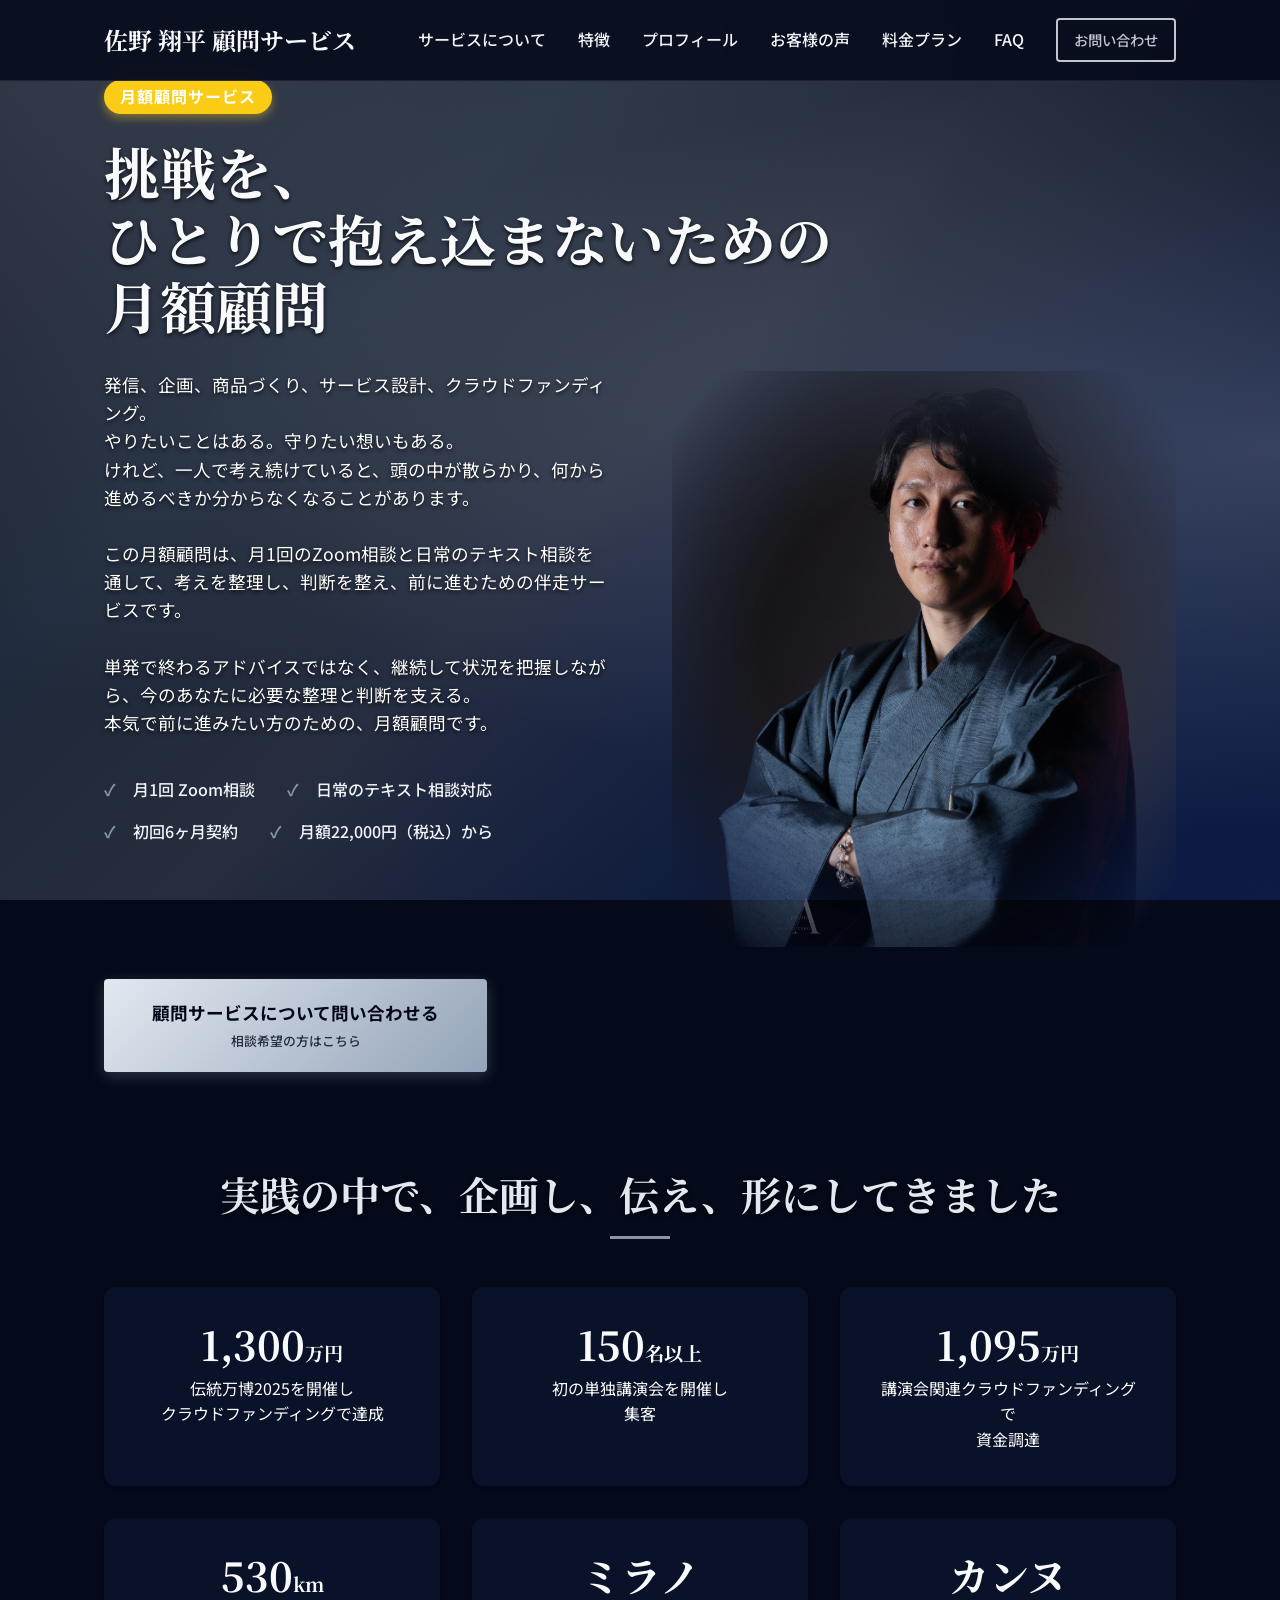
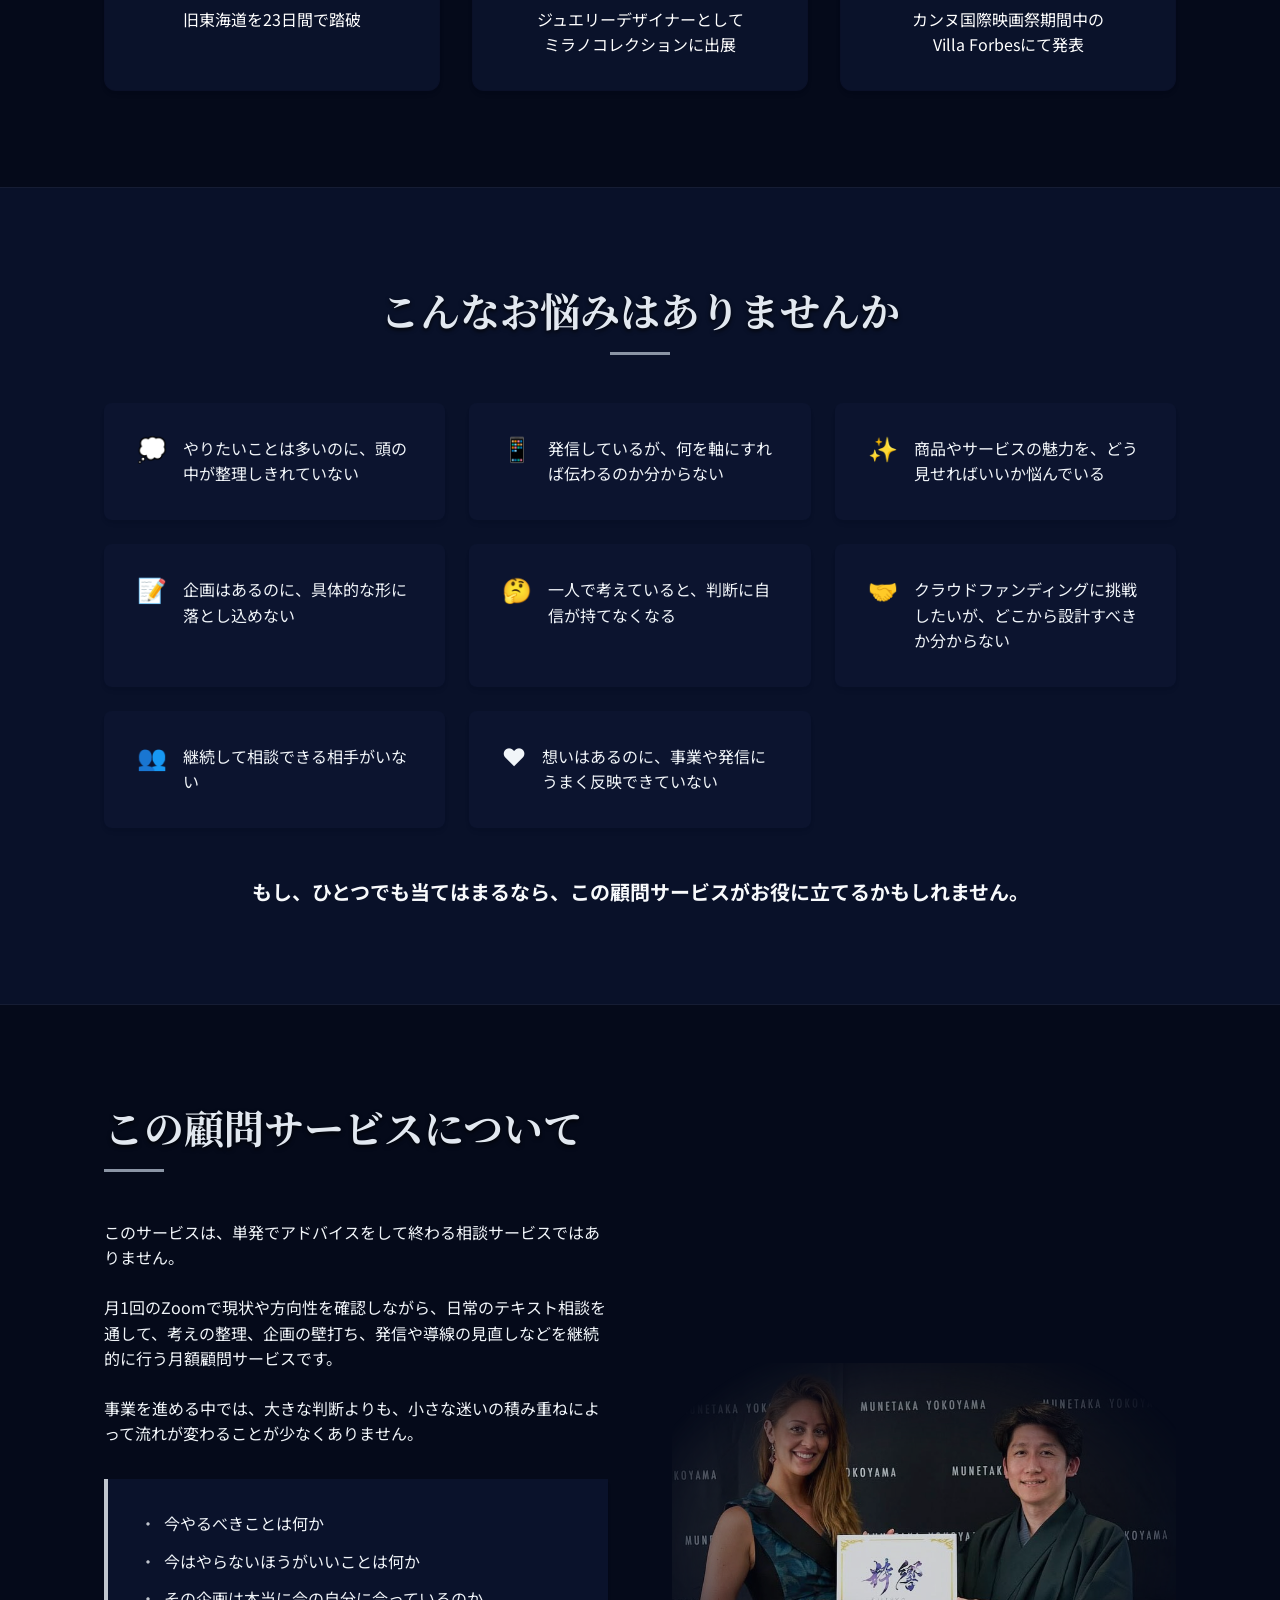
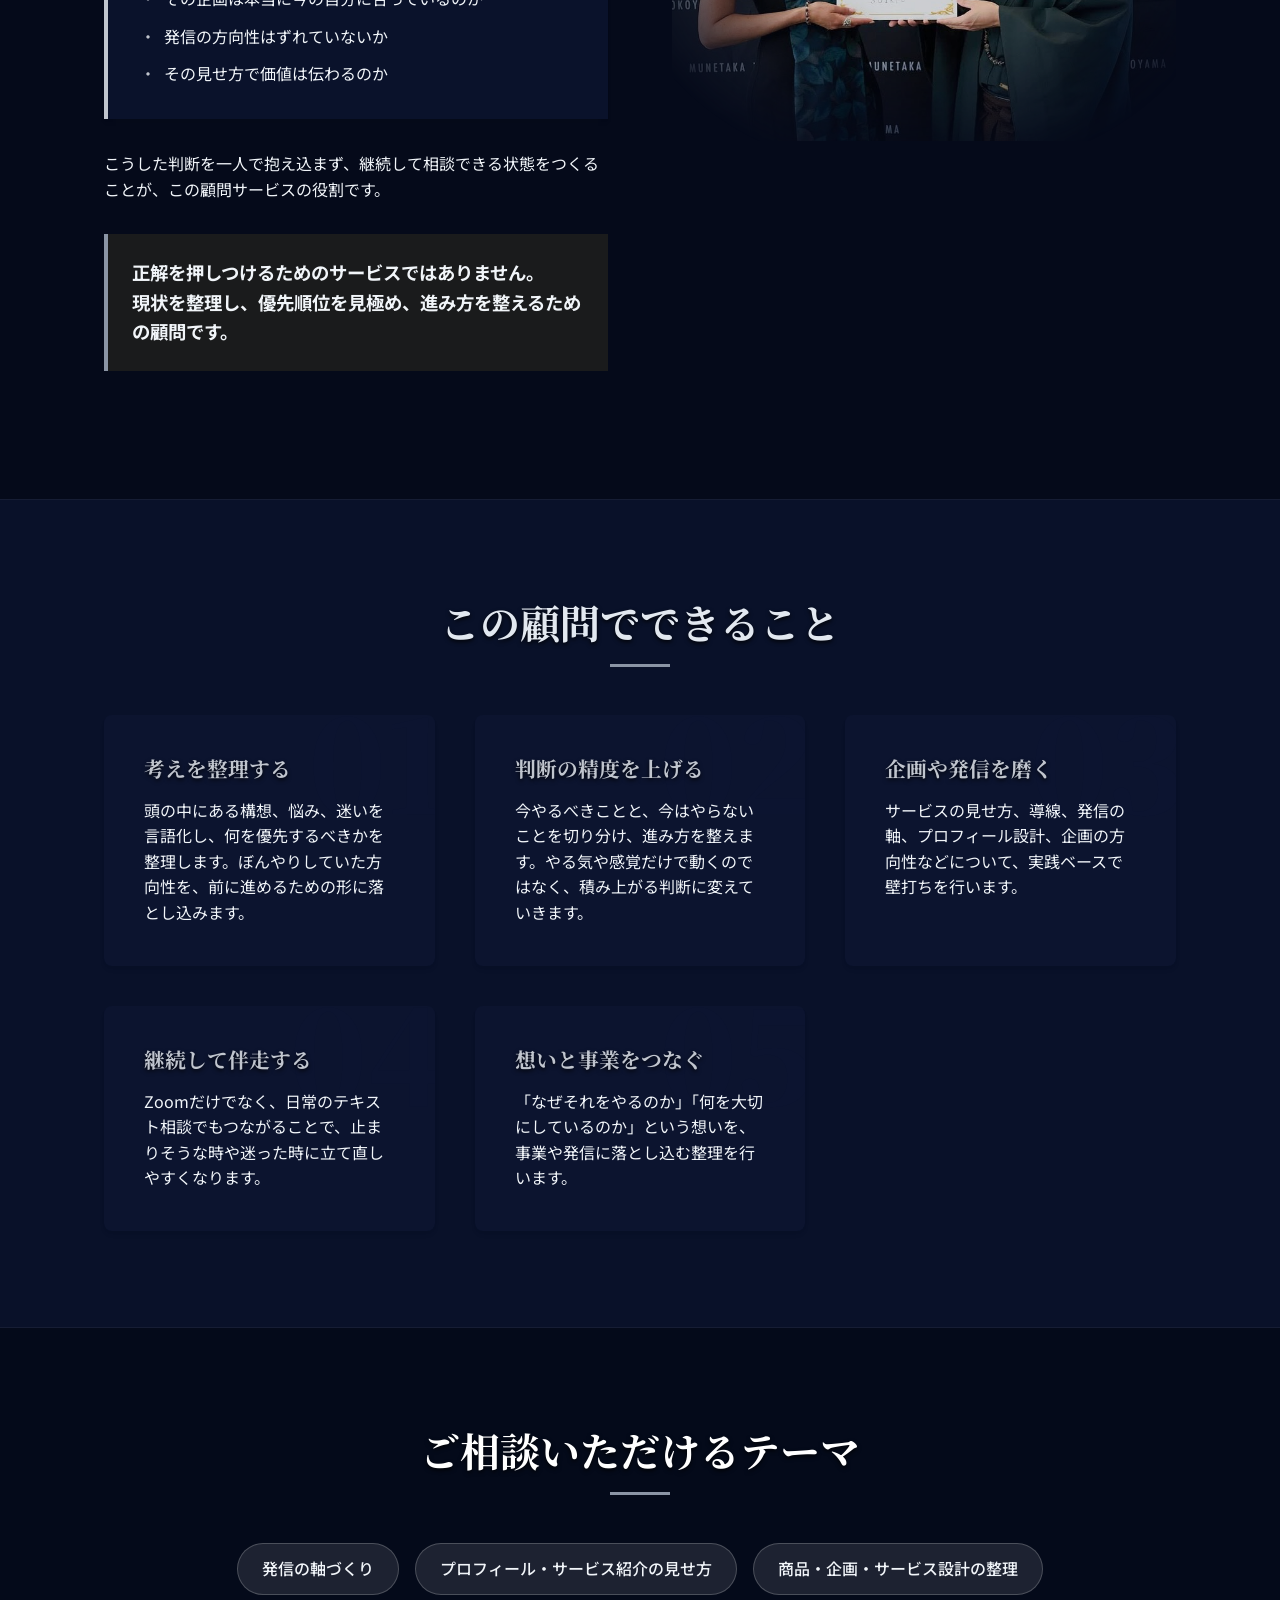
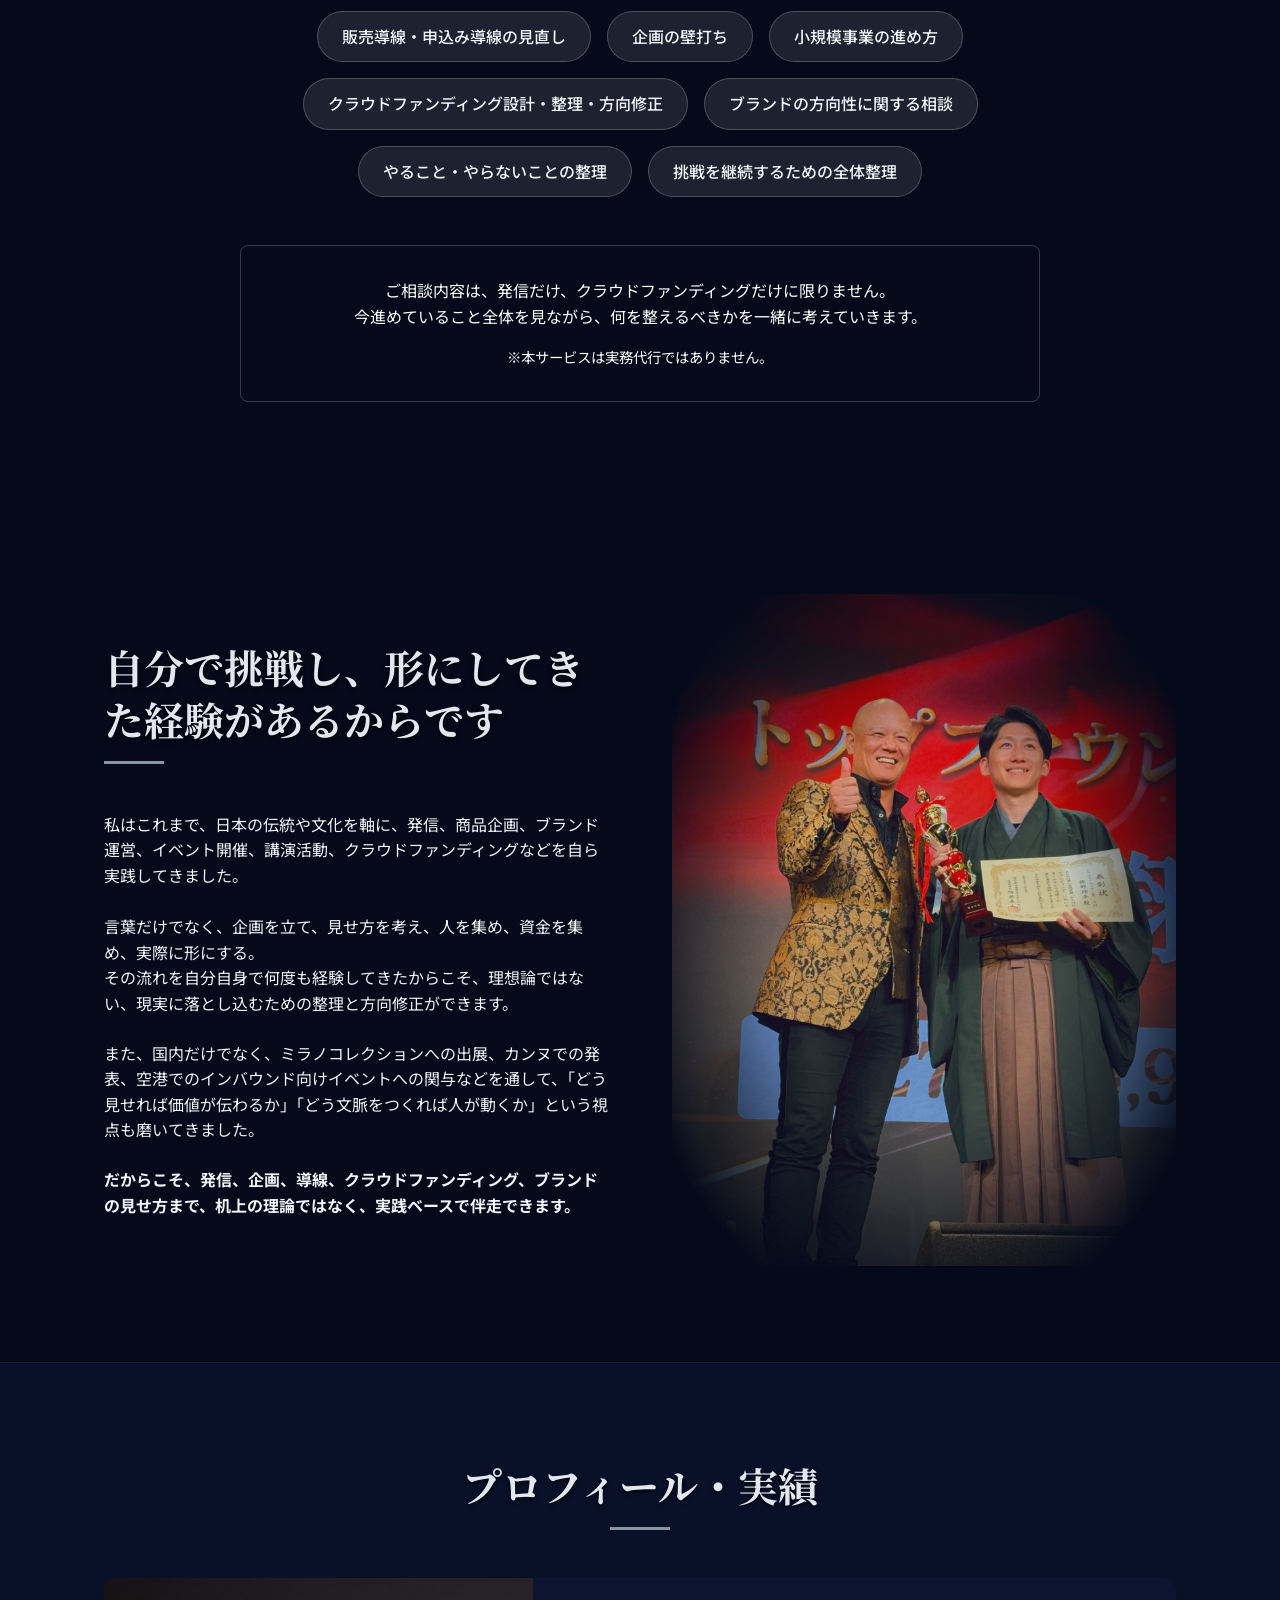
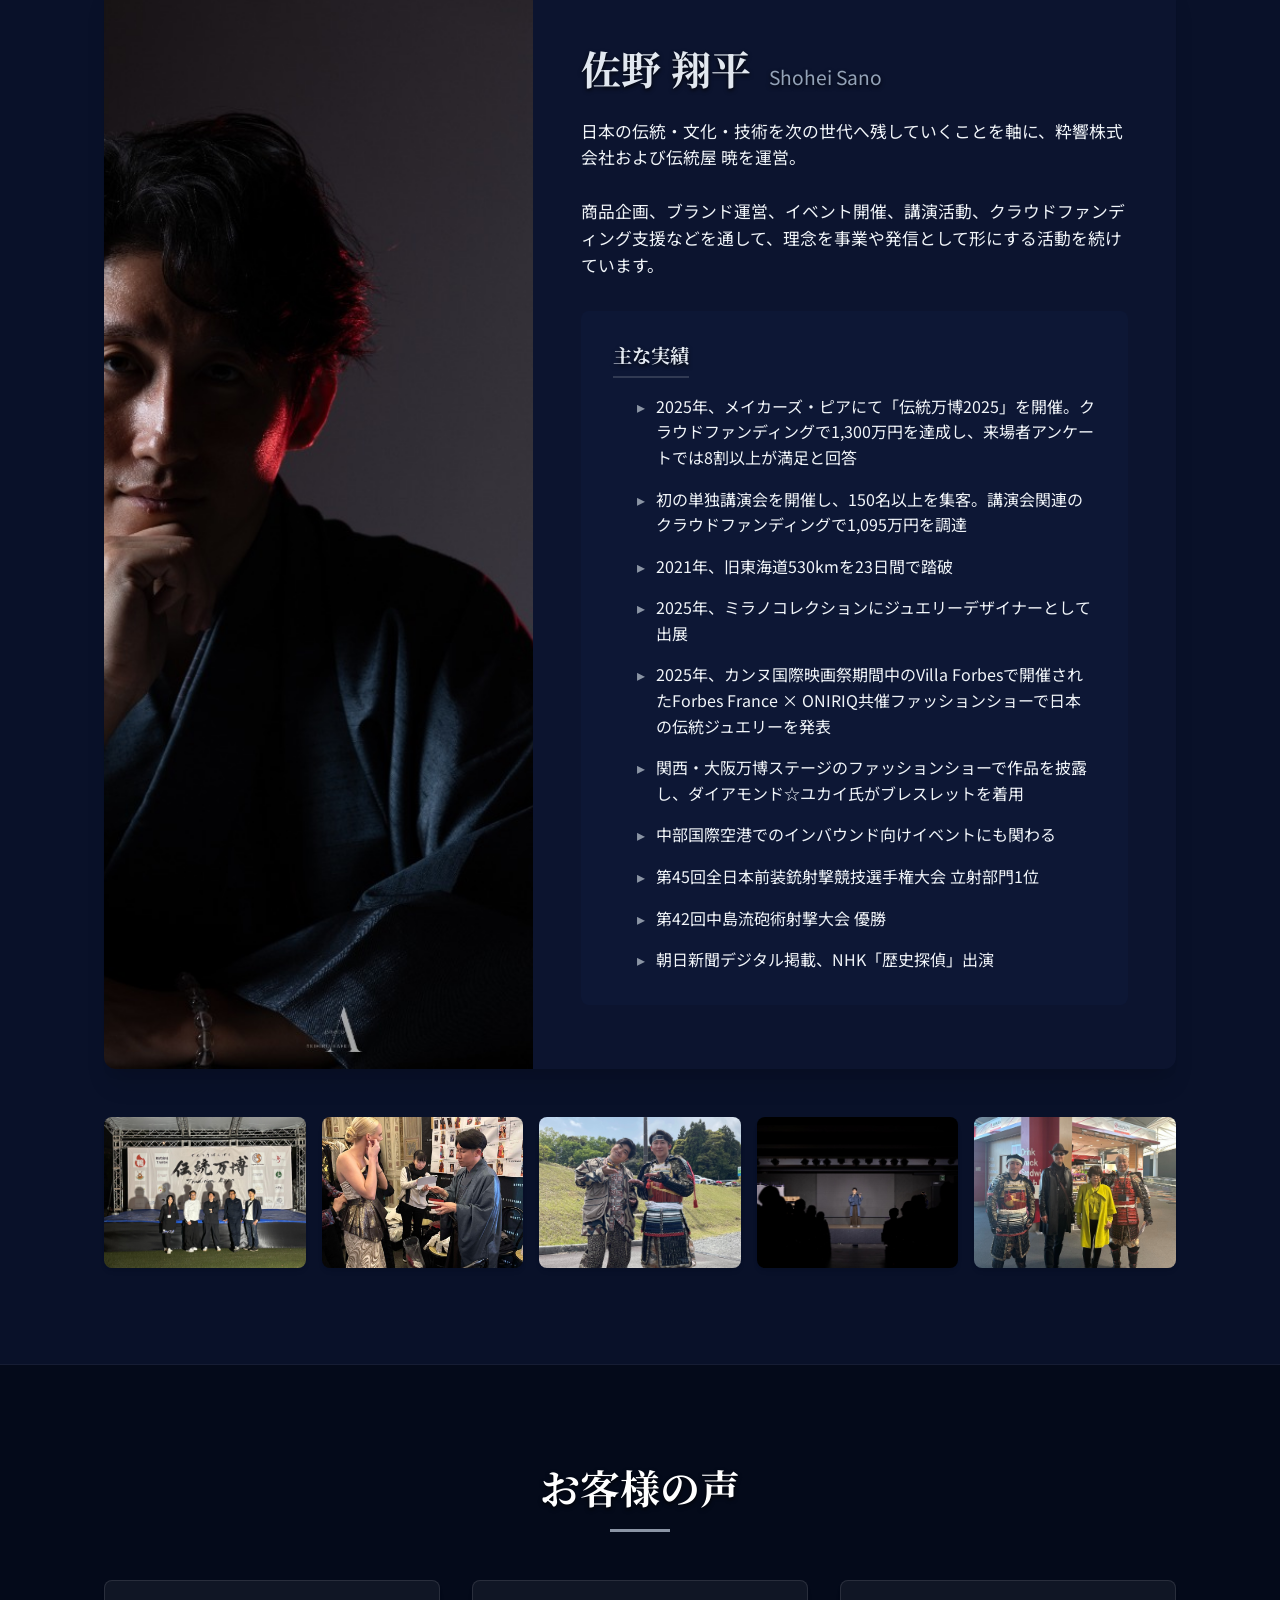
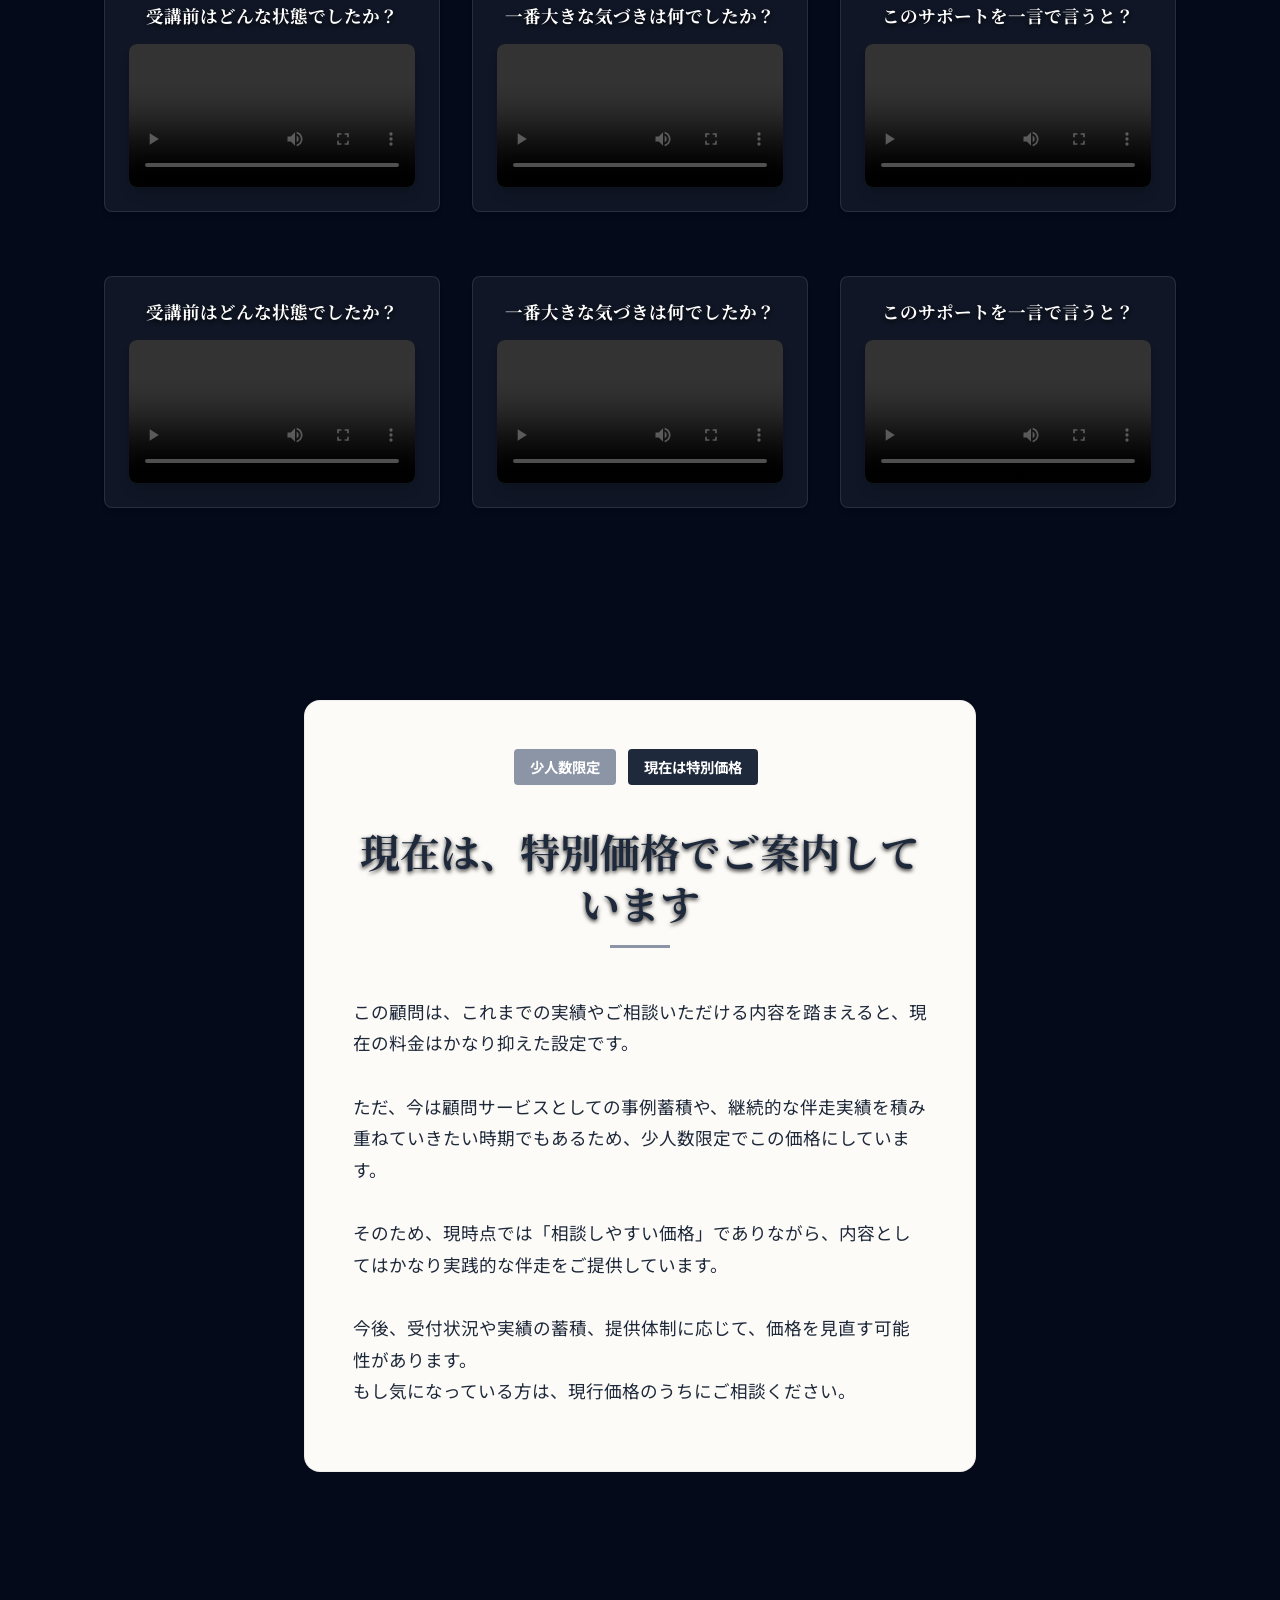
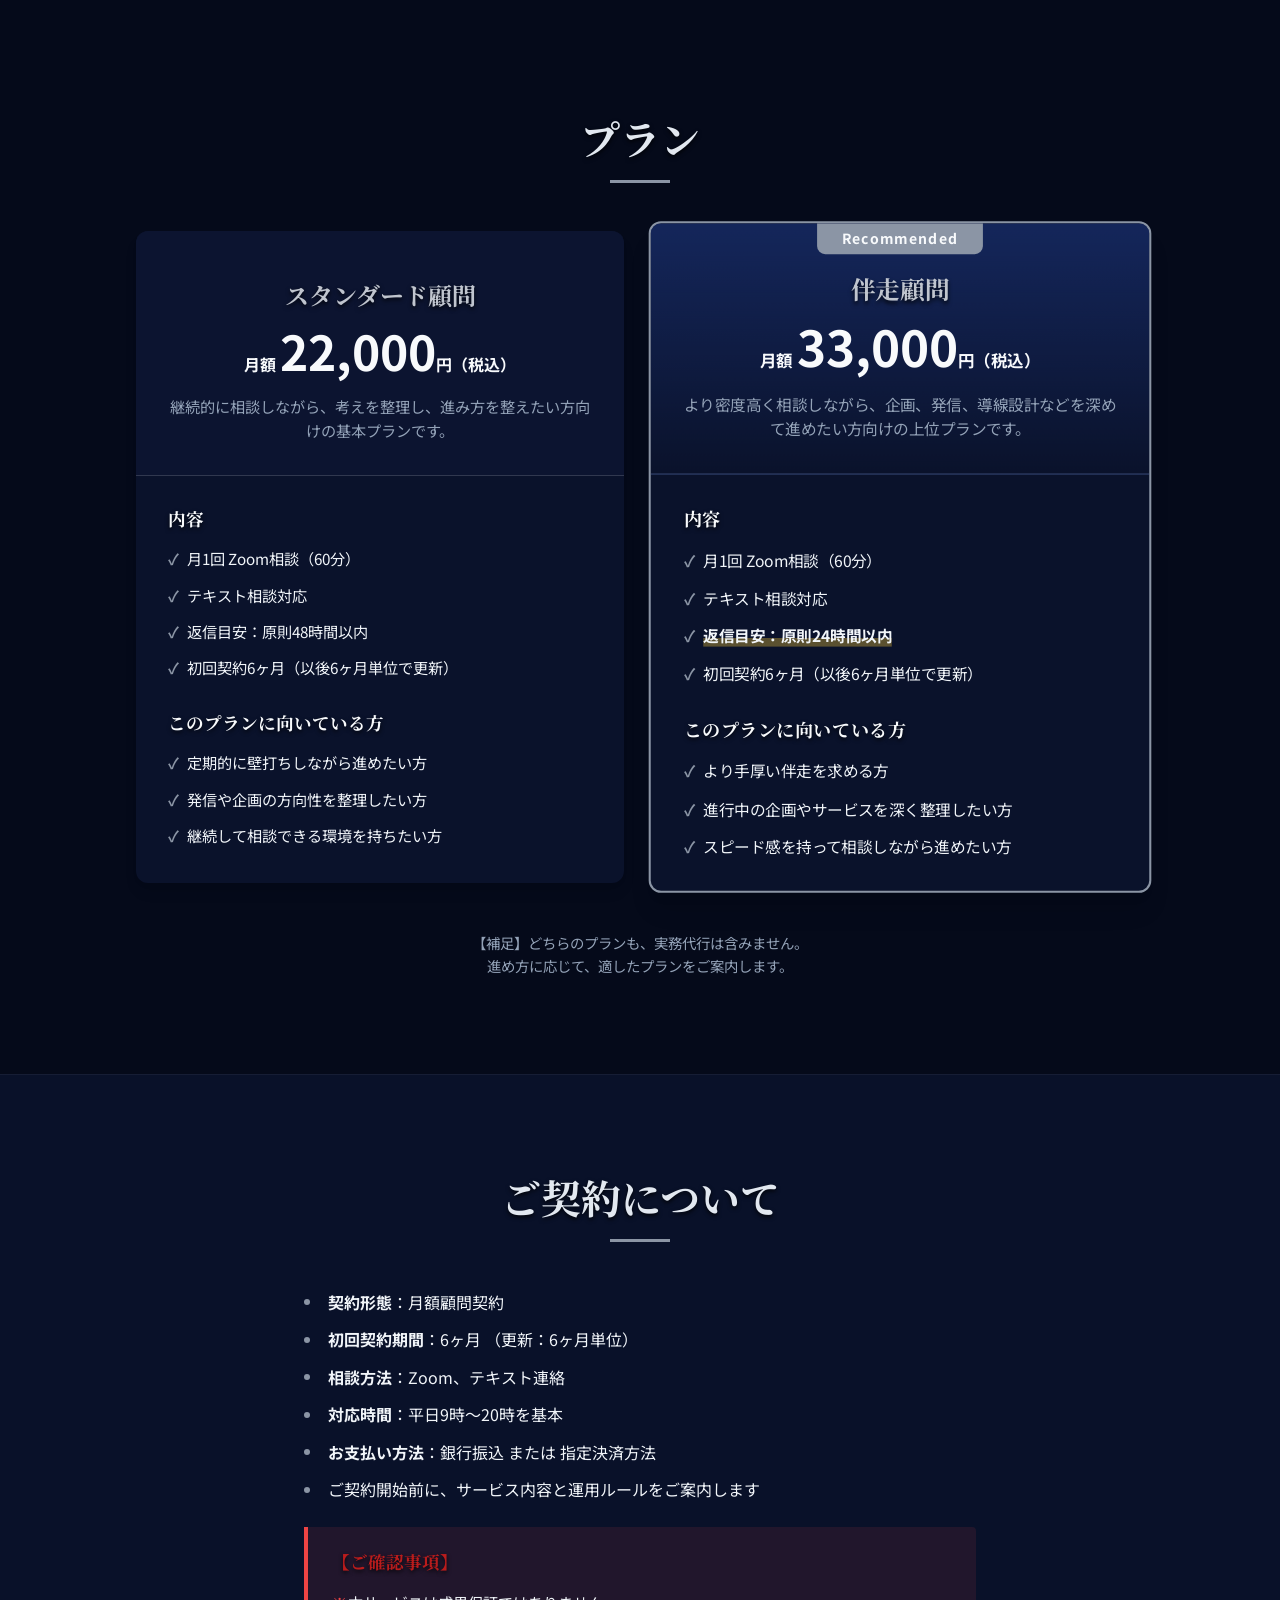
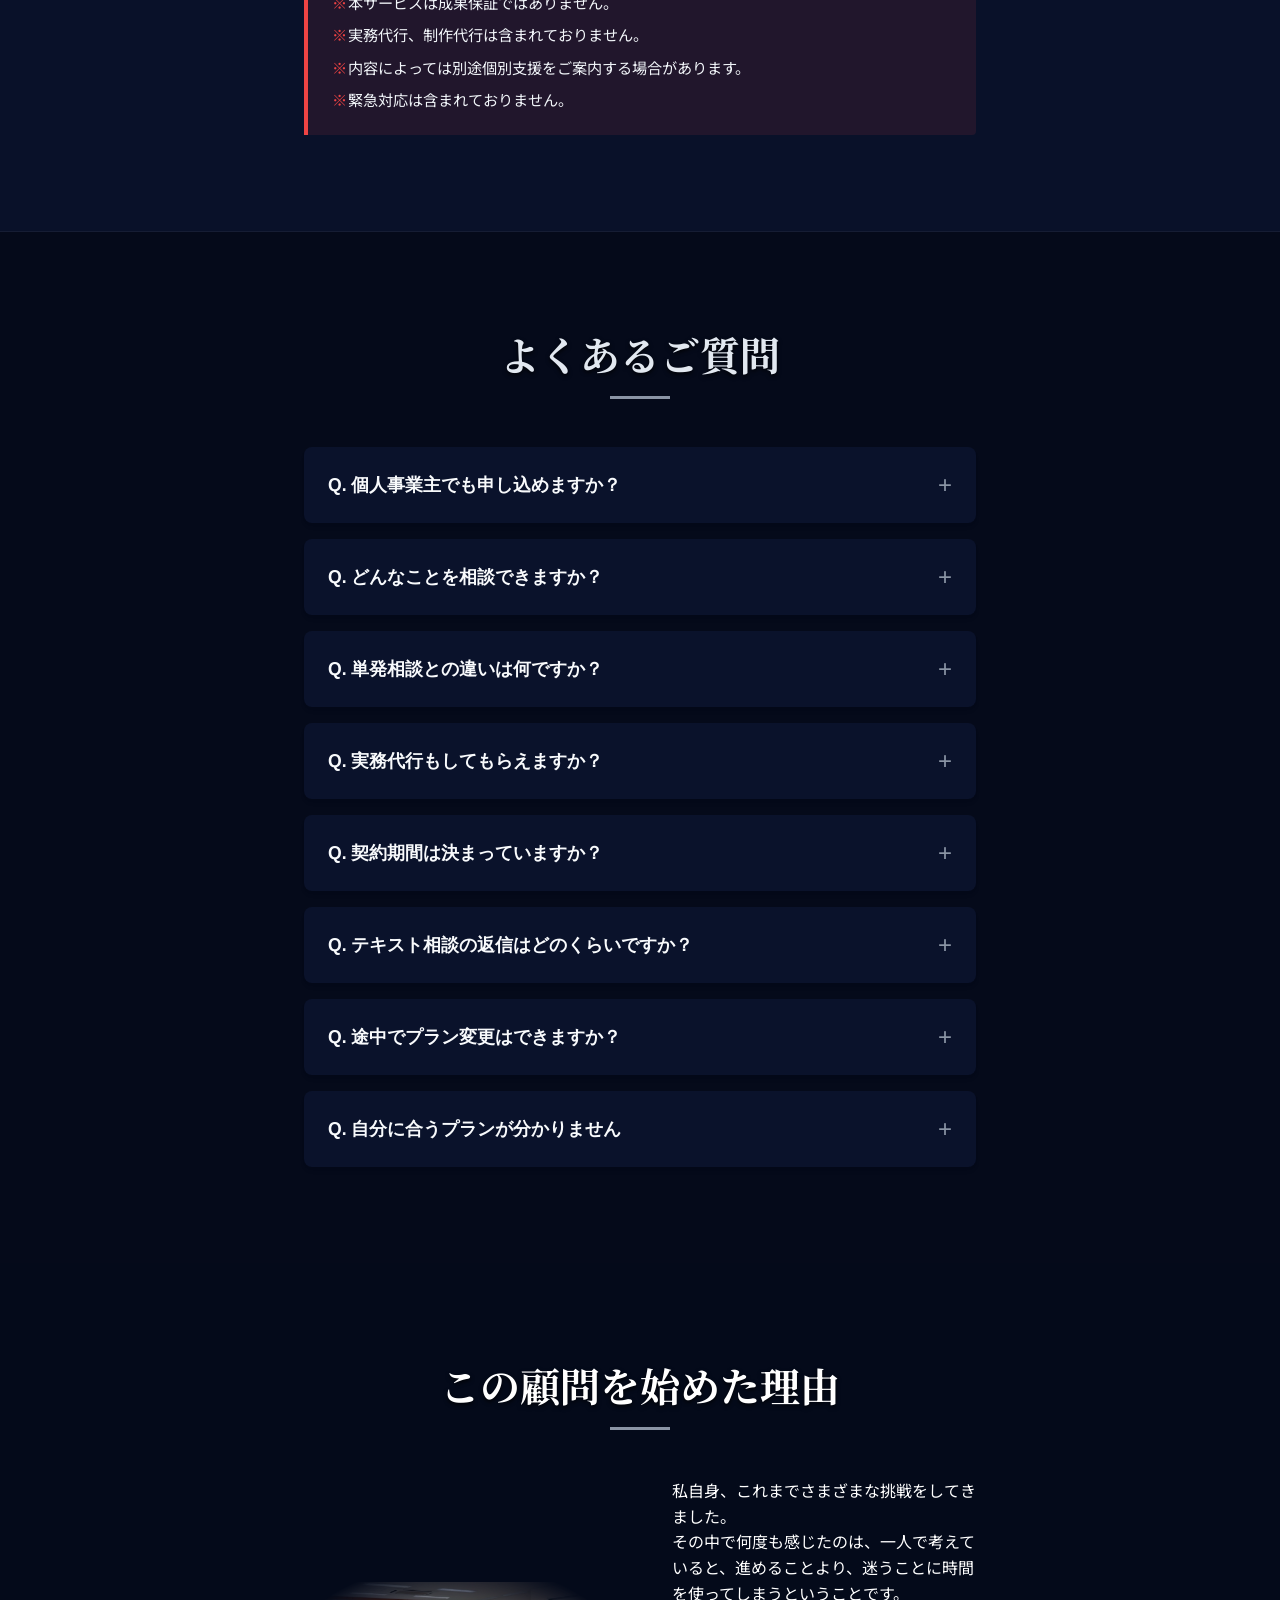
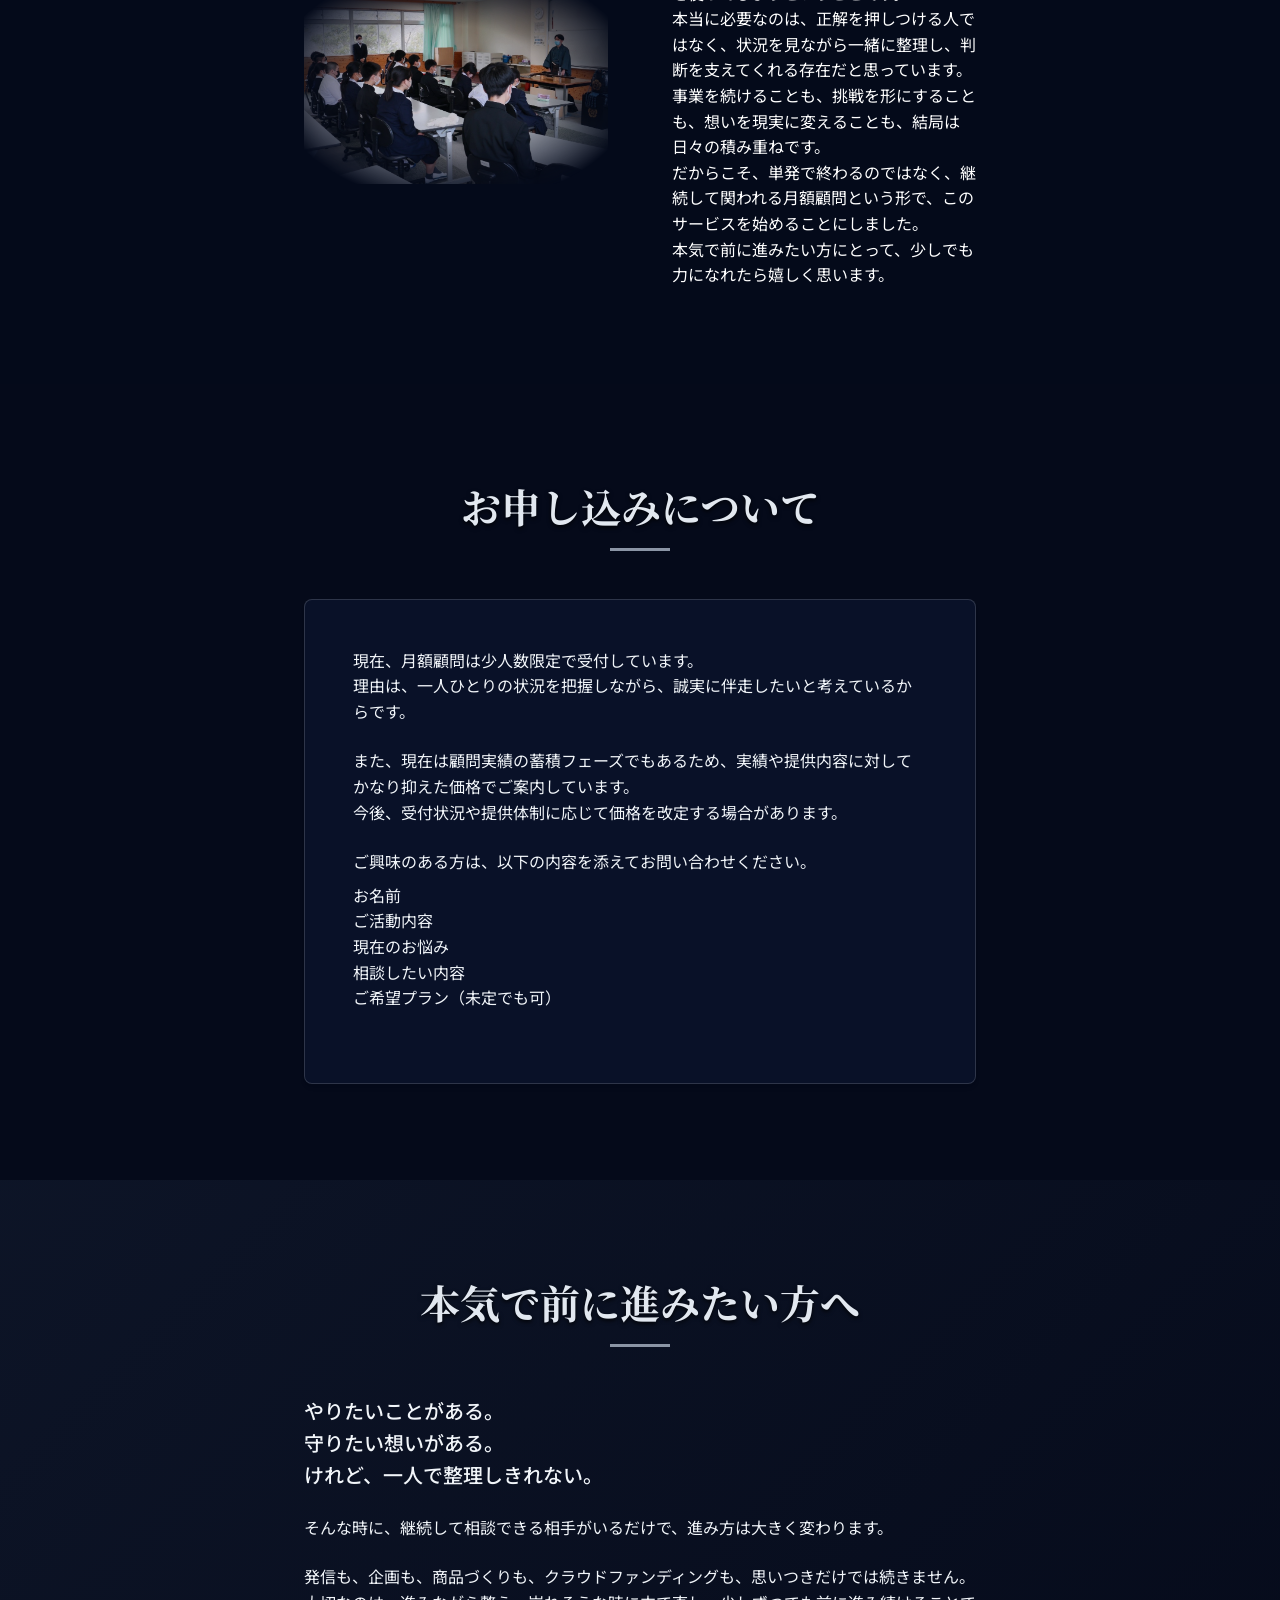
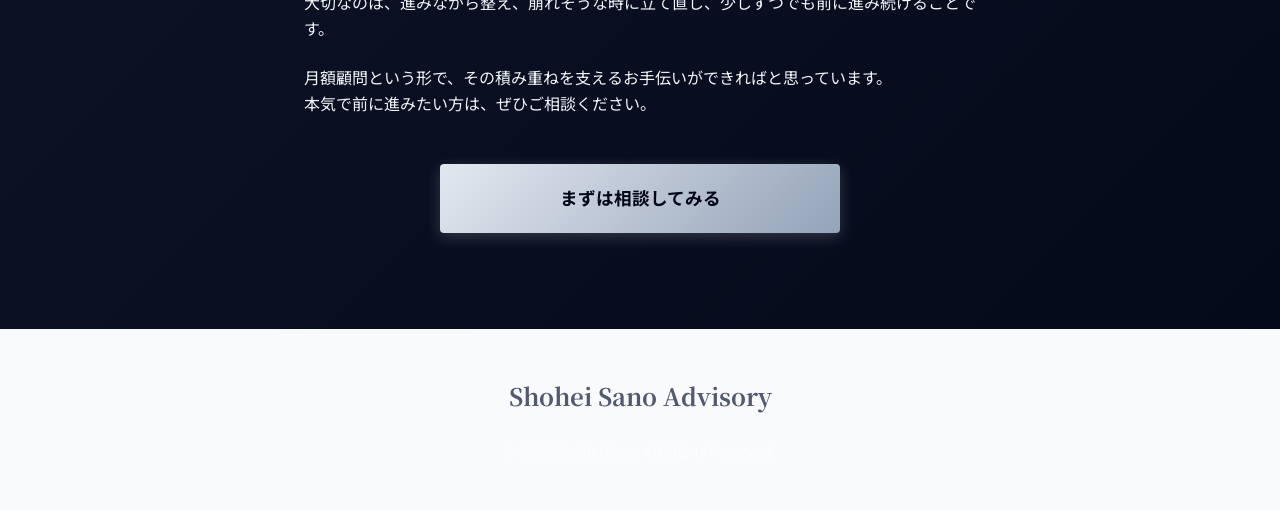
==== commit ec4f7ada: "お客様の声セクションの追加とヘッダーメニューの更新" ====
--- a/index.html
+++ b/index.html
@@ -22,7 +22,9 @@
                 <a href="#about" class="nav-link">サービスについて</a>
                 <a href="#features" class="nav-link">特徴</a>
                 <a href="#profile" class="nav-link">プロフィール</a>
+                <a href="#testimonials" class="nav-link">お客様の声</a>
                 <a href="#plans" class="nav-link">料金プラン</a>
+                <a href="#faq" class="nav-link">FAQ</a>
                 <a href="#contact" class="btn btn-sm btn-outline">お問い合わせ</a>
             </nav>
             <div class="mobile-menu-btn" id="mobile-menu-btn">
@@ -327,6 +329,71 @@
             </div>
         </section>
 
+        <!-- Client Testimonials -->
+        <section id="testimonials" class="testimonials section-padding bg-dark text-white">
+            <div class="container container-sm">
+                <div class="section-header text-center">
+                    <h2 class="section-title">お客様の声</h2>
+                    <div class="title-line mx-auto"></div>
+                </div>
+            </div>
+            <div class="container">    
+                <!-- Client 1 -->
+                <div class="client-testimonial" style="margin-bottom: 4rem;">
+                    <div class="video-grid">
+                        <div class="video-card">
+                            <h4 class="video-title">受講前はどんな状態でしたか？</h4>
+                            <video controls class="w-100 rounded shadow-sm" preload="metadata">
+                                <source src="video/BeforeState1.mp4" type="video/mp4">
+                                お使いのブラウザは動画タグをサポートしていません。
+                            </video>
+                        </div>
+                        <div class="video-card">
+                            <h4 class="video-title">一番大きな気づきは何でしたか？</h4>
+                            <video controls class="w-100 rounded shadow-sm" preload="metadata">
+                                <source src="video/BiggestAwareness1.mp4" type="video/mp4">
+                                お使いのブラウザは動画タグをサポートしていません。
+                            </video>
+                        </div>
+                        <div class="video-card">
+                            <h4 class="video-title">このサポートを一言で言うと？</h4>
+                            <video controls class="w-100 rounded shadow-sm" preload="metadata">
+                                <source src="video/Whatwasthissupport1.mp4" type="video/mp4">
+                                お使いのブラウザは動画タグをサポートしていません。
+                            </video>
+                        </div>
+                    </div>
+                </div>
+
+                <!-- Client 2 -->
+                <div class="client-testimonial">
+                    <div class="video-grid">
+                        <div class="video-card">
+                            <h4 class="video-title">受講前はどんな状態でしたか？</h4>
+                            <video controls class="w-100 rounded shadow-sm" preload="metadata">
+                                <source src="video/BeforeState2.mp4" type="video/mp4">
+                                お使いのブラウザは動画タグをサポートしていません。
+                            </video>
+                        </div>
+                        <div class="video-card">
+                            <h4 class="video-title">一番大きな気づきは何でしたか？</h4>
+                            <video controls class="w-100 rounded shadow-sm" preload="metadata">
+                                <source src="video/BiggestAwareness2.mp4" type="video/mp4">
+                                お使いのブラウザは動画タグをサポートしていません。
+                            </video>
+                        </div>
+                        <div class="video-card">
+                            <h4 class="video-title">このサポートを一言で言うと？</h4>
+                            <video controls class="w-100 rounded shadow-sm" preload="metadata">
+                                <source src="video/Whatwasthissupport2.mp4" type="video/mp4">
+                                お使いのブラウザは動画タグをサポートしていません。
+                            </video>
+                        </div>
+                    </div>
+                </div>
+            </div>
+        </section>
+
         <!-- 9. Special Pricing Intro -->
         <section class="special-pricing section-padding pb-0">
             <div class="container container-sm text-center">
@@ -443,7 +510,7 @@
         </section>
 
         <!-- 12. FAQ -->
-        <section class="faq section-padding">
+        <section id="faq" class="faq section-padding">
             <div class="container container-sm">
                 <div class="section-header text-center">
                     <h2 class="section-title">よくあるご質問</h2>
--- a/css/style.css
+++ b/css/style.css
@@ -1140,6 +1140,40 @@
 }
 
 
+/* Testimonials Video Grid */
+.video-grid {
+  display: grid;
+  grid-template-columns: repeat(auto-fit, minmax(280px, 1fr));
+  gap: 2rem;
+}
+.video-card {
+  background: var(--bg-light);
+  padding: 1.5rem;
+  border-radius: 8px;
+  box-shadow: var(--shadow-sm);
+  border: 1px solid rgba(255,255,255,0.1);
+  display: flex;
+  flex-direction: column;
+}
+.bg-dark .video-card {
+  background: rgba(255, 255, 255, 0.05); /* slightly lighter for contrast */
+}
+.video-title {
+  font-size: 1.1rem;
+  margin-bottom: 1rem;
+  color: var(--text-light);
+  text-align: center;
+  flex-grow: 1;
+}
+.video-card video {
+  border-radius: 8px;
+  box-shadow: var(--shadow-md);
+  margin-top: auto;
+  outline: none;
+  background: #000;
+}
+.rounded { border-radius: 8px; }
+
 /* Responsive */
 @media (max-width: 992px) {
   .split-layout {
@@ -1168,10 +1202,17 @@
     left: -100%;
     width: 100%;
     height: calc(100vh - 80px);
-    background: rgba(255, 255, 255, 0.98);
+    background: rgba(13, 22, 51, 0.98); /* Deep Navy matching the site theme */
     flex-direction: column;
     justify-content: center;
     transition: var(--transition);
+    z-index: 1001;
+  }
+  
+  .header-nav .nav-link {
+    color: var(--text-light); /* Enforce white text */
+    font-size: 1.25rem;
+    padding: 1rem 0;
   }
   
   .header-nav.active {
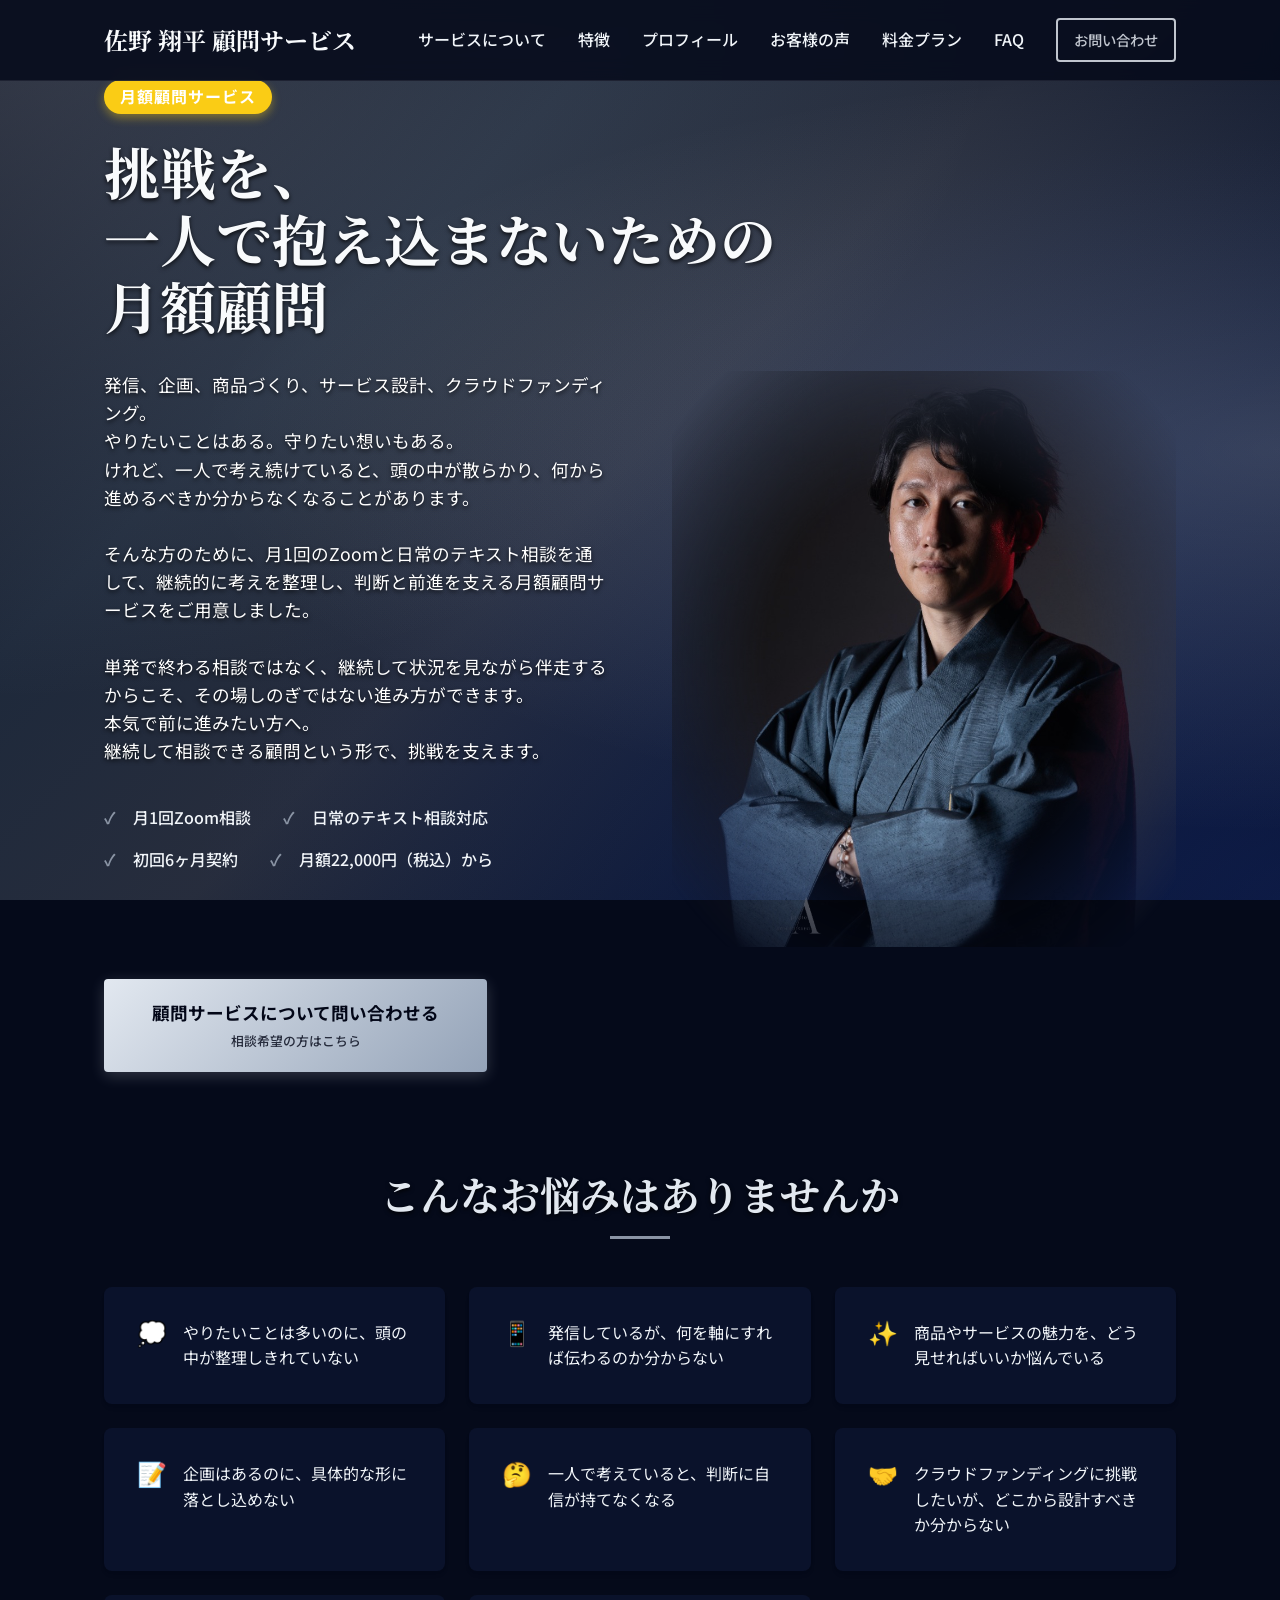
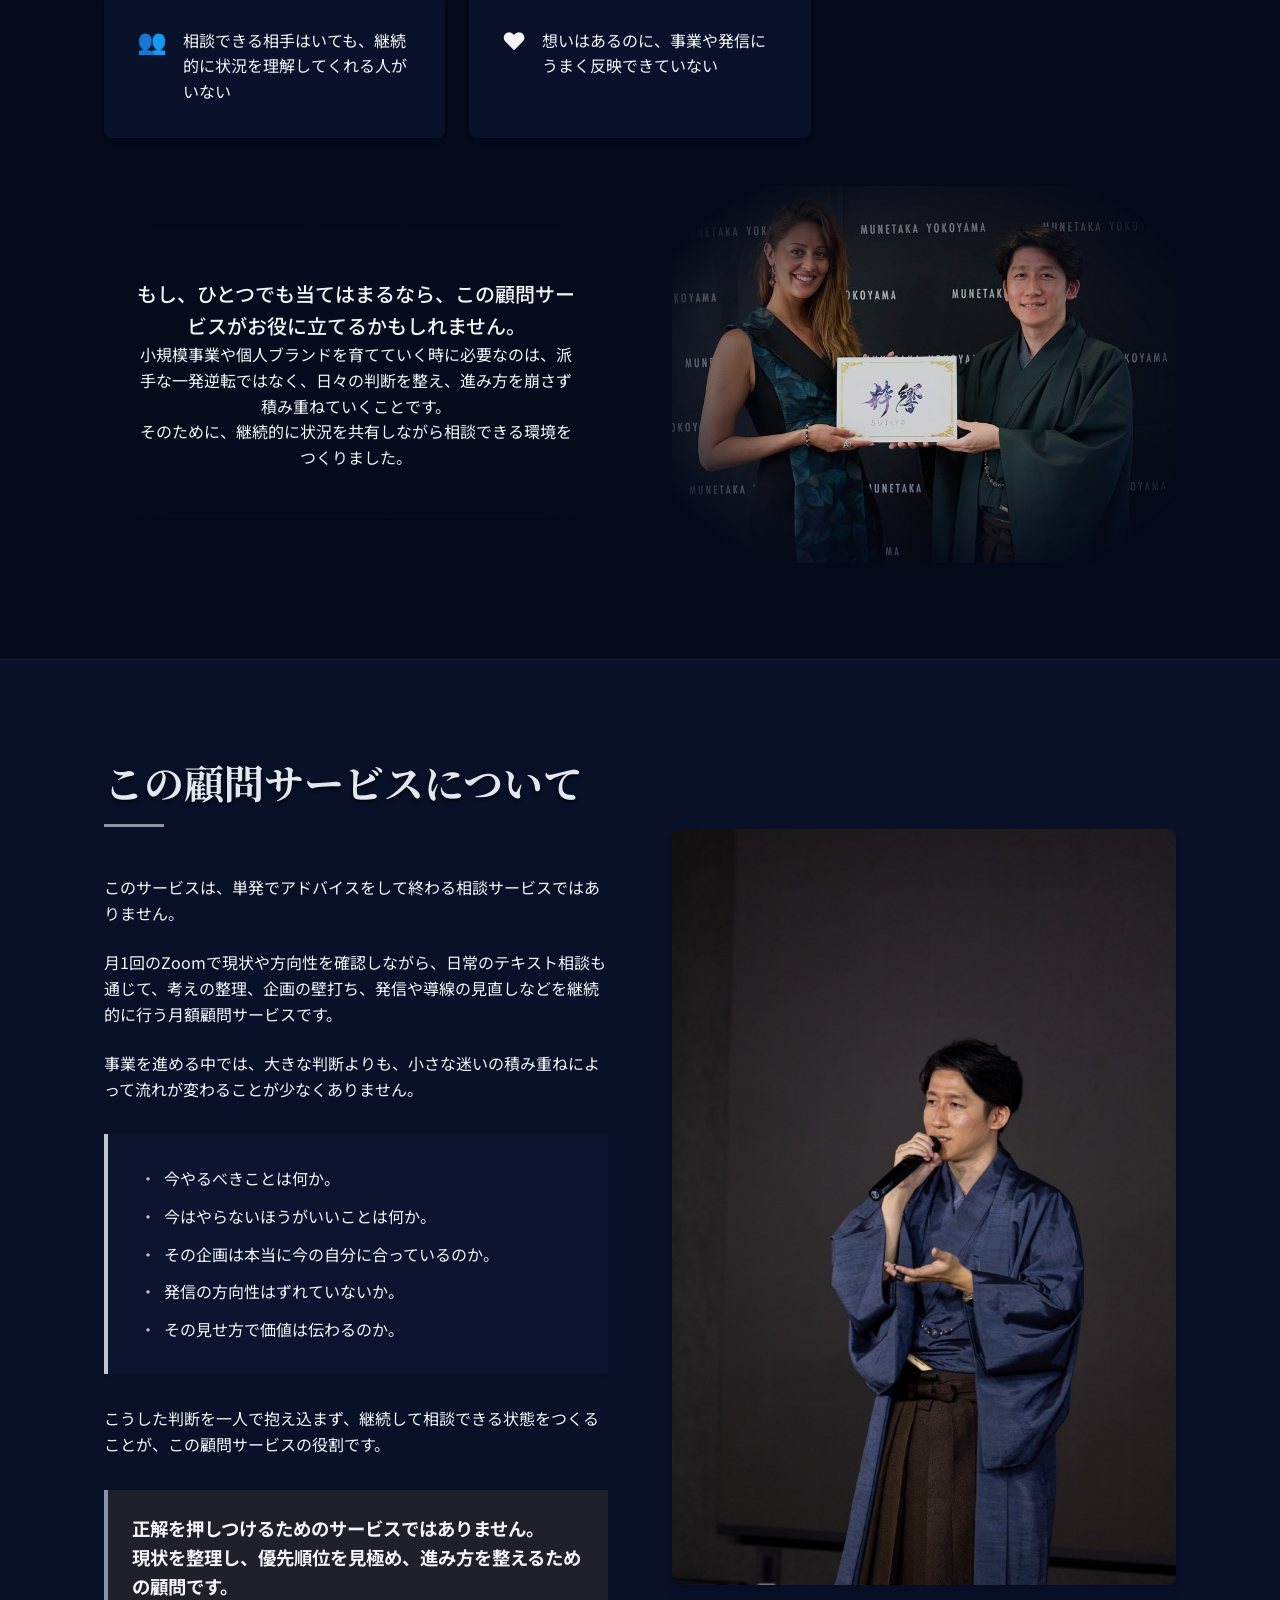
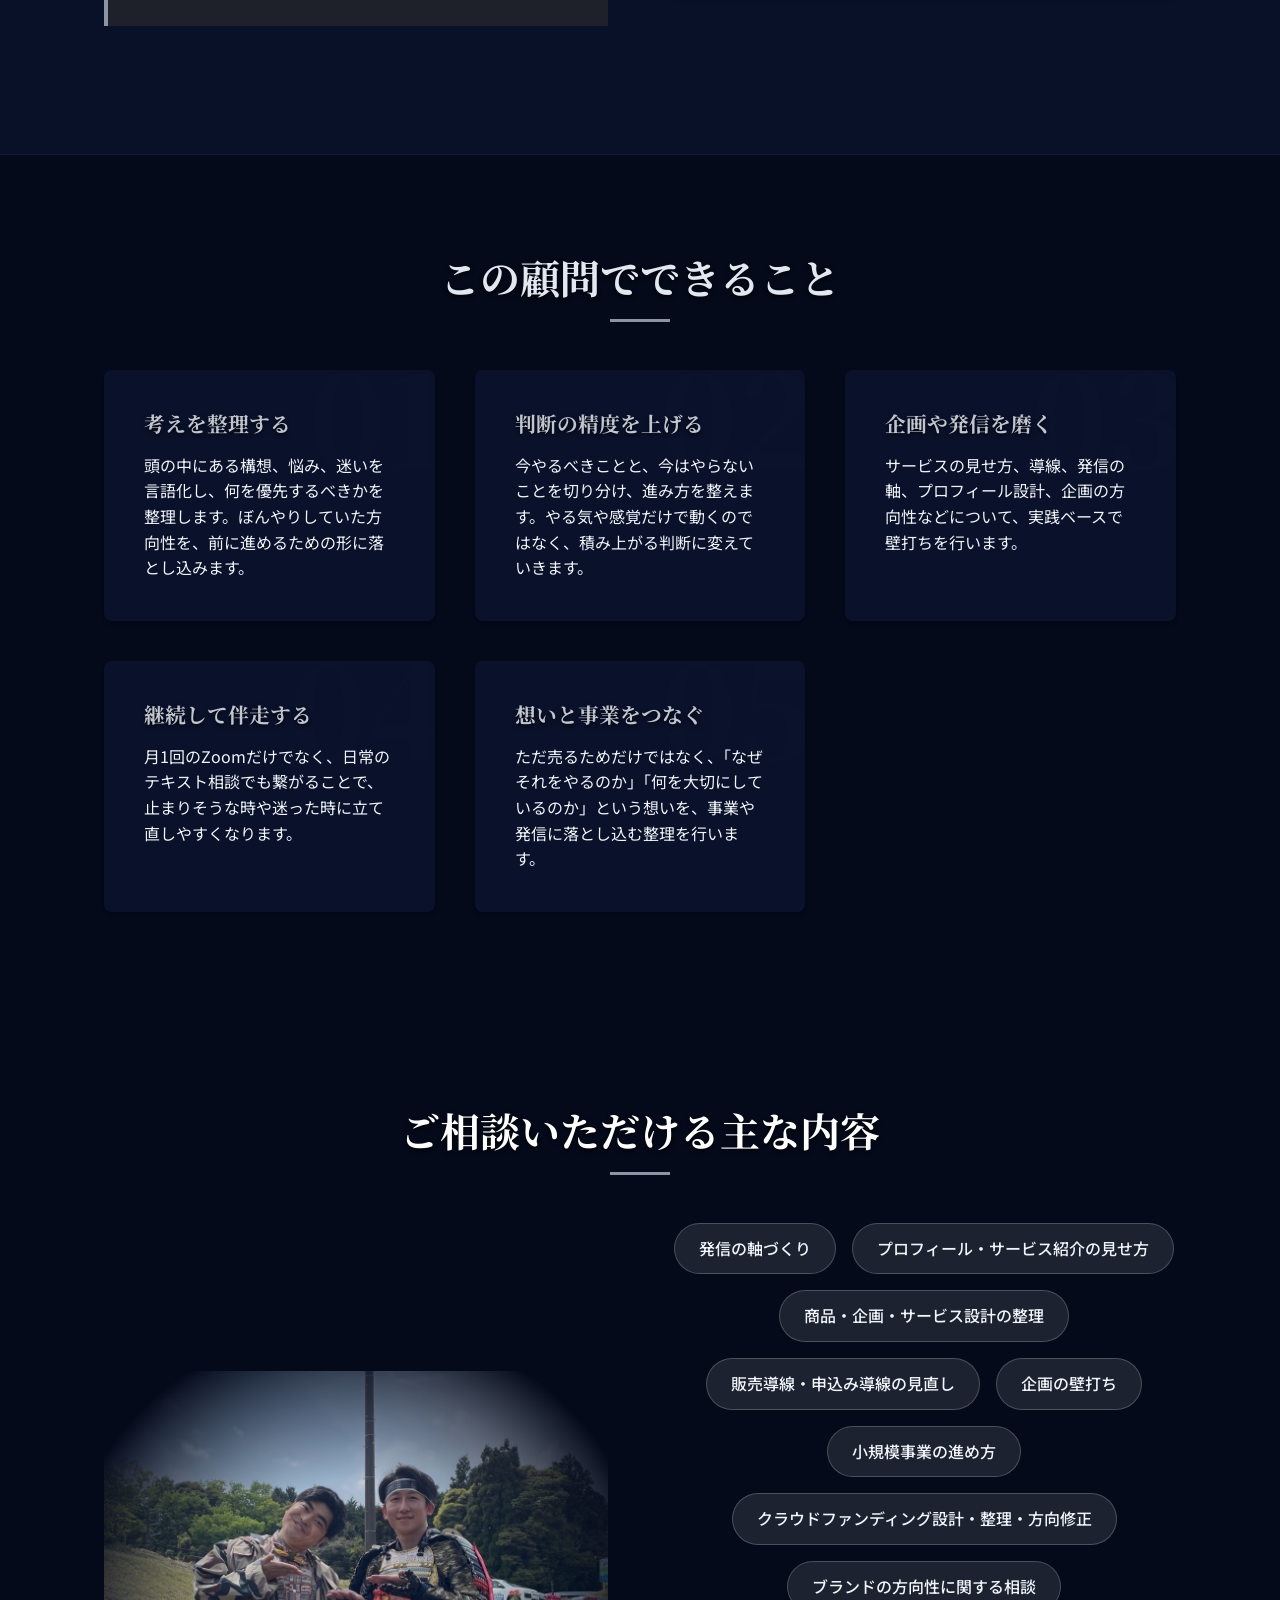
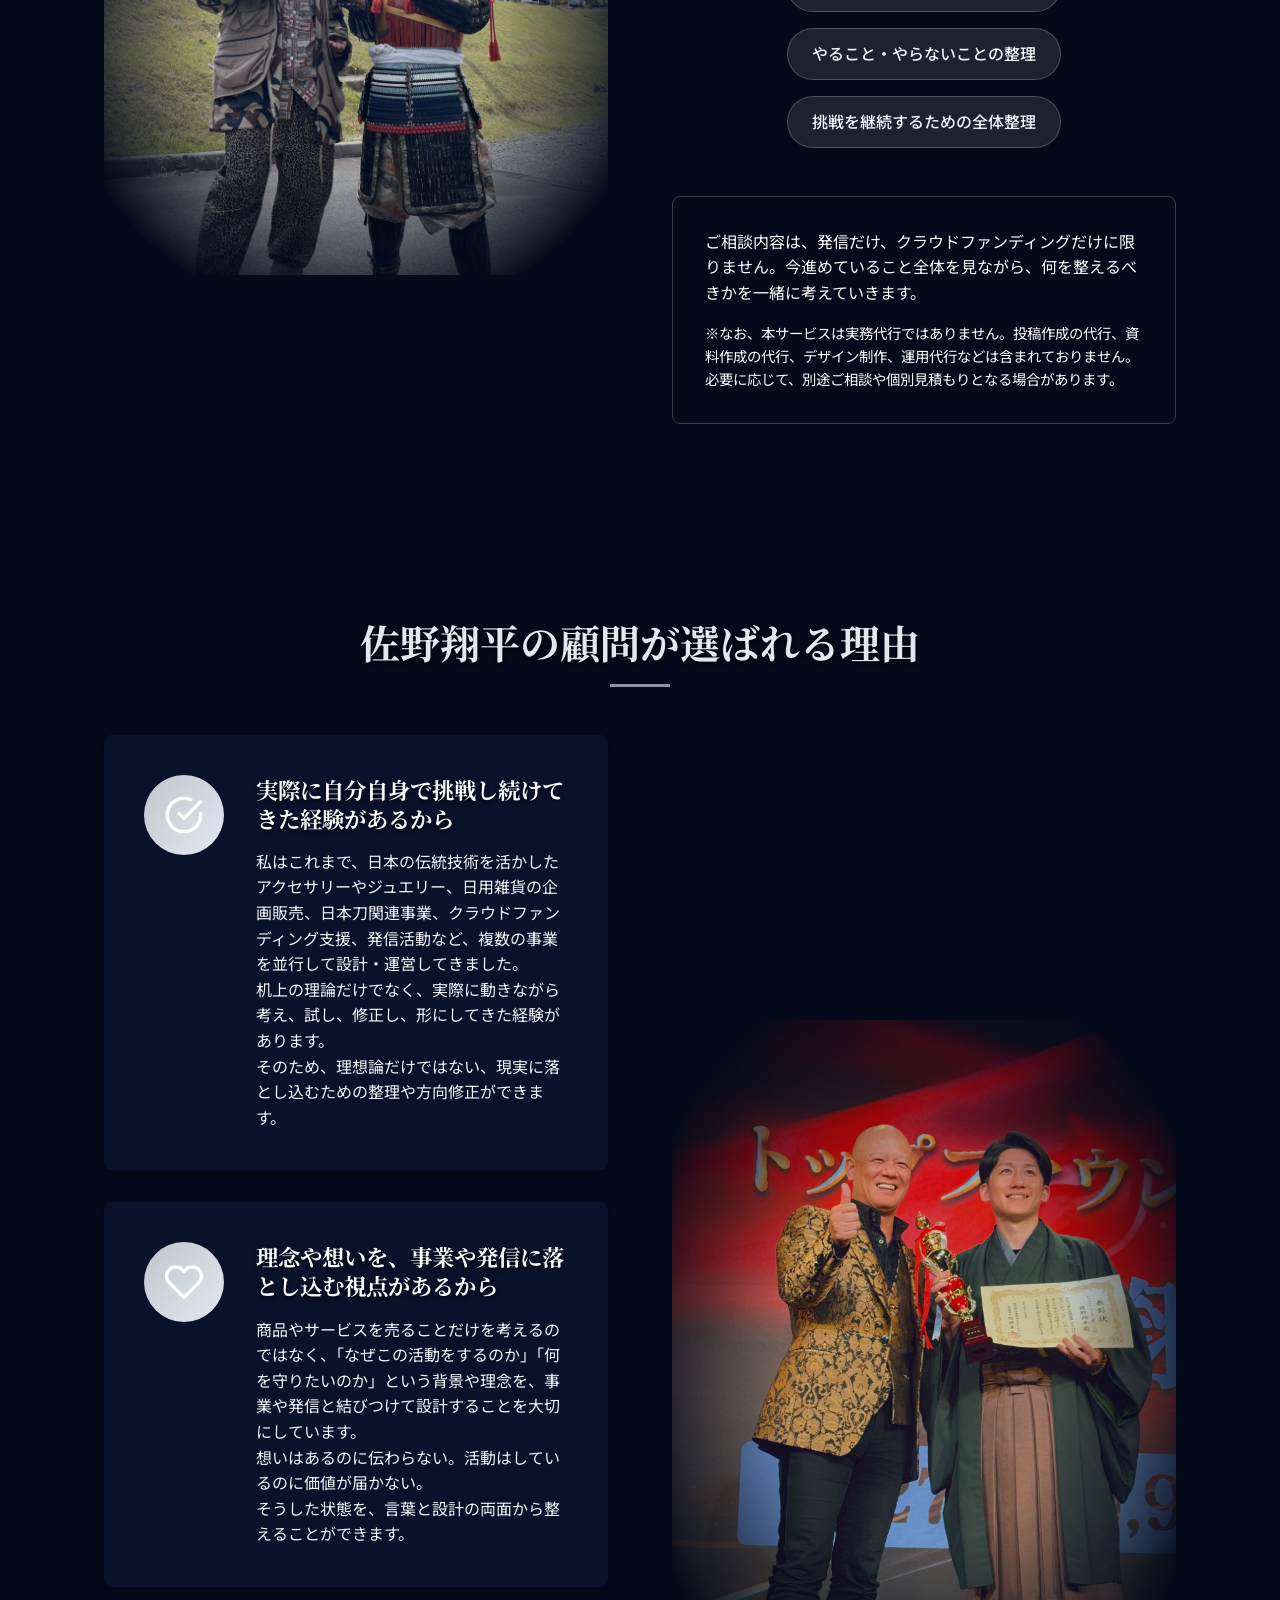
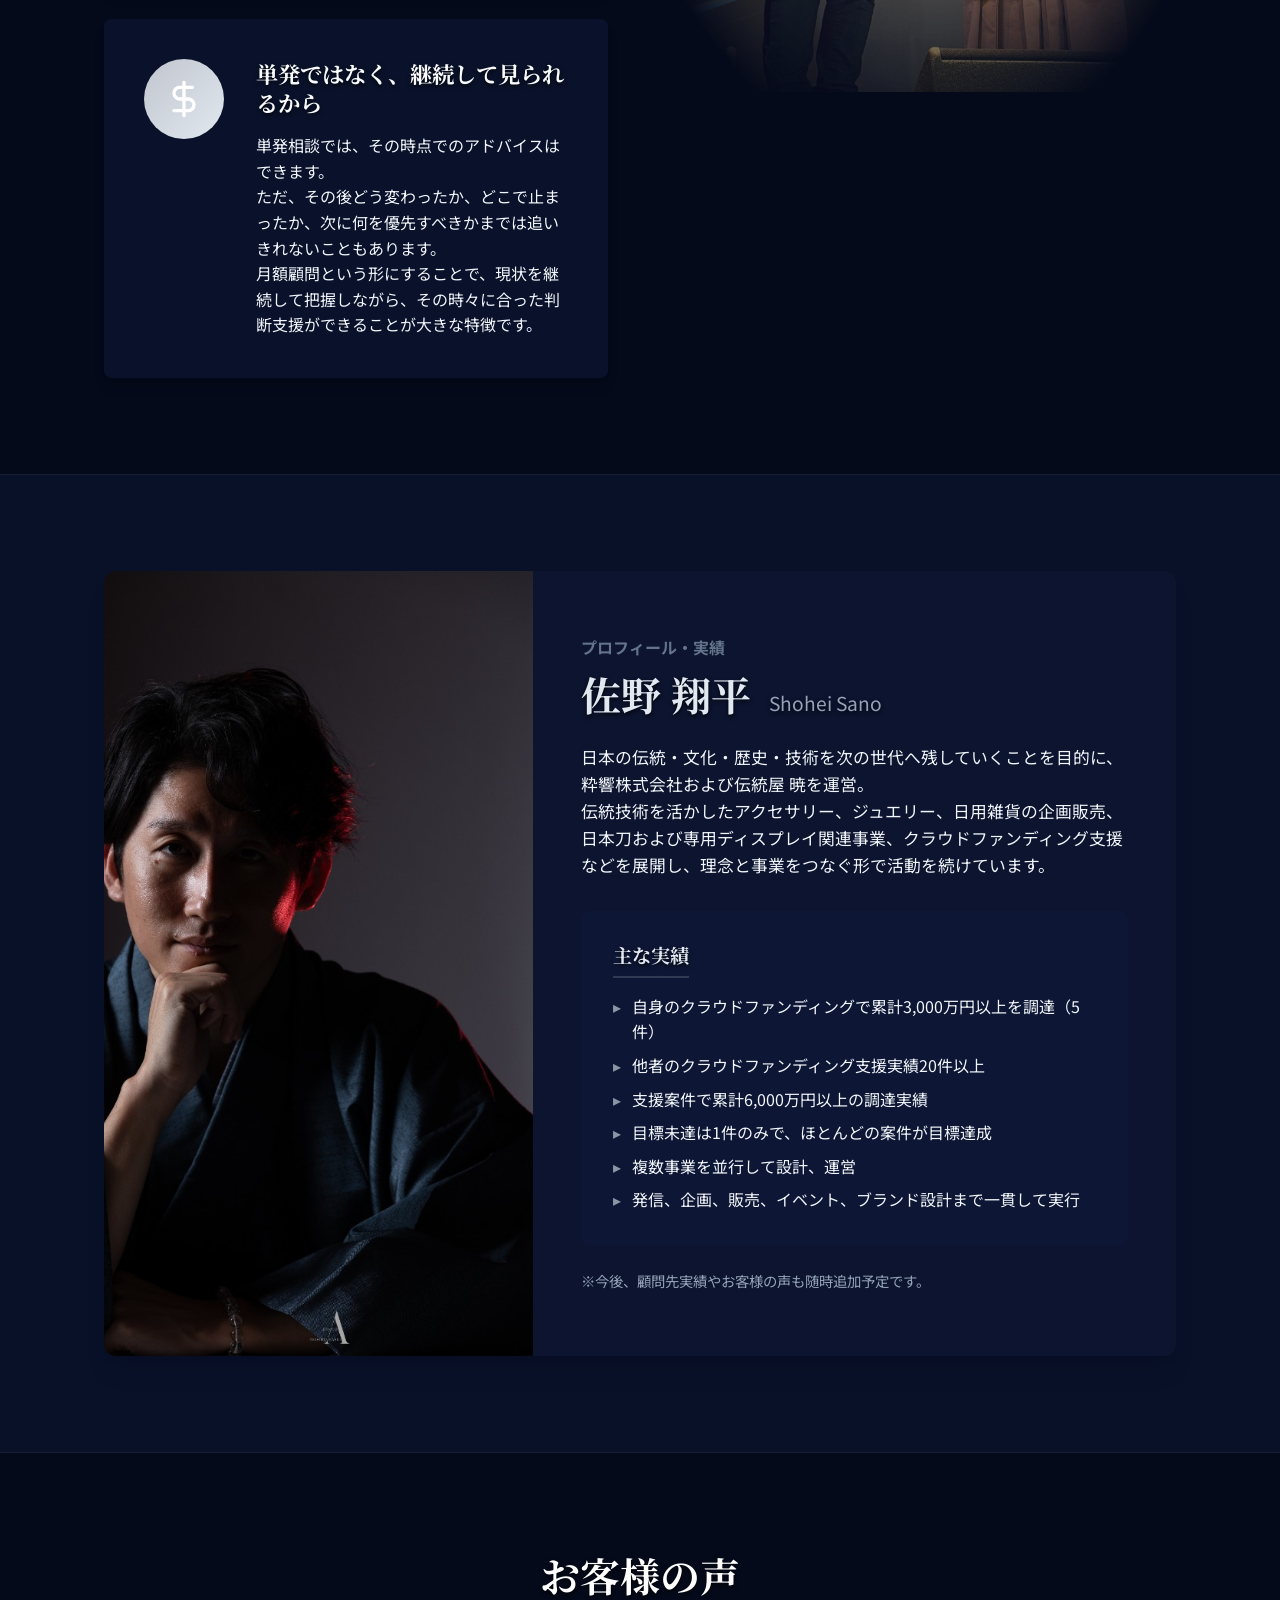
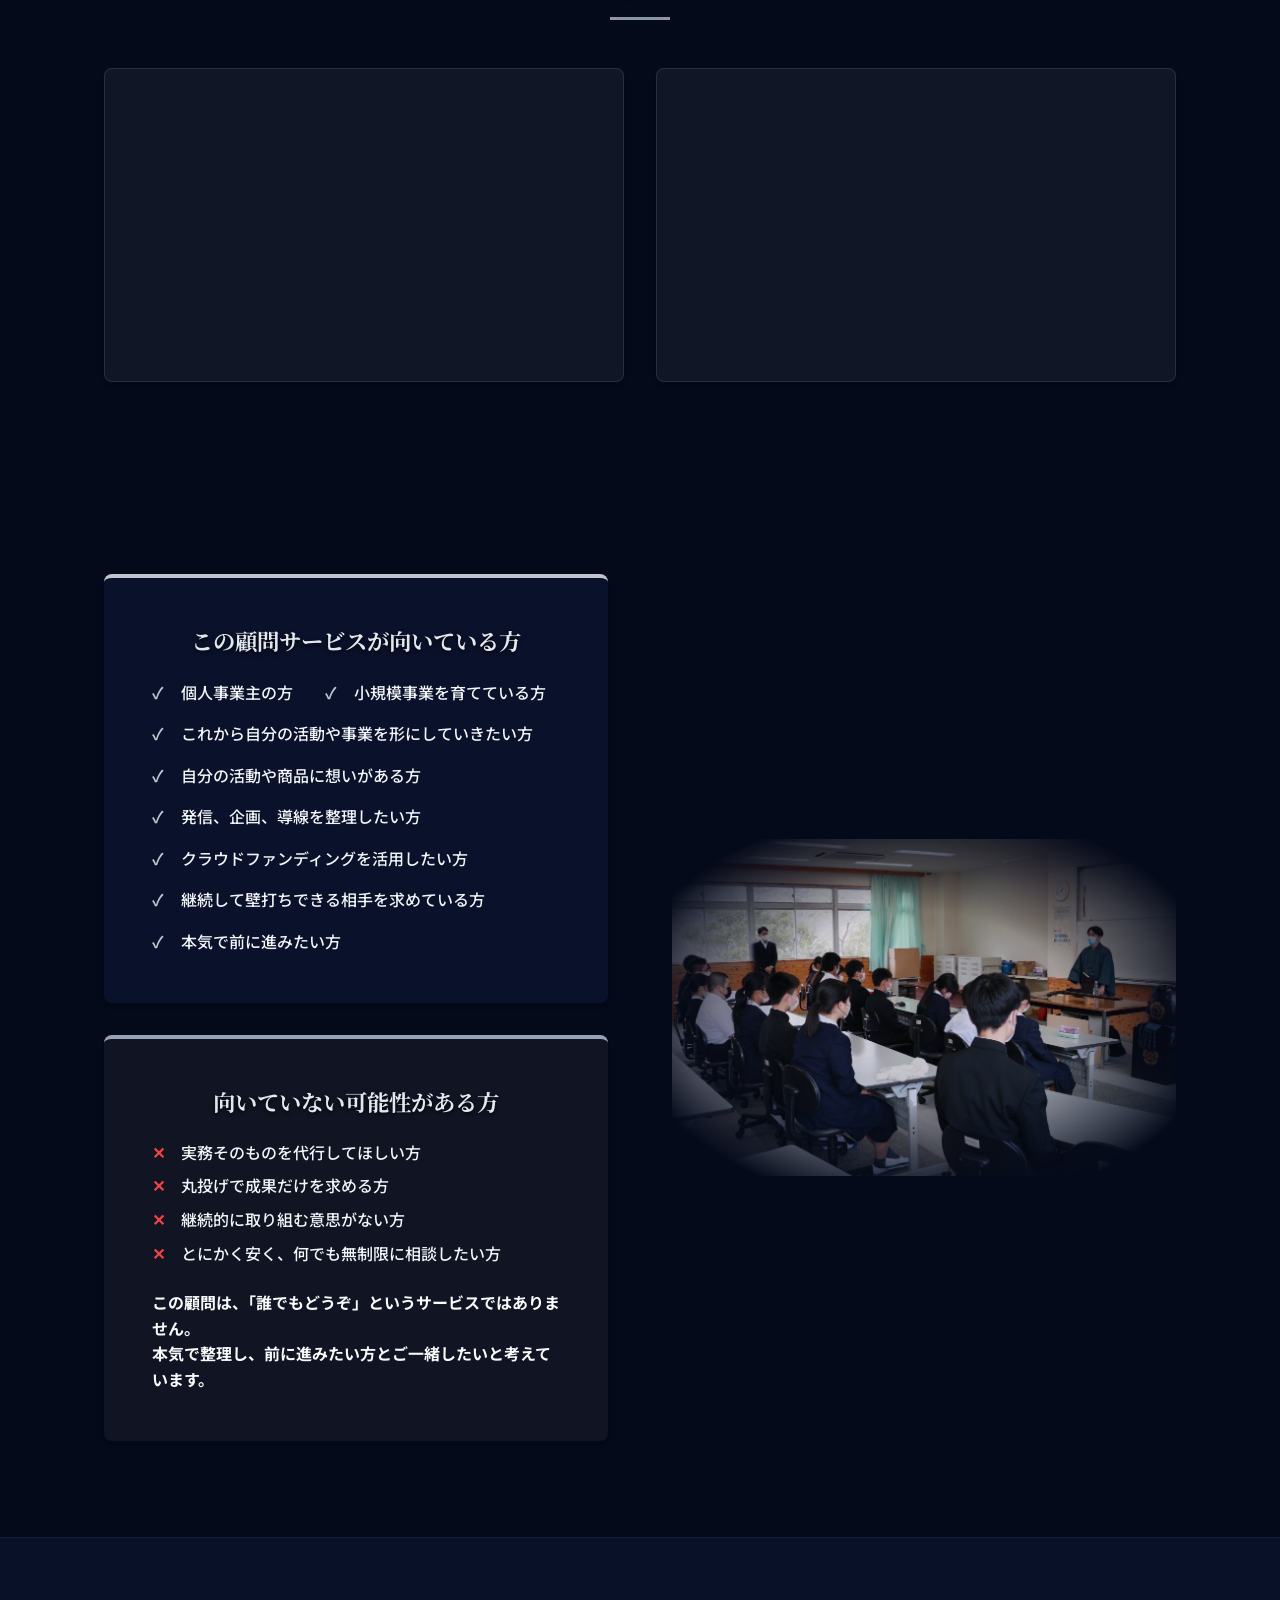
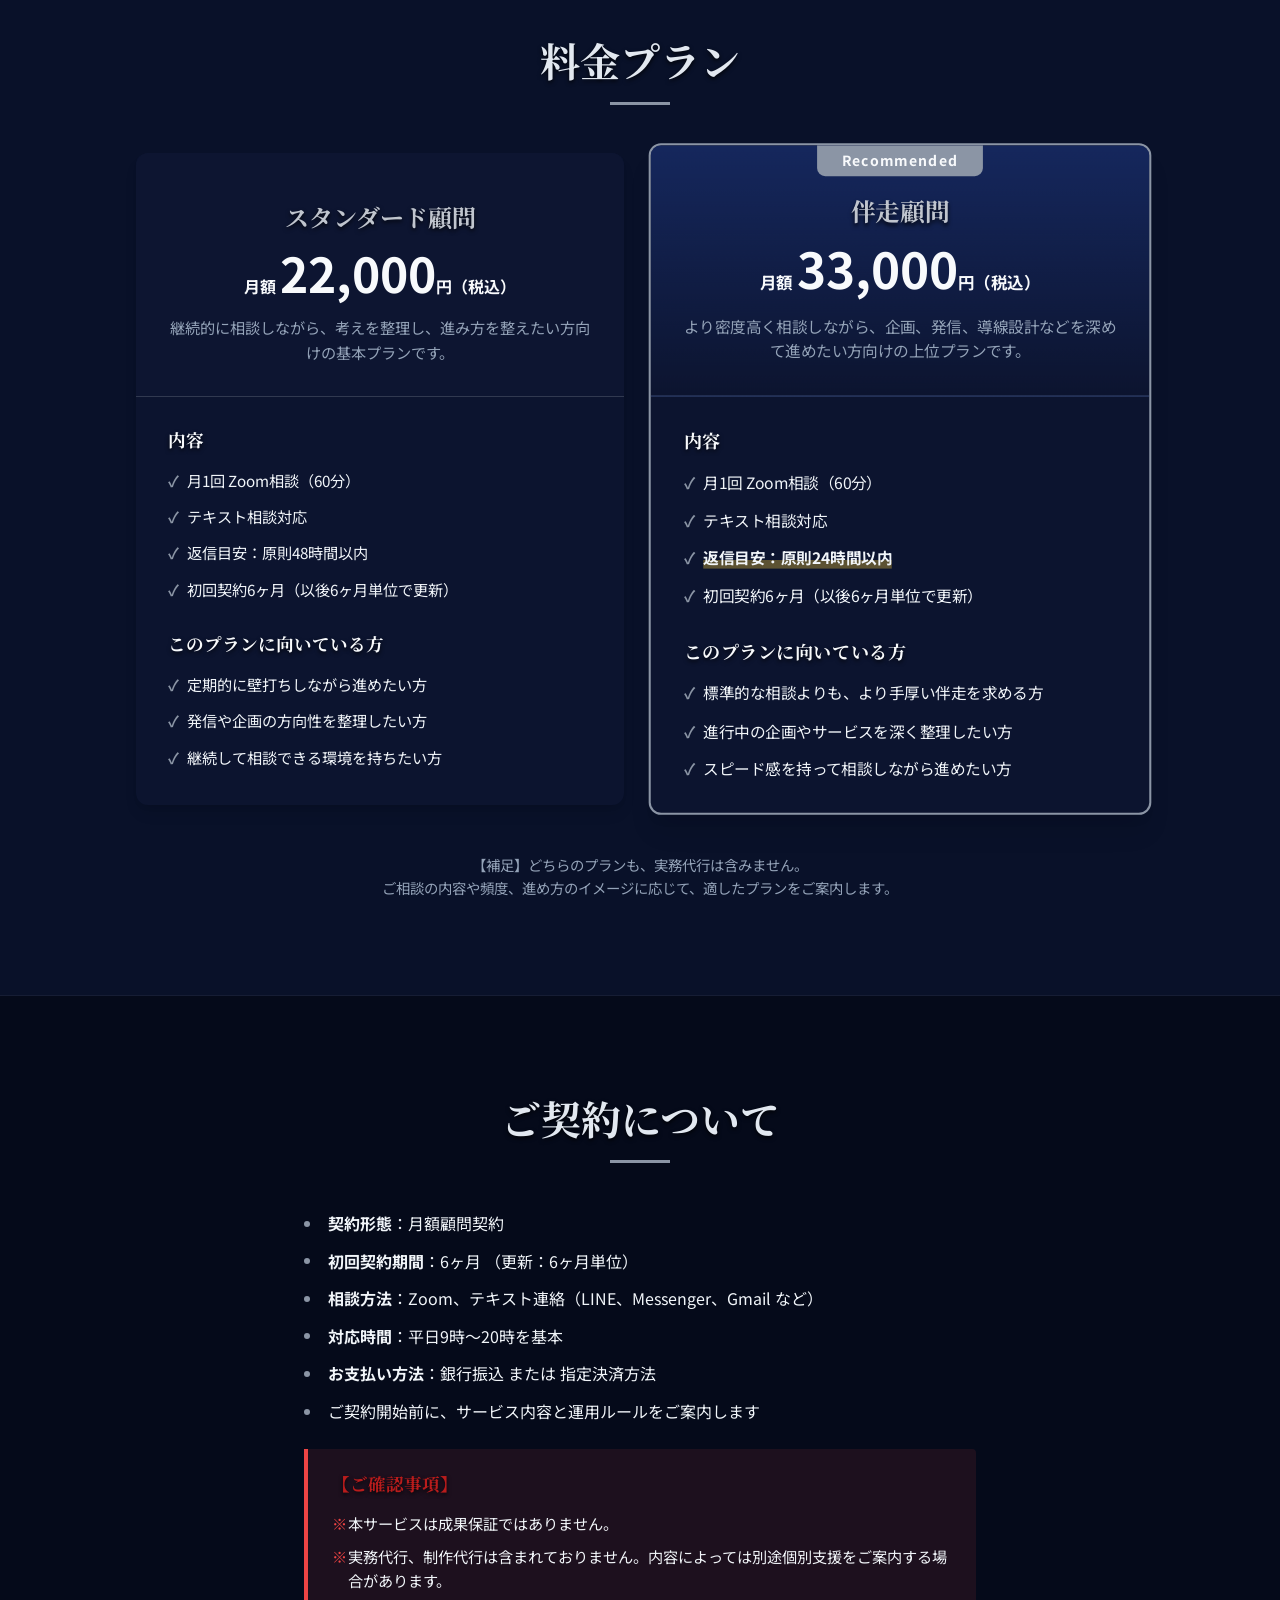
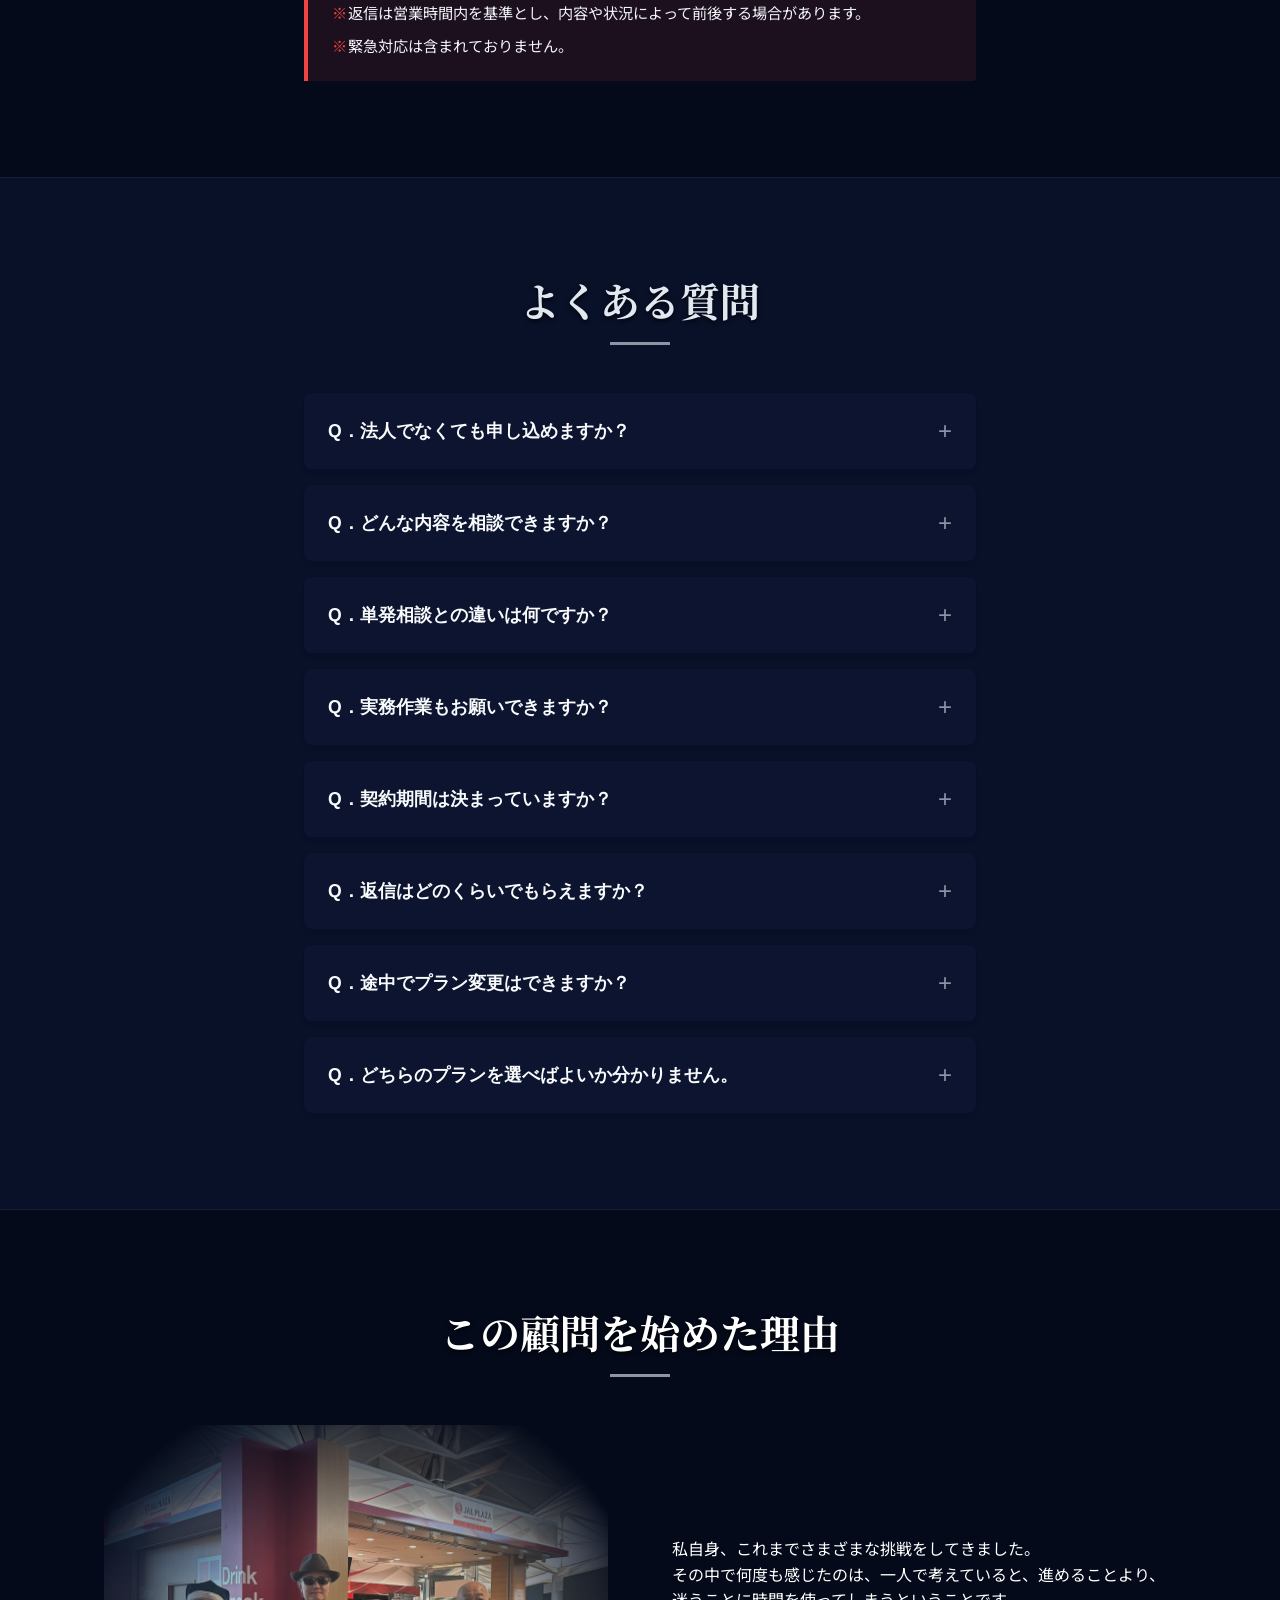
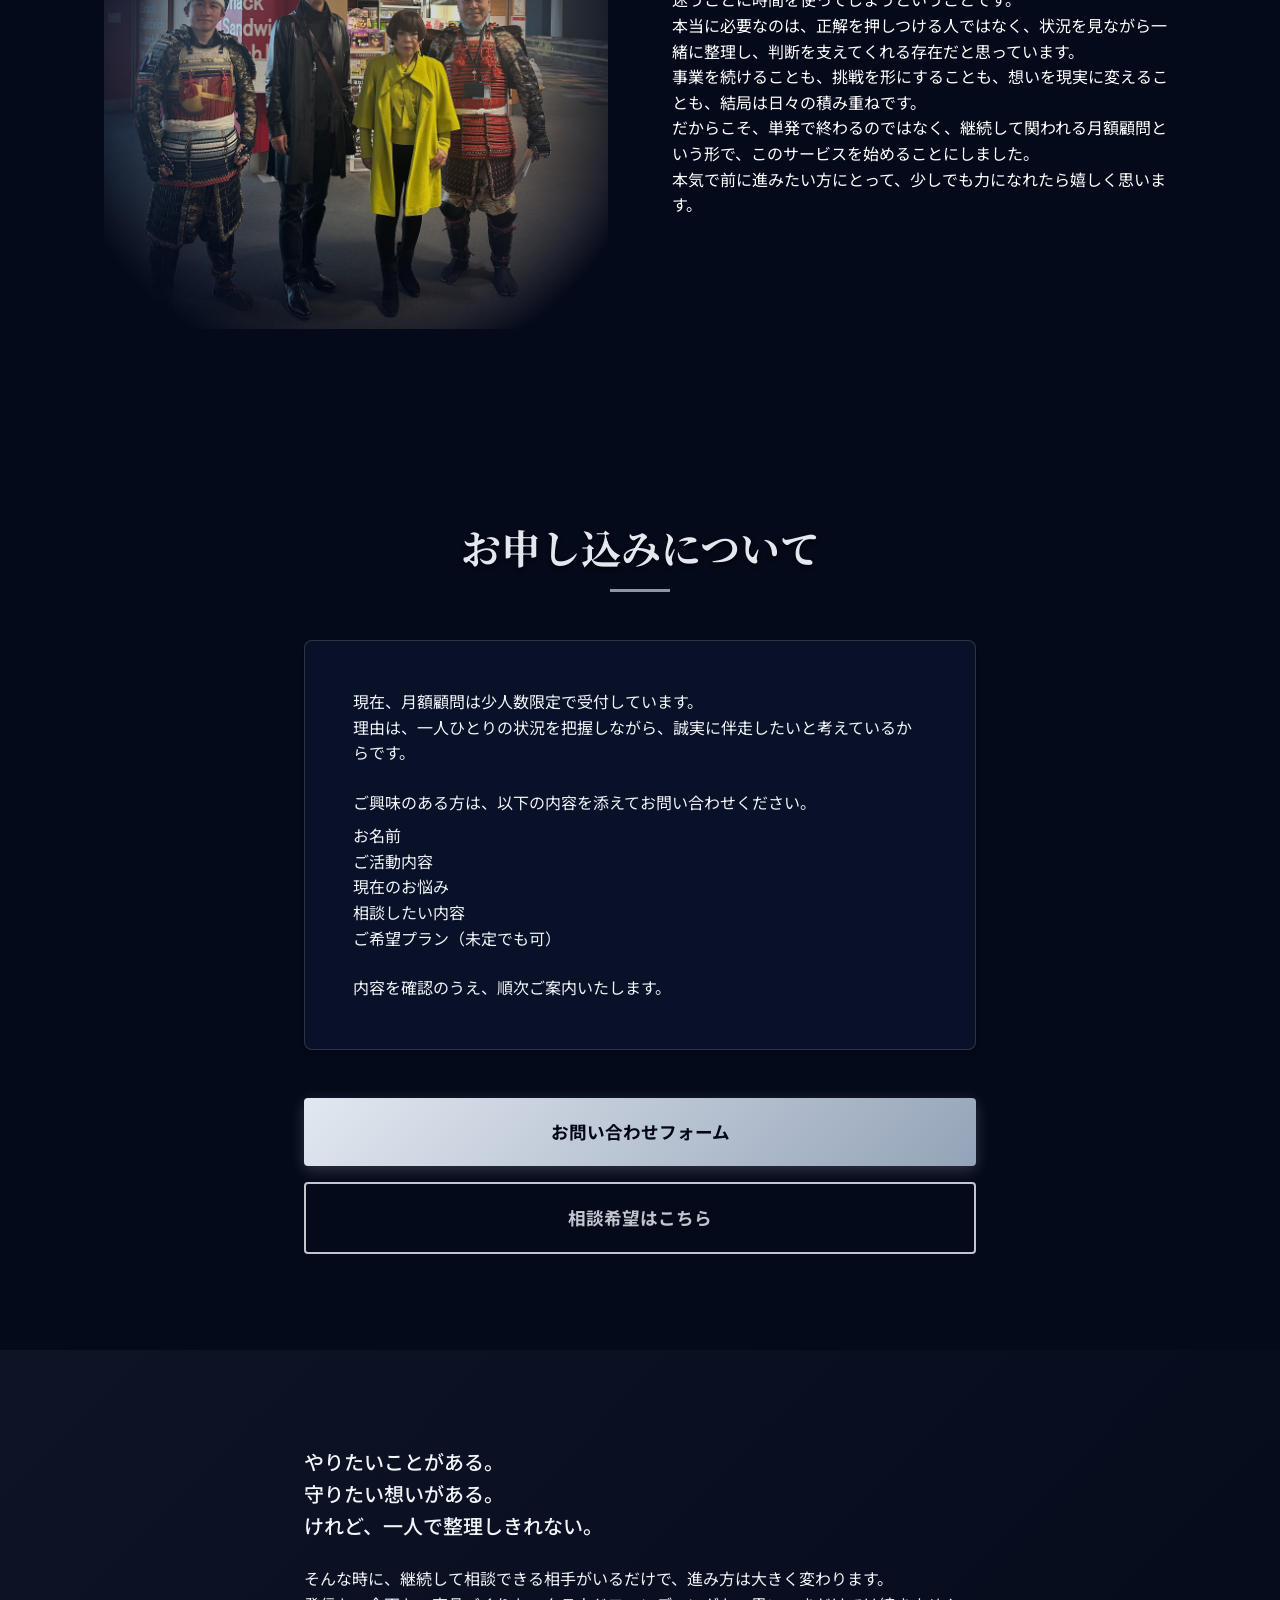
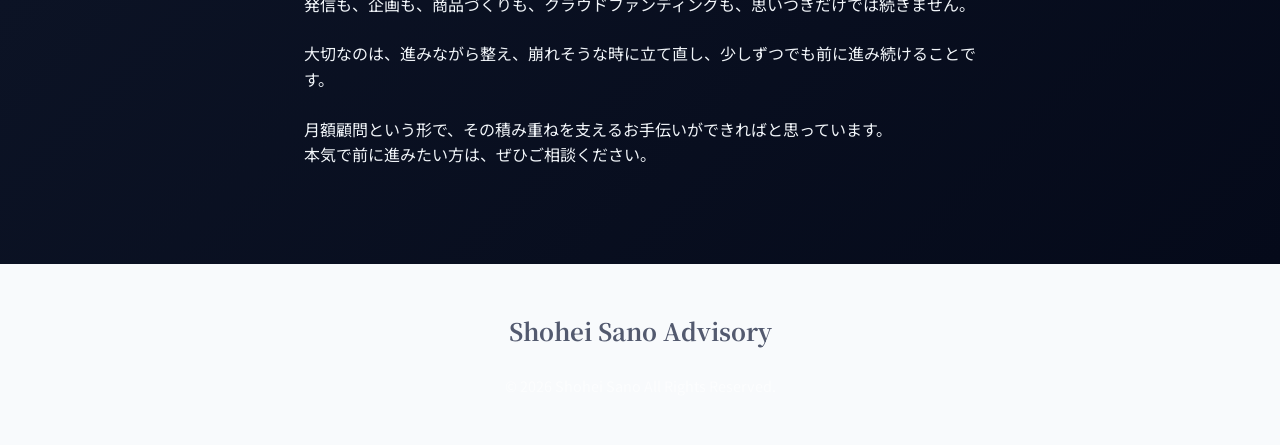
==== commit 3b11d6db: "YouTube埋め込みの縦横比16:9表示の調整" ====
--- a/index.html
+++ b/index.html
@@ -6,6 +6,7 @@
     <title>月額顧問サービス | 挑戦を、一人で抱え込まないために。 - 佐野翔平</title>
     <meta name="description" content="発信、企画、商品づくり、サービス設計、クラウドファンディング。一人で考え続けていると、頭の中が散らかり、何から進めるべきか分からなくなることがあります。日々の判断を整え、共に前に進むための月額顧問サービス。">
     
+    <!-- Google Fonts: Noto Sans JP & Shihou (or similar for Japanese elegance, we'll use Noto Serif JP for headings and Noto Sans JP for body) -->
     <link rel="preconnect" href="https://fonts.googleapis.com">
     <link rel="preconnect" href="https://fonts.gstatic.com" crossorigin>
     <link href="https://fonts.googleapis.com/css2?family=Noto+Sans+JP:wght@300;400;500;700&family=Noto+Serif+JP:wght@400;500;600;700&family=Inter:wght@400;600&display=swap" rel="stylesheet">
@@ -36,7 +37,7 @@
     </header>
 
     <main>
-        <!-- 1. Hero Section -->
+        <!-- Hero Section -->
         <section class="hero">
             <div class="hero-bg"></div>
             <div class="container hero-container">
@@ -44,7 +45,7 @@
                     <span class="hero-label">月額顧問サービス</span>
                     <h1 class="hero-title">
                         挑戦を、<br>
-                        ひとりで抱え込まないための<br>
+                        一人で抱え込まないための<br>
                         月額顧問
                     </h1>
                     
@@ -54,13 +55,14 @@
                                 発信、企画、商品づくり、サービス設計、クラウドファンディング。<br>
                                 やりたいことはある。守りたい想いもある。<br>
                                 けれど、一人で考え続けていると、頭の中が散らかり、何から進めるべきか分からなくなることがあります。<br><br>
-                                この月額顧問は、月1回のZoom相談と日常のテキスト相談を通して、考えを整理し、判断を整え、前に進むための伴走サービスです。<br><br>
-                                単発で終わるアドバイスではなく、継続して状況を把握しながら、今のあなたに必要な整理と判断を支える。<br>
-                                本気で前に進みたい方のための、月額顧問です。
+                                そんな方のために、月1回のZoomと日常のテキスト相談を通して、継続的に考えを整理し、判断と前進を支える月額顧問サービスをご用意しました。<br><br>
+                                単発で終わる相談ではなく、継続して状況を見ながら伴走するからこそ、その場しのぎではない進み方ができます。<br>
+                                本気で前に進みたい方へ。<br>
+                                継続して相談できる顧問という形で、挑戦を支えます。
                             </p>
                             <div class="hero-sub" style="margin-bottom: 0;">
                                 <ul class="check-list">
-                                    <li>月1回 Zoom相談</li>
+                                    <li>月1回Zoom相談</li>
                                     <li>日常のテキスト相談対応</li>
                                     <li>初回6ヶ月契約</li>
                                     <li>月額22,000円（税込）から</li>
@@ -72,7 +74,7 @@
                         </div>
                     </div>
                     
-                    <div class="cta-wrapper" style="margin-top: 2rem;">
+                    <div class="cta-wrapper">
                         <a href="#contact" class="btn btn-primary btn-large">
                             <span class="btn-text">顧問サービスについて問い合わせる</span>
                             <span class="btn-subtext">相談希望の方はこちら</span>
@@ -82,48 +84,12 @@
             </div>
         </section>
 
-        <!-- 2. Achievement Summary -->
-        <section class="achievement section-padding">
-            <div class="container">
-                <div class="section-header text-center">
-                    <h2 class="section-title">実践の中で、企画し、伝え、形にしてきました</h2>
-                    <div class="title-line mx-auto"></div>
-                </div>
-                <div class="achievement-grid">
-                    <div class="achievement-card">
-                        <span class="number-highlight">1,300<span style="font-size: 1.2rem;">万円</span></span>
-                        <p class="achievement-text">伝統万博2025を開催し<br>クラウドファンディングで達成</p>
-                    </div>
-                    <div class="achievement-card">
-                        <span class="number-highlight">150<span style="font-size: 1.2rem;">名以上</span></span>
-                        <p class="achievement-text">初の単独講演会を開催し<br>集客</p>
-                    </div>
-                    <div class="achievement-card">
-                        <span class="number-highlight">1,095<span style="font-size: 1.2rem;">万円</span></span>
-                        <p class="achievement-text">講演会関連クラウドファンディングで<br>資金調達</p>
-                    </div>
-                    <div class="achievement-card">
-                        <span class="number-highlight">530<span style="font-size: 1.2rem;">km</span></span>
-                        <p class="achievement-text">旧東海道を23日間で踏破</p>
-                    </div>
-                    <div class="achievement-card">
-                        <span class="number-highlight">ミラノ</span>
-                        <p class="achievement-text">ジュエリーデザイナーとして<br>ミラノコレクションに出展</p>
-                    </div>
-                    <div class="achievement-card">
-                        <span class="number-highlight">カンヌ</span>
-                        <p class="achievement-text">カンヌ国際映画祭期間中の<br>Villa Forbesにて発表</p>
-                    </div>
-                </div>
-            </div>
-        </section>
-
-        <!-- 3. Problems Section -->
-        <section class="problems section-padding bg-light">
+        <!-- Problems Section -->
+        <section class="problems section-padding">
             <div class="container">
                 <div class="section-header text-center">
                     <h2 class="section-title">こんなお悩みはありませんか</h2>
-                    <div class="title-line mx-auto"></div>
+                    <div class="title-line"></div>
                 </div>
                 <div class="problems-grid">
                     <div class="problem-card">
@@ -152,7 +118,7 @@
                     </div>
                     <div class="problem-card">
                         <div class="problem-icon">👥</div>
-                        <p>継続して相談できる相手がいない</p>
+                        <p>相談できる相手はいても、継続的に状況を理解してくれる人がいない</p>
                     </div>
                     <div class="problem-card">
                         <div class="problem-icon">❤️</div>
@@ -160,49 +126,56 @@
                     </div>
                 </div>
                 
-                <div class="text-center mt-5">
-                    <p class="lead-text" style="font-weight: bold; color: var(--primary-dark);">もし、ひとつでも当てはまるなら、この顧問サービスがお役に立てるかもしれません。</p>
-                </div>
-            </div>
-        </section>
-
-        <!-- 4. About Service -->
-        <section id="about" class="about-service section-padding">
+                <div class="split-layout" style="align-items: center; margin-top: 3rem;">
+                    <div class="problems-message text-left" style="margin: 0;">
+                        <p class="lead-text">もし、ひとつでも当てはまるなら、この顧問サービスがお役に立てるかもしれません。</p>
+                        <p>小規模事業や個人ブランドを育てていく時に必要なのは、派手な一発逆転ではなく、日々の判断を整え、進み方を崩さず積み重ねていくことです。<br>
+                        そのために、継続的に状況を共有しながら相談できる環境をつくりました。</p>
+                    </div>
+                    <div class="blend-img-wrapper">
+                        <img src="img/activity1.jpg" alt="活動風景" class="image-blend">
+                    </div>
+                </div>
+            </div>
+        </section>
+
+        <!-- About Service -->
+        <section id="about" class="about-service section-padding bg-light">
             <div class="container">
                 <div class="split-layout">
                     <div class="split-content">
                         <h2 class="section-title">この顧問サービスについて</h2>
                         <div class="title-line left"></div>
                         <p class="mb-4">このサービスは、単発でアドバイスをして終わる相談サービスではありません。</p>
-                        <p class="mb-4">月1回のZoomで現状や方向性を確認しながら、日常のテキスト相談を通して、考えの整理、企画の壁打ち、発信や導線の見直しなどを継続的に行う月額顧問サービスです。</p>
+                        <p class="mb-4">月1回のZoomで現状や方向性を確認しながら、日常のテキスト相談も通じて、考えの整理、企画の壁打ち、発信や導線の見直しなどを継続的に行う月額顧問サービスです。</p>
                         <p class="mb-4">事業を進める中では、大きな判断よりも、小さな迷いの積み重ねによって流れが変わることが少なくありません。</p>
                         
                         <div class="questions-box">
                             <ul>
-                                <li>今やるべきことは何か</li>
-                                <li>今はやらないほうがいいことは何か</li>
-                                <li>その企画は本当に今の自分に合っているのか</li>
-                                <li>発信の方向性はずれていないか</li>
-                                <li>その見せ方で価値は伝わるのか</li>
+                                <li>今やるべきことは何か。</li>
+                                <li>今はやらないほうがいいことは何か。</li>
+                                <li>その企画は本当に今の自分に合っているのか。</li>
+                                <li>発信の方向性はずれていないか。</li>
+                                <li>その見せ方で価値は伝わるのか。</li>
                             </ul>
                         </div>
                         
                         <p class="mb-4">こうした判断を一人で抱え込まず、継続して相談できる状態をつくることが、この顧問サービスの役割です。</p>
                         <p class="highlight-text">正解を押しつけるためのサービスではありません。<br>現状を整理し、優先順位を見極め、進み方を整えるための顧問です。</p>
                     </div>
-                    <div class="split-image-wrapper blend-img-wrapper" style="display: flex; align-items: center;">
-                        <img src="img/activity1.jpg" alt="Zoom相談の雰囲気" class="image-blend">
-                    </div>
-                </div>
-            </div>
-        </section>
-
-        <!-- 5. What We Can Do -->
-        <section id="features" class="can-do section-padding bg-light">
+                    <div class="split-image-wrapper">
+                        <img src="img/photo1.jpg" alt="佐野翔平" class="about-image">
+                    </div>
+                </div>
+            </div>
+        </section>
+
+        <!-- What We Can Do -->
+        <section id="features" class="can-do section-padding">
             <div class="container">
                 <div class="section-header text-center">
                     <h2 class="section-title">この顧問でできること</h2>
-                    <div class="title-line mx-auto"></div>
+                    <div class="title-line"></div>
                 </div>
                 
                 <div class="features-grid">
@@ -224,107 +197,128 @@
                     <div class="feature-item">
                         <div class="feature-number">04</div>
                         <h3 class="feature-title">継続して伴走する</h3>
-                        <p>Zoomだけでなく、日常のテキスト相談でもつながることで、止まりそうな時や迷った時に立て直しやすくなります。</p>
+                        <p>月1回のZoomだけでなく、日常のテキスト相談でも繋がることで、止まりそうな時や迷った時に立て直しやすくなります。</p>
                     </div>
                     <div class="feature-item">
                         <div class="feature-number">05</div>
                         <h3 class="feature-title">想いと事業をつなぐ</h3>
-                        <p>「なぜそれをやるのか」「何を大切にしているのか」という想いを、事業や発信に落とし込む整理を行います。</p>
-                    </div>
-                </div>
-            </div>
-        </section>
-
-        <!-- 6. Consult Topics -->
+                        <p>ただ売るためだけではなく、「なぜそれをやるのか」「何を大切にしているのか」という想いを、事業や発信に落とし込む整理を行います。</p>
+                    </div>
+                </div>
+            </div>
+        </section>
+
+        <!-- Consult Topics -->
         <section class="topics section-padding bg-dark text-white">
             <div class="container">
                 <div class="section-header text-center">
-                    <h2 class="section-title">ご相談いただけるテーマ</h2>
+                    <h2 class="section-title">ご相談いただける主な内容</h2>
+                    <div class="title-line"></div>
+                </div>
+                
+                <div class="split-layout" style="align-items: center;">
+                    <div class="blend-img-wrapper">
+                        <img src="img/activity3.jpg" alt="活動風景" class="image-blend">
+                    </div>
+                    <div>
+                        <div class="topics-tags">
+                            <span class="tag">発信の軸づくり</span>
+                            <span class="tag">プロフィール・サービス紹介の見せ方</span>
+                            <span class="tag">商品・企画・サービス設計の整理</span>
+                            <span class="tag">販売導線・申込み導線の見直し</span>
+                            <span class="tag">企画の壁打ち</span>
+                            <span class="tag">小規模事業の進め方</span>
+                            <span class="tag">クラウドファンディング設計・整理・方向修正</span>
+                            <span class="tag">ブランドの方向性に関する相談</span>
+                            <span class="tag">やること・やらないことの整理</span>
+                            <span class="tag">挑戦を継続するための全体整理</span>
+                        </div>
+                        
+                        <div class="topics-notice box-border text-left">
+                            <p>ご相談内容は、発信だけ、クラウドファンディングだけに限りません。今進めていること全体を見ながら、何を整えるべきかを一緒に考えていきます。</p>
+                            <p class="warning-text mt-3">※なお、本サービスは実務代行ではありません。投稿作成の代行、資料作成の代行、デザイン制作、運用代行などは含まれておりません。必要に応じて、別途ご相談や個別見積もりとなる場合があります。</p>
+                        </div>
+                    </div>
+                </div>
+            </div>
+        </section>
+
+        <!-- Why Choose -->
+        <!-- Why Choose -->
+        <section class="why-choose section-padding">
+            <div class="container">
+                <div class="section-header text-center">
+                    <h2 class="section-title">佐野翔平の顧問が選ばれる理由</h2>
                     <div class="title-line mx-auto"></div>
                 </div>
                 
-                <div class="topics-tags" style="justify-content: center; max-width: 900px; margin: 0 auto 3rem auto;">
-                    <span class="tag">発信の軸づくり</span>
-                    <span class="tag">プロフィール・サービス紹介の見せ方</span>
-                    <span class="tag">商品・企画・サービス設計の整理</span>
-                    <span class="tag">販売導線・申込み導線の見直し</span>
-                    <span class="tag">企画の壁打ち</span>
-                    <span class="tag">小規模事業の進め方</span>
-                    <span class="tag">クラウドファンディング設計・整理・方向修正</span>
-                    <span class="tag">ブランドの方向性に関する相談</span>
-                    <span class="tag">やること・やらないことの整理</span>
-                    <span class="tag">挑戦を継続するための全体整理</span>
-                </div>
-                
-                <div class="topics-notice box-border text-center mx-auto" style="max-width: 800px;">
-                    <p>ご相談内容は、発信だけ、クラウドファンディングだけに限りません。<br>今進めていること全体を見ながら、何を整えるべきかを一緒に考えていきます。</p>
-                    <p class="warning-text mt-3">※本サービスは実務代行ではありません。</p>
-                </div>
-            </div>
-        </section>
-
-        <!-- 7. Why Choose -->
-        <section class="why-choose section-padding">
-            <div class="container">
                 <div class="split-layout" style="align-items: center;">
-                    <div class="split-content">
-                        <h2 class="section-title">自分で挑戦し、形にしてきた経験があるからです</h2>
-                        <div class="title-line left"></div>
-                        <p class="mb-4">私はこれまで、日本の伝統や文化を軸に、発信、商品企画、ブランド運営、イベント開催、講演活動、クラウドファンディングなどを自ら実践してきました。<br><br>言葉だけでなく、企画を立て、見せ方を考え、人を集め、資金を集め、実際に形にする。<br>その流れを自分自身で何度も経験してきたからこそ、理想論ではない、現実に落とし込むための整理と方向修正ができます。</p>
-                        <p class="mb-4">また、国内だけでなく、ミラノコレクションへの出展、カンヌでの発表、空港でのインバウンド向けイベントへの関与などを通して、「どう見せれば価値が伝わるか」「どう文脈をつくれば人が動くか」という視点も磨いてきました。</p>
-                        <p class="fw-bold">だからこそ、発信、企画、導線、クラウドファンディング、ブランドの見せ方まで、机上の理論ではなく、実践ベースで伴走できます。</p>
-                    </div>
-                    <div class="blend-img-wrapper" style="order: 2;">
+                    <div class="reasons-list">
+                    <div class="reason-card">
+                        <div class="reason-icon">
+                            <svg width="40" height="40" viewBox="0 0 24 24" fill="none" stroke="currentColor" stroke-width="2" stroke-linecap="round" stroke-linejoin="round"><path d="M22 11.08V12a10 10 0 1 1-5.93-9.14"></path><polyline points="22 4 12 14.01 9 11.01"></polyline></svg>
+                        </div>
+                        <div class="reason-content">
+                            <h3 class="reason-title">実際に自分自身で挑戦し続けてきた経験があるから</h3>
+                            <p>私はこれまで、日本の伝統技術を活かしたアクセサリーやジュエリー、日用雑貨の企画販売、日本刀関連事業、クラウドファンディング支援、発信活動など、複数の事業を並行して設計・運営してきました。<br>机上の理論だけでなく、実際に動きながら考え、試し、修正し、形にしてきた経験があります。<br>そのため、理想論だけではない、現実に落とし込むための整理や方向修正ができます。</p>
+                        </div>
+                    </div>
+                    
+                    <div class="reason-card">
+                        <div class="reason-icon">
+                            <svg width="40" height="40" viewBox="0 0 24 24" fill="none" stroke="currentColor" stroke-width="2" stroke-linecap="round" stroke-linejoin="round"><path d="M20.84 4.61a5.5 5.5 0 0 0-7.78 0L12 5.67l-1.06-1.06a5.5 5.5 0 0 0-7.78 7.78l1.06 1.06L12 21.23l7.78-7.78 1.06-1.06a5.5 5.5 0 0 0 0-7.78z"></path></svg>
+                        </div>
+                        <div class="reason-content">
+                            <h3 class="reason-title">理念や想いを、事業や発信に落とし込む視点があるから</h3>
+                            <p>商品やサービスを売ることだけを考えるのではなく、「なぜこの活動をするのか」「何を守りたいのか」という背景や理念を、事業や発信と結びつけて設計することを大切にしています。<br>想いはあるのに伝わらない。活動はしているのに価値が届かない。<br>そうした状態を、言葉と設計の両面から整えることができます。</p>
+                        </div>
+                    </div>
+                    
+                    <div class="reason-card">
+                        <div class="reason-icon">
+                            <svg width="40" height="40" viewBox="0 0 24 24" fill="none" stroke="currentColor" stroke-width="2" stroke-linecap="round" stroke-linejoin="round"><path d="M12 2v20M17 5H9.5a3.5 3.5 0 0 0 0 7h5a3.5 3.5 0 0 1 0 7H6"></path></svg>
+                        </div>
+                        <div class="reason-content">
+                            <h3 class="reason-title">単発ではなく、継続して見られるから</h3>
+                            <p>単発相談では、その時点でのアドバイスはできます。<br>ただ、その後どう変わったか、どこで止まったか、次に何を優先すべきかまでは追いきれないこともあります。<br>月額顧問という形にすることで、現状を継続して把握しながら、その時々に合った判断支援ができることが大きな特徴です。</p>
+                        </div>
+                    </div>
+                    </div>
+                    <div class="blend-img-wrapper">
                         <img src="img/activity2.jpg" alt="活動風景" class="image-blend">
                     </div>
                 </div>
             </div>
         </section>
 
-        <!-- 8. Profile & Achievements -->
+        <!-- Profile -->
         <section id="profile" class="profile section-padding bg-light">
             <div class="container">
-                <div class="section-header text-center">
-                    <h2 class="section-title">プロフィール・実績</h2>
-                    <div class="title-line mx-auto"></div>
-                </div>
-                
                 <div class="profile-card">
                     <div class="profile-image">
                         <img src="img/photo2.jpg" alt="佐野翔平 プロフィール画像" class="profile-img">
                     </div>
                     <div class="profile-info">
-                        <h2 class="profile-name mt-0">佐野 翔平 <span>Shohei Sano</span></h2>
-                        <p class="profile-bio mb-4">
-                            日本の伝統・文化・技術を次の世代へ残していくことを軸に、粋響株式会社および伝統屋 暁を運営。<br><br>
-                            商品企画、ブランド運営、イベント開催、講演活動、クラウドファンディング支援などを通して、理念を事業や発信として形にする活動を続けています。
+                        <span class="profile-label">プロフィール・実績</span>
+                        <h2 class="profile-name">佐野 翔平 <span>Shohei Sano</span></h2>
+                        <p class="profile-bio">
+                            日本の伝統・文化・歴史・技術を次の世代へ残していくことを目的に、粋響株式会社および伝統屋 暁を運営。<br>
+                            伝統技術を活かしたアクセサリー、ジュエリー、日用雑貨の企画販売、日本刀および専用ディスプレイ関連事業、クラウドファンディング支援などを展開し、理念と事業をつなぐ形で活動を続けています。
                         </p>
                         
                         <div class="achievements">
                             <h3>主な実績</h3>
-                            <ul style="padding-left: 1.5rem; margin-bottom: 0;">
-                                <li style="margin-bottom: 0.5rem;">2025年、メイカーズ・ピアにて「伝統万博2025」を開催。クラウドファンディングで1,300万円を達成し、来場者アンケートでは8割以上が満足と回答</li>
-                                <li style="margin-bottom: 0.5rem;">初の単独講演会を開催し、150名以上を集客。講演会関連のクラウドファンディングで1,095万円を調達</li>
-                                <li style="margin-bottom: 0.5rem;">2021年、旧東海道530kmを23日間で踏破</li>
-                                <li style="margin-bottom: 0.5rem;">2025年、ミラノコレクションにジュエリーデザイナーとして出展</li>
-                                <li style="margin-bottom: 0.5rem;">2025年、カンヌ国際映画祭期間中のVilla Forbesで開催されたForbes France × ONIRIQ共催ファッションショーで日本の伝統ジュエリーを発表</li>
-                                <li style="margin-bottom: 0.5rem;">関西・大阪万博ステージのファッションショーで作品を披露し、ダイアモンド☆ユカイ氏がブレスレットを着用</li>
-                                <li style="margin-bottom: 0.5rem;">中部国際空港でのインバウンド向けイベントにも関わる</li>
-                                <li style="margin-bottom: 0.5rem;">第45回全日本前装銃射撃競技選手権大会 立射部門1位</li>
-                                <li style="margin-bottom: 0.5rem;">第42回中島流砲術射撃大会 優勝</li>
-                                <li>朝日新聞デジタル掲載、NHK「歴史探偵」出演</li>
+                            <ul>
+                                <li>自身のクラウドファンディングで累計3,000万円以上を調達（5件）</li>
+                                <li>他者のクラウドファンディング支援実績20件以上</li>
+                                <li>支援案件で累計6,000万円以上の調達実績</li>
+                                <li>目標未達は1件のみで、ほとんどの案件が目標達成</li>
+                                <li>複数事業を並行して設計、運営</li>
+                                <li>発信、企画、販売、イベント、ブランド設計まで一貫して実行</li>
                             </ul>
                         </div>
-                    </div>
-                </div>
-
-                <!-- Achievements Gallery / Placeholders -->
-                <div class="profile-gallery mt-5">
-                    <div class="gallery-img-card"><img src="img/achievement1.jpg" alt="伝統万博2025"></div>
-                    <div class="gallery-img-card"><img src="img/achievement2.jpg" alt="ミラノコレクション"></div>
-                    <div class="gallery-img-card"><img src="img/activity3.jpg" alt="実績風景3"></div>
-                    <div class="gallery-img-card"><img src="img/achievement4.jpg" alt="単独講演会"></div>
-                    <div class="gallery-img-card"><img src="img/activity5.jpg" alt="実績風景5"></div>
+                        <p class="future-notice">※今後、顧問先実績やお客様の声も随時追加予定です。</p>
+                    </div>
                 </div>
             </div>
         </section>
@@ -338,81 +332,62 @@
                 </div>
             </div>
             <div class="container">    
-                <!-- Client 1 -->
-                <div class="client-testimonial" style="margin-bottom: 4rem;">
-                    <div class="video-grid">
-                        <div class="video-card">
-                            <h4 class="video-title">受講前はどんな状態でしたか？</h4>
-                            <video controls class="w-100 rounded shadow-sm" preload="metadata">
-                                <source src="video/BeforeState1.mp4" type="video/mp4">
-                                お使いのブラウザは動画タグをサポートしていません。
-                            </video>
-                        </div>
-                        <div class="video-card">
-                            <h4 class="video-title">一番大きな気づきは何でしたか？</h4>
-                            <video controls class="w-100 rounded shadow-sm" preload="metadata">
-                                <source src="video/BiggestAwareness1.mp4" type="video/mp4">
-                                お使いのブラウザは動画タグをサポートしていません。
-                            </video>
-                        </div>
-                        <div class="video-card">
-                            <h4 class="video-title">このサポートを一言で言うと？</h4>
-                            <video controls class="w-100 rounded shadow-sm" preload="metadata">
-                                <source src="video/Whatwasthissupport1.mp4" type="video/mp4">
-                                お使いのブラウザは動画タグをサポートしていません。
-                            </video>
-                        </div>
-                    </div>
-                </div>
-
-                <!-- Client 2 -->
-                <div class="client-testimonial">
-                    <div class="video-grid">
-                        <div class="video-card">
-                            <h4 class="video-title">受講前はどんな状態でしたか？</h4>
-                            <video controls class="w-100 rounded shadow-sm" preload="metadata">
-                                <source src="video/BeforeState2.mp4" type="video/mp4">
-                                お使いのブラウザは動画タグをサポートしていません。
-                            </video>
-                        </div>
-                        <div class="video-card">
-                            <h4 class="video-title">一番大きな気づきは何でしたか？</h4>
-                            <video controls class="w-100 rounded shadow-sm" preload="metadata">
-                                <source src="video/BiggestAwareness2.mp4" type="video/mp4">
-                                お使いのブラウザは動画タグをサポートしていません。
-                            </video>
-                        </div>
-                        <div class="video-card">
-                            <h4 class="video-title">このサポートを一言で言うと？</h4>
-                            <video controls class="w-100 rounded shadow-sm" preload="metadata">
-                                <source src="video/Whatwasthissupport2.mp4" type="video/mp4">
-                                お使いのブラウザは動画タグをサポートしていません。
-                            </video>
-                        </div>
-                    </div>
-                </div>
-            </div>
-        </section>
-
-        <!-- 9. Special Pricing Intro -->
-        <section class="special-pricing section-padding pb-0">
-            <div class="container container-sm text-center">
-                 <div class="pricing-special-block">
-                     <span class="special-badge">少人数限定</span>
-                     <span class="special-badge" style="background-color: #1e293b;">現在は特別価格</span>
-                     <h2 class="section-title mt-4">現在は、特別価格でご案内しています</h2>
-                     <div class="title-line mx-auto mb-4"></div>
-                     <p class="pricing-special-text text-left">この顧問は、これまでの実績やご相談いただける内容を踏まえると、現在の料金はかなり抑えた設定です。<br><br>ただ、今は顧問サービスとしての事例蓄積や、継続的な伴走実績を積み重ねていきたい時期でもあるため、少人数限定でこの価格にしています。<br><br>そのため、現時点では「相談しやすい価格」でありながら、内容としてはかなり実践的な伴走をご提供しています。<br><br>今後、受付状況や実績の蓄積、提供体制に応じて、価格を見直す可能性があります。<br>もし気になっている方は、現行価格のうちにご相談ください。</p>
-                 </div>
-            </div>
-        </section>
-
-        <!-- 10. Pricing Plans -->
-        <section id="plans" class="pricing section-padding pt-5">
+                <div class="video-grid">
+                    <!-- Client 1 (Genkiさん) -->
+                    <div class="video-card">
+                        <iframe class="w-100 rounded shadow-sm" style="aspect-ratio: 16/9;" src="https://www.youtube.com/embed/5LgU85bFla8" title="YouTube video player" frameborder="0" allow="accelerometer; autoplay; clipboard-write; encrypted-media; gyroscope; picture-in-picture; web-share" referrerpolicy="strict-origin-when-cross-origin" allowfullscreen></iframe>
+                    </div>
+
+                    <!-- Client 2 (Hikaruさん) -->
+                    <div class="video-card">
+                        <iframe class="w-100 rounded shadow-sm" style="aspect-ratio: 16/9;" src="https://www.youtube.com/embed/2arol-thTgc" title="YouTube video player" frameborder="0" allow="accelerometer; autoplay; clipboard-write; encrypted-media; gyroscope; picture-in-picture; web-share" referrerpolicy="strict-origin-when-cross-origin" allowfullscreen></iframe>
+                    </div>
+                </div>
+            </div>
+        </section>
+
+        <!-- Target Audience -->
+        <section class="target-audience section-padding">
+            <div class="container">
+                <div class="split-layout" style="align-items: center;">
+                    <div class="target-grid" style="grid-template-columns: 1fr; gap: 2rem;">
+                    <div class="target-box good-fit">
+                        <h3 class="target-title">この顧問サービスが向いている方</h3>
+                        <ul class="check-list dark-check">
+                            <li>個人事業主の方</li>
+                            <li>小規模事業を育てている方</li>
+                            <li>これから自分の活動や事業を形にしていきたい方</li>
+                            <li>自分の活動や商品に想いがある方</li>
+                            <li>発信、企画、導線を整理したい方</li>
+                            <li>クラウドファンディングを活用したい方</li>
+                            <li>継続して壁打ちできる相手を求めている方</li>
+                            <li>本気で前に進みたい方</li>
+                        </ul>
+                    </div>
+                    <div class="target-box bad-fit">
+                        <h3 class="target-title">向いていない可能性がある方</h3>
+                        <ul class="cross-list">
+                            <li>実務そのものを代行してほしい方</li>
+                            <li>丸投げで成果だけを求める方</li>
+                            <li>継続的に取り組む意思がない方</li>
+                            <li>とにかく安く、何でも無制限に相談したい方</li>
+                        </ul>
+                        <p class="mt-4 strong-text">この顧問は、「誰でもどうぞ」というサービスではありません。<br>本気で整理し、前に進みたい方とご一緒したいと考えています。</p>
+                    </div>
+                </div>
+                    <div class="blend-img-wrapper">
+                        <img src="img/activity4.jpg" alt="活動風景" class="image-blend">
+                    </div>
+                </div>
+            </div>
+        </section>
+
+        <!-- Pricing Plans -->
+        <section id="plans" class="pricing section-padding bg-light">
             <div class="container">
                 <div class="section-header text-center">
-                    <h2 class="section-title">プラン</h2>
-                    <div class="title-line mx-auto"></div>
+                    <h2 class="section-title">料金プラン</h2>
+                    <div class="title-line"></div>
                 </div>
                 
                 <div class="pricing-grid">
@@ -465,7 +440,7 @@
                             <div class="plan-section">
                                 <h4>このプランに向いている方</h4>
                                 <ul>
-                                    <li>より手厚い伴走を求める方</li>
+                                    <li>標準的な相談よりも、より手厚い伴走を求める方</li>
                                     <li>進行中の企画やサービスを深く整理したい方</li>
                                     <li>スピード感を持って相談しながら進めたい方</li>
                                 </ul>
@@ -475,13 +450,13 @@
                 </div>
                 
                 <div class="pricing-note text-center mt-5">
-                    <p>【補足】どちらのプランも、実務代行は含みません。<br>進め方に応じて、適したプランをご案内します。</p>
-                </div>
-            </div>
-        </section>
-
-        <!-- 11. Terms -->
-        <section class="terms section-padding bg-light text-center">
+                    <p>【補足】どちらのプランも、実務代行は含みません。<br>ご相談の内容や頻度、進め方のイメージに応じて、適したプランをご案内します。</p>
+                </div>
+            </div>
+        </section>
+
+        <!-- Terms -->
+        <section class="terms section-padding text-center">
             <div class="container container-sm">
                 <h2 class="section-title">ご契約について</h2>
                 <div class="title-line mx-auto"></div>
@@ -490,7 +465,7 @@
                     <ul class="bullet-list">
                         <li><strong>契約形態</strong>：月額顧問契約</li>
                         <li><strong>初回契約期間</strong>：6ヶ月 （更新：6ヶ月単位）</li>
-                        <li><strong>相談方法</strong>：Zoom、テキスト連絡</li>
+                        <li><strong>相談方法</strong>：Zoom、テキスト連絡（LINE、Messenger、Gmail など）</li>
                         <li><strong>対応時間</strong>：平日9時〜20時を基本</li>
                         <li><strong>お支払い方法</strong>：銀行振込 または 指定決済方法</li>
                         <li>ご契約開始前に、サービス内容と運用ルールをご案内します</li>
@@ -500,8 +475,8 @@
                         <h4>【ご確認事項】</h4>
                         <ul>
                             <li>本サービスは成果保証ではありません。</li>
-                            <li>実務代行、制作代行は含まれておりません。</li>
-                            <li>内容によっては別途個別支援をご案内する場合があります。</li>
+                            <li>実務代行、制作代行は含まれておりません。内容によっては別途個別支援をご案内する場合があります。</li>
+                            <li>返信は営業時間内を基準とし、内容や状況によって前後する場合があります。</li>
                             <li>緊急対応は含まれておりません。</li>
                         </ul>
                     </div>
@@ -509,76 +484,77 @@
             </div>
         </section>
 
-        <!-- 12. FAQ -->
-        <section id="faq" class="faq section-padding">
+        <!-- FAQ -->
+        <section id="faq" class="faq section-padding bg-light">
             <div class="container container-sm">
                 <div class="section-header text-center">
-                    <h2 class="section-title">よくあるご質問</h2>
+                    <h2 class="section-title">よくある質問</h2>
                     <div class="title-line mx-auto"></div>
                 </div>
                 
                 <div class="accordion" id="faqAccordion">
                     <div class="accordion-item">
-                        <button class="accordion-header">Q. 個人事業主でも申し込めますか？</button>
-                        <div class="accordion-content">
-                            <p>はい。これから事業を育てていきたい方も対象です。</p>
-                        </div>
-                    </div>
-                    <div class="accordion-item">
-                        <button class="accordion-header">Q. どんなことを相談できますか？</button>
+                        <button class="accordion-header">Q．法人でなくても申し込めますか？</button>
+                        <div class="accordion-content">
+                            <p>はい。個人事業主の方や、これから事業を育てていきたい方もお申し込みいただけます。</p>
+                        </div>
+                    </div>
+                    <div class="accordion-item">
+                        <button class="accordion-header">Q．どんな内容を相談できますか？</button>
                         <div class="accordion-content">
                             <p>発信、企画整理、商品やサービスの見せ方、導線設計、クラウドファンディング、ブランドの方向性など、事業全体の整理や壁打ちをご相談いただけます。</p>
                         </div>
                     </div>
                     <div class="accordion-item">
-                        <button class="accordion-header">Q. 単発相談との違いは何ですか？</button>
-                        <div class="accordion-content">
-                            <p>単発相談はその場でのアドバイスが中心です。月額顧問は継続的に状況を把握しながら進められるため、実行に結びつきやすいのが特徴です。</p>
-                        </div>
-                    </div>
-                    <div class="accordion-item">
-                        <button class="accordion-header">Q. 実務代行もしてもらえますか？</button>
-                        <div class="accordion-content">
-                            <p>本顧問サービスには、実務代行は含まれておりません。</p>
-                        </div>
-                    </div>
-                    <div class="accordion-item">
-                        <button class="accordion-header">Q. 契約期間は決まっていますか？</button>
-                        <div class="accordion-content">
-                            <p>初回契約は6ヶ月です。</p>
-                        </div>
-                    </div>
-                    <div class="accordion-item">
-                        <button class="accordion-header">Q. テキスト相談の返信はどのくらいですか？</button>
-                        <div class="accordion-content">
-                            <p>スタンダード顧問は原則48時間以内、伴走顧問は原則24時間以内です。</p>
-                        </div>
-                    </div>
-                    <div class="accordion-item">
-                        <button class="accordion-header">Q. 途中でプラン変更はできますか？</button>
-                        <div class="accordion-content">
-                            <p>状況に応じてご相談可能です。</p>
-                        </div>
-                    </div>
-                    <div class="accordion-item">
-                        <button class="accordion-header">Q. 自分に合うプランが分かりません</button>
-                        <div class="accordion-content">
-                            <p>現在の状況に応じてご案内します。まずはお気軽にお問い合わせください。</p>
-                        </div>
-                    </div>
-                </div>
-            </div>
-        </section>
-
-        <!-- 13. Message/Why -->
+                        <button class="accordion-header">Q．単発相談との違いは何ですか？</button>
+                        <div class="accordion-content">
+                            <p>単発相談は、その場でのアドバイスが中心になります。月額顧問では、継続的に状況を把握しながら相談を進められるため、より実行に結びつきやすいのが特徴です。</p>
+                        </div>
+                    </div>
+                    <div class="accordion-item">
+                        <button class="accordion-header">Q．実務作業もお願いできますか？</button>
+                        <div class="accordion-content">
+                            <p>本顧問サービスには、実務代行は含まれておりません。必要に応じて、別途ご相談となります。</p>
+                        </div>
+                    </div>
+                    <div class="accordion-item">
+                        <button class="accordion-header">Q．契約期間は決まっていますか？</button>
+                        <div class="accordion-content">
+                            <p>はい。初回契約は6ヶ月です。その後は6ヶ月単位で更新となります。</p>
+                        </div>
+                    </div>
+                    <div class="accordion-item">
+                        <button class="accordion-header">Q．返信はどのくらいでもらえますか？</button>
+                        <div class="accordion-content">
+                            <p>スタンダード顧問は原則48時間以内、伴走顧問は原則24時間以内を目安にご返信します。状況により前後する場合があります。</p>
+                        </div>
+                    </div>
+                    <div class="accordion-item">
+                        <button class="accordion-header">Q．途中でプラン変更はできますか？</button>
+                        <div class="accordion-content">
+                            <p>状況に応じてご相談可能です。タイミングや条件については個別にご案内します。</p>
+                        </div>
+                    </div>
+                    <div class="accordion-item">
+                        <button class="accordion-header">Q．どちらのプランを選べばよいか分かりません。</button>
+                        <div class="accordion-content">
+                            <p>現在の状況や相談したい内容に応じてご案内します。まずはお気軽にお問い合わせください。</p>
+                        </div>
+                    </div>
+                </div>
+            </div>
+        </section>
+
+        <!-- Message/Why -->
+        <!-- Message/Why -->
         <section class="message section-padding bg-dark text-white text-center">
-            <div class="container container-sm">
+            <div class="container">
                 <h2 class="section-title">この顧問を始めた理由</h2>
                 <div class="title-line mx-auto"></div>
                 
                 <div class="split-layout" style="align-items: center; margin-top: 3rem;">
                     <div class="blend-img-wrapper">
-                        <img src="img/activity4.jpg" alt="活動風景" class="image-blend">
+                        <img src="img/activity5.jpg" alt="活動風景" class="image-blend">
                     </div>
                     <div class="message-content text-left mt-0">
                         <p>私自身、これまでさまざまな挑戦をしてきました。</p>
@@ -592,7 +568,7 @@
             </div>
         </section>
 
-        <!-- 14. Contact/Application -->
+        <!-- Contact/Application -->
         <section id="contact" class="contact section-padding text-center">
             <div class="container container-sm">
                 <h2 class="section-title">お申し込みについて</h2>
@@ -600,7 +576,6 @@
                 
                 <div class="contact-box mt-5 text-left">
                     <p>現在、月額顧問は少人数限定で受付しています。<br>理由は、一人ひとりの状況を把握しながら、誠実に伴走したいと考えているからです。</p>
-                    <p class="mt-4">また、現在は顧問実績の蓄積フェーズでもあるため、実績や提供内容に対してかなり抑えた価格でご案内しています。<br>今後、受付状況や提供体制に応じて価格を改定する場合があります。</p>
                     <p class="mt-4">ご興味のある方は、以下の内容を添えてお問い合わせください。</p>
                     <ul class="mt-2 mb-4">
                         <li>お名前</li>
@@ -609,29 +584,28 @@
                         <li>相談したい内容</li>
                         <li>ご希望プラン（未定でも可）</li>
                     </ul>
-                </div>
-            </div>
-        </section>
-
-        <!-- 15. Final CTA / Closing -->
-        <section class="closing section-padding pt-0">
+                    <p>内容を確認のうえ、順次ご案内いたします。</p>
+                </div>
+                
+                <div class="cta-actions mt-5">
+                    <a href="#" class="btn btn-primary btn-large w-100 mb-3">
+                        <span class="btn-text">お問い合わせフォーム</span>
+                    </a>
+                    <a href="#" class="btn btn-outline btn-large w-100">
+                        <span class="btn-text">相談希望はこちら</span>
+                    </a>
+                </div>
+            </div>
+        </section>
+
+        <!-- Closing Message -->
+        <section class="closing section-padding">
             <div class="container container-sm text-center">
-                <div class="section-header text-center mb-5">
-                    <h2 class="section-title">本気で前に進みたい方へ</h2>
-                    <div class="title-line mx-auto"></div>
-                </div>
-                
                 <div class="closing-text text-left">
                     <p class="lead-text fw-bold">やりたいことがある。<br>守りたい想いがある。<br>けれど、一人で整理しきれない。</p>
-                    <p class="mt-4">そんな時に、継続して相談できる相手がいるだけで、進み方は大きく変わります。</p>
-                    <p class="mt-4">発信も、企画も、商品づくりも、クラウドファンディングも、思いつきだけでは続きません。<br>大切なのは、進みながら整え、崩れそうな時に立て直し、少しずつでも前に進み続けることです。</p>
-                    <p class="mt-4 mb-5">月額顧問という形で、その積み重ねを支えるお手伝いができればと思っています。<br>本気で前に進みたい方は、ぜひご相談ください。</p>
-                </div>
-
-                <div class="cta-actions mt-5 pt-3">
-                    <a href="#" class="btn btn-primary btn-large w-100 mb-3" style="max-width: 400px; margin: 0 auto;">
-                        <span class="btn-text">まずは相談してみる</span>
-                    </a>
+                    <p class="mt-4">そんな時に、継続して相談できる相手がいるだけで、進み方は大きく変わります。<br>発信も、企画も、商品づくりも、クラウドファンディングも、思いつきだけでは続きません。</p>
+                    <p class="mt-4">大切なのは、進みながら整え、崩れそうな時に立て直し、少しずつでも前に進み続けることです。</p>
+                    <p class="mt-4">月額顧問という形で、その積み重ねを支えるお手伝いができればと思っています。<br>本気で前に進みたい方は、ぜひご相談ください。</p>
                 </div>
             </div>
         </section>
@@ -644,12 +618,6 @@
         </div>
     </footer>
 
-    <!-- Image Modal -->
-    <div id="imageModal" class="image-modal">
-        <span class="modal-close">&times;</span>
-        <img class="modal-content" id="modalImg">
-    </div>
-
     <script src="js/script.js"></script>
 </body>
 </html>
